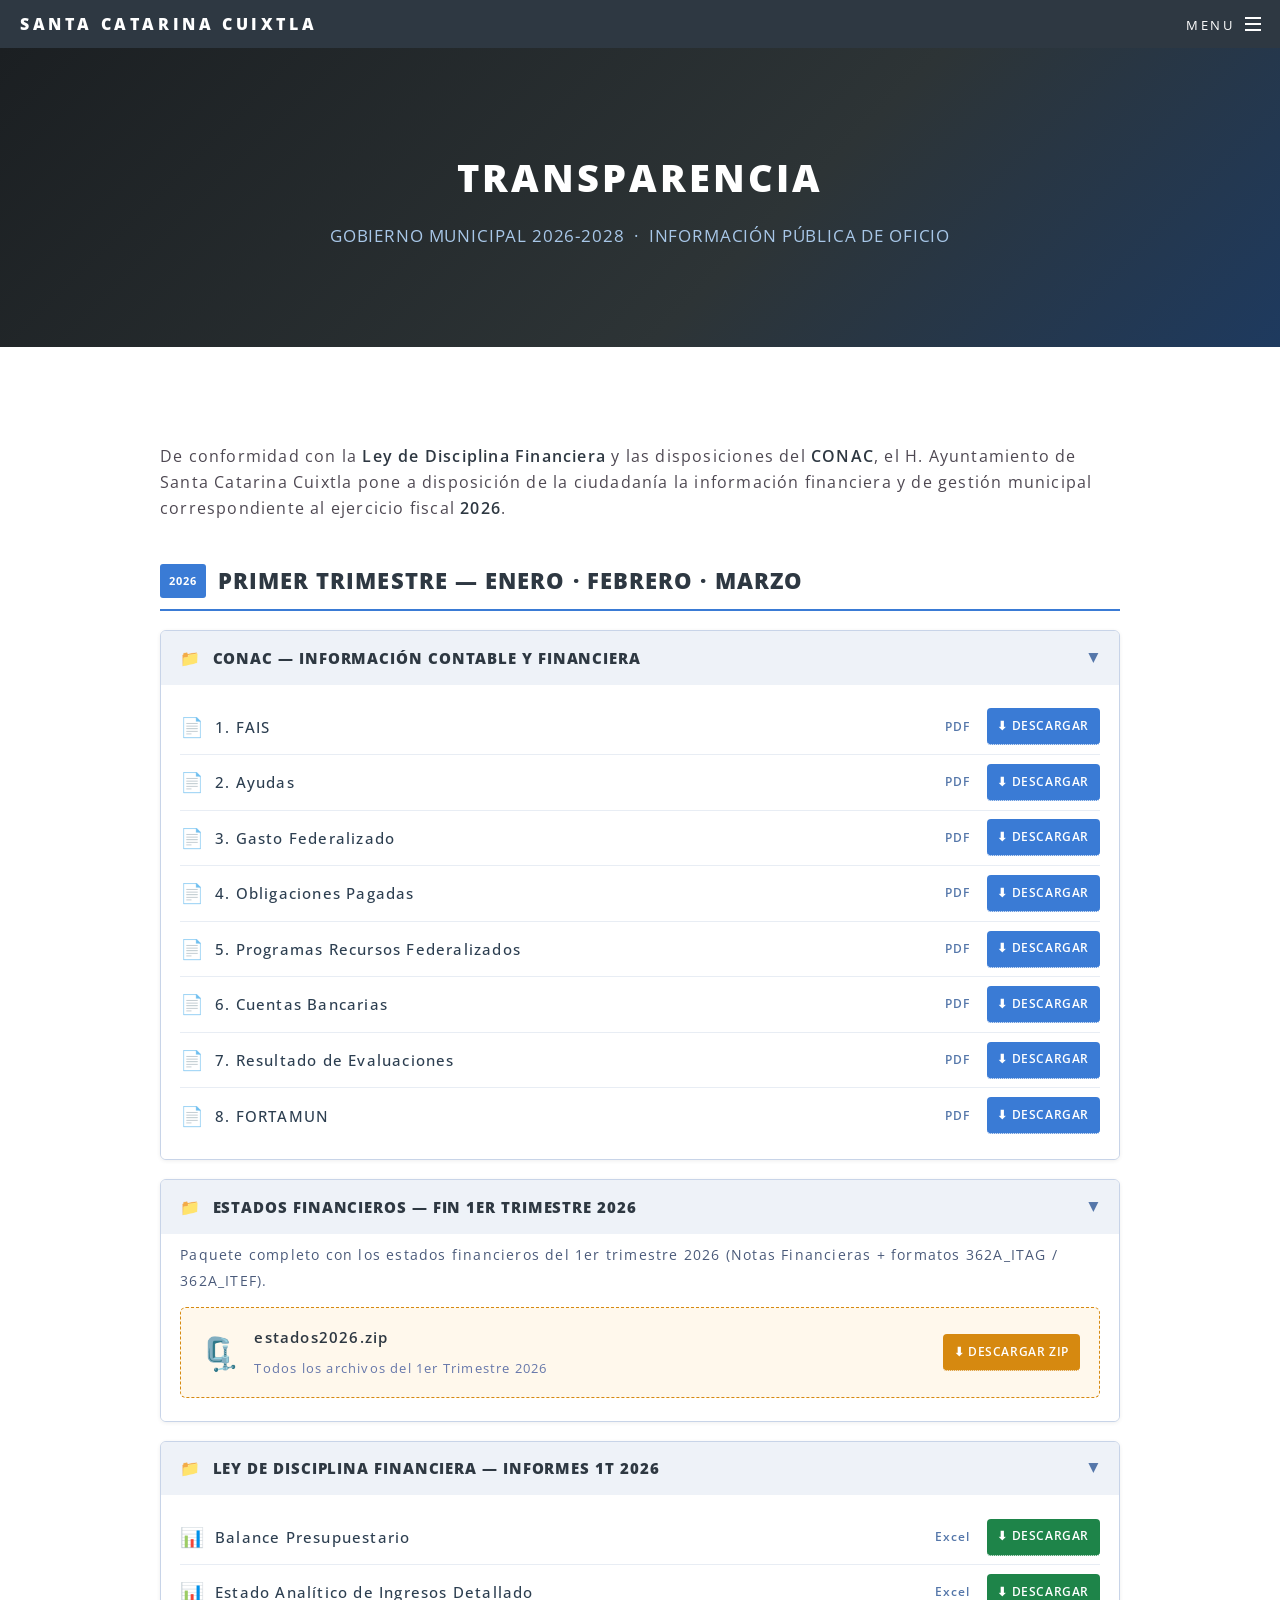
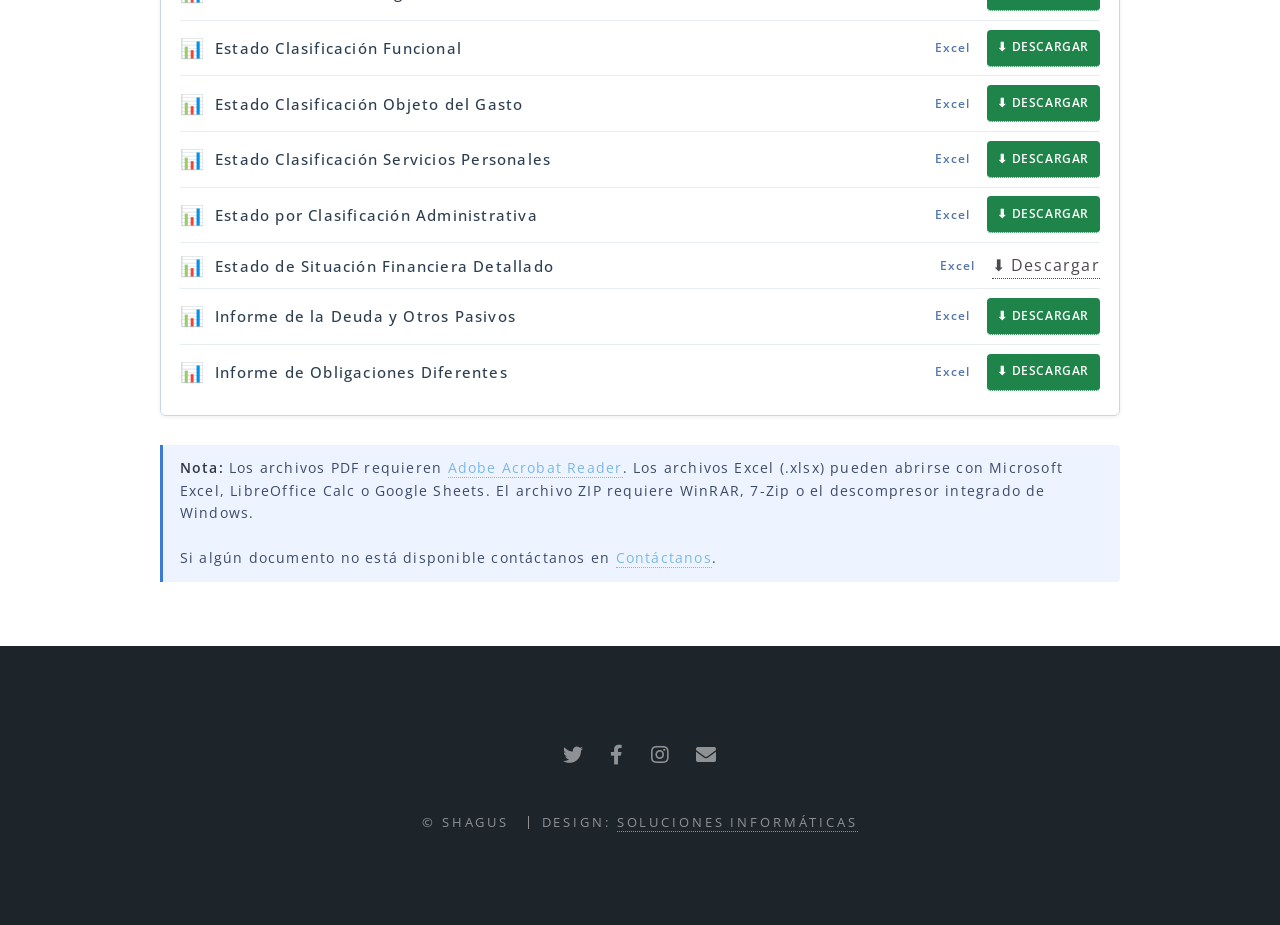
==== transparencia.html @ 86d37bcf "transparencia" ====
<!DOCTYPE HTML>
<html>
	<head>
		<title>Transparencia 2026 - Santa Catarina Cuixtla</title>
		<meta charset="utf-8" />
		<meta name="viewport" content="width=device-width, initial-scale=1, user-scalable=no" />
		<link rel="stylesheet" href="assets/css/main.css" />
		<noscript><link rel="stylesheet" href="assets/css/noscript.css" /></noscript>
		<style>
			#main > header {
				background: linear-gradient(135deg, #1b1f22 0%, #2d3436 60%, #1e3a5f 100%);
				padding: 6em 2em 4em;
				text-align: center;
			}
			#main > header h2 {
				font-size: 2.4em;
				letter-spacing: 0.08em;
				text-transform: uppercase;
				color: #ffffff;
				margin-bottom: 0.3em;
			}
			#main > header p {
				color: #a8c7e8;
				font-size: 1.05em;
				letter-spacing: 0.05em;
			}
			.wrapper.style5 .inner {
				max-width: 960px;
				margin: 0 auto;
			}
			.trimestre-titulo {
				display: flex;
				align-items: center;
				gap: 0.7em;
				margin: 2.5em 0 1.2em;
				padding-bottom: 0.6em;
				border-bottom: 2px solid #3a7bd5;
			}
			.trimestre-titulo .badge {
				background: #3a7bd5;
				color: #fff;
				font-size: 0.7em;
				font-weight: 700;
				letter-spacing: 0.1em;
				text-transform: uppercase;
				padding: 0.35em 0.8em;
				border-radius: 3px;
				white-space: nowrap;
			}
			.trimestre-titulo h3 {
				margin: 0;
				font-size: 1.35em;
				color: #1a2a3a;
				text-transform: uppercase;
				letter-spacing: 0.05em;
			}
			.carpeta {
				background: #ffffff;
				border: 1px solid #c8d4e8;
				border-radius: 6px;
				margin-bottom: 1.2em;
				overflow: hidden;
				box-shadow: 0 1px 4px rgba(0,0,0,0.07);
			}
			.carpeta-header {
				display: flex;
				align-items: center;
				gap: 0.7em;
				padding: 0.85em 1.2em;
				background: #eef2f8;
				cursor: pointer;
				user-select: none;
				transition: background 0.2s;
			}
			.carpeta-header:hover { background: #dce6f5; }
			.carpeta-header h4 {
				margin: 0;
				font-size: 0.95em;
				text-transform: uppercase;
				letter-spacing: 0.06em;
				color: #1a2a3a;
				flex: 1;
			}
			.carpeta-header .toggle-arrow {
				color: #5577aa;
				font-size: 0.8em;
				transition: transform 0.25s;
			}
			.carpeta-header.open .toggle-arrow { transform: rotate(90deg); }
			.carpeta-body { display: none; padding: 0.5em 1.2em 1em; background: #fff; }
			.carpeta-body.visible { display: block; }
			.doc-list { list-style: none; margin: 0.4em 0 0; padding: 0; }
			.doc-list li {
				display: flex;
				align-items: center;
				justify-content: space-between;
				gap: 1em;
				padding: 0.55em 0;
				border-bottom: 1px solid #e8edf4;
			}
			.doc-list li:last-child { border-bottom: none; }
			.doc-info { display: flex; align-items: center; gap: 0.6em; flex: 1; min-width: 0; }
			.doc-info .doc-icon { font-size: 1.2em; flex-shrink: 0; }
			.doc-icon.pdf  { color: #c0392b; }
			.doc-icon.xlsx { color: #1e8449; }
			.doc-name { font-size: 0.92em; color: #2c3e50; font-weight: 500; white-space: nowrap; overflow: hidden; text-overflow: ellipsis; }
			.doc-size  { font-size: 0.75em; color: #5577aa; flex-shrink: 0; font-weight: 600; }
			.btn-download {
				display: inline-flex;
				align-items: center;
				gap: 0.4em;
				background: #3a7bd5;
				color: #fff !important;
				font-size: 0.75em;
				font-weight: 600;
				letter-spacing: 0.05em;
				text-transform: uppercase;
				padding: 0.4em 0.9em;
				border-radius: 4px;
				text-decoration: none;
				white-space: nowrap;
				transition: background 0.2s, transform 0.1s;
				flex-shrink: 0;
			}
			.btn-download:hover { background: #2563b8; transform: translateY(-1px); }
			.btn-download.zip   { background: #d68910; }
			.btn-download.zip:hover { background: #b7770d; }
			.btn-download.excel { background: #1e8449; }
			.btn-download.excel:hover { background: #196f3d; }
			.zip-destacado {
				display: flex;
				align-items: center;
				justify-content: space-between;
				gap: 1em;
				background: #fff8ec;
				border: 1px dashed #d68910;
				border-radius: 6px;
				padding: 1em 1.2em;
				margin: 0.8em 0 0.4em;
			}
			.zip-info { display: flex; align-items: center; gap: 0.8em; }
			.zip-icon { font-size: 2em; }
			.zip-desc strong { display: block; color: #a05000; font-size: 0.95em; margin-bottom: 0.2em; }
			.zip-desc span { font-size: 0.8em; color: #6677aa; }
			.nota-info {
				background: #eef4ff;
				border-left: 3px solid #3a7bd5;
				border-radius: 0 4px 4px 0;
				padding: 0.9em 1.2em;
				margin: 2em 0 0;
				font-size: 0.88em;
				color: #3a4a6a;
				line-height: 1.6;
			}
			.nota-info strong { color: #1a2a4a; }
			@media screen and (max-width: 600px) {
				.doc-list li { flex-wrap: wrap; }
				.doc-size { display: none; }
				.btn-download { font-size: 0.7em; }
				#main > header h2 { font-size: 1.6em; }
				.zip-destacado { flex-direction: column; align-items: flex-start; }
			}
		</style>
	</head>
	<body class="is-preload">
		<div id="page-wrapper">

			<header id="header">
				<h1><a href="index.html">Santa Catarina Cuixtla</a></h1>
				<nav id="nav">
					<ul>
						<li class="special">
							<a href="#menu" class="menuToggle"><span>Menu</span></a>
							<div id="menu">
								<ul>
									<li><a href="index.html">INICIO</a></li>
									<li><a href="transparencia.html">TRANSPARENCIA 2026</a></li>
								</ul>
							</div>
						</li>
					</ul>
				</nav>
			</header>

			<article id="main">
				<header>
					<h2>TRANSPARENCIA</h2>
					<p>Gobierno Municipal 2026-2028 &nbsp;·&nbsp; Información pública de oficio</p>
				</header>

				<section class="wrapper style5">
					<div class="inner">

						<p>De conformidad con la <strong>Ley de Disciplina Financiera</strong> y las disposiciones del
						<strong>CONAC</strong>, el H. Ayuntamiento de Santa Catarina Cuixtla pone a disposición
						de la ciudadanía la información financiera y de gestión municipal correspondiente
						al ejercicio fiscal <strong>2026</strong>.</p>

						<div class="trimestre-titulo">
							<span class="badge">2026</span>
							<h3>Primer Trimestre — Enero · Febrero · Marzo</h3>
						</div>

						<!-- CONAC -->
						<div class="carpeta">
							<div class="carpeta-header open" onclick="toggleCarpeta(this)">
								<span>📁</span>
								<h4>CONAC — Información Contable y Financiera</h4>
								<span class="toggle-arrow">▶</span>
							</div>
							<div class="carpeta-body visible">
								<ul class="doc-list">
									<li>
										<div class="doc-info"><span class="doc-icon pdf">📄</span><span class="doc-name">1. FAIS</span></div>
										<span class="doc-size">PDF</span>
										<a href="archivos/conac/1. fais.pdf" download class="btn-download">⬇ Descargar</a>
									</li>
									<li>
										<div class="doc-info"><span class="doc-icon pdf">📄</span><span class="doc-name">2. Ayudas</span></div>
										<span class="doc-size">PDF</span>
										<a href="archivos/conac/2. ayudas.pdf" download class="btn-download">⬇ Descargar</a>
									</li>
									<li>
										<div class="doc-info"><span class="doc-icon pdf">📄</span><span class="doc-name">3. Gasto Federalizado</span></div>
										<span class="doc-size">PDF</span>
										<a href="archivos/conac/3. gasto federalizado.pdf" download class="btn-download">⬇ Descargar</a>
									</li>
									<li>
										<div class="doc-info"><span class="doc-icon pdf">📄</span><span class="doc-name">4. Obligaciones Pagadas</span></div>
										<span class="doc-size">PDF</span>
										<a href="archivos/conac/4. obligaciones pagadas.pdf" download class="btn-download">⬇ Descargar</a>
									</li>
									<li>
										<div class="doc-info"><span class="doc-icon pdf">📄</span><span class="doc-name">5. Programas Recursos Federalizados</span></div>
										<span class="doc-size">PDF</span>
										<a href="archivos/conac/5. programas recursos fed.pdf" download class="btn-download">⬇ Descargar</a>
									</li>
									<li>
										<div class="doc-info"><span class="doc-icon pdf">📄</span><span class="doc-name">6. Cuentas Bancarias</span></div>
										<span class="doc-size">PDF</span>
										<a href="archivos/conac/6. cuentas bancarias.pdf" download class="btn-download">⬇ Descargar</a>
									</li>
									<li>
										<div class="doc-info"><span class="doc-icon pdf">📄</span><span class="doc-name">7. Resultado de Evaluaciones</span></div>
										<span class="doc-size">PDF</span>
										<a href="archivos/conac/7. Resultado de evaluaciones.pdf" download class="btn-download">⬇ Descargar</a>
									</li>
									<li>
										<div class="doc-info"><span class="doc-icon pdf">📄</span><span class="doc-name">8. FORTAMUN</span></div>
										<span class="doc-size">PDF</span>
										<a href="archivos/conac/8. fortamun.pdf" download class="btn-download">⬇ Descargar</a>
									</li>
								</ul>
							</div>
						</div>

						<!-- ESTADOS FINANCIEROS ZIP -->
						<div class="carpeta">
							<div class="carpeta-header open" onclick="toggleCarpeta(this)">
								<span>📁</span>
								<h4>Estados Financieros — Fin 1er Trimestre 2026</h4>
								<span class="toggle-arrow">▶</span>
							</div>
							<div class="carpeta-body visible">
								<p style="font-size:0.87em; color:#4a5a7a; margin-bottom:0.8em;">
									Paquete completo con los estados financieros del 1er trimestre 2026
									(Notas Financieras + formatos 362A_ITAG / 362A_ITEF).
								</p>
								<div class="zip-destacado">
									<div class="zip-info">
										<span class="zip-icon">🗜️</span>
										<div class="zip-desc">
											<strong>estados2026.zip</strong>
											<span>Todos los archivos del 1er Trimestre 2026</span>
										</div>
									</div>
									<a href="archivos/estados-fin-1-2026/estados2026.zip" download class="btn-download zip">⬇ Descargar ZIP</a>
								</div>
							</div>
						</div>

						<!-- LEY DISCIPLINA FINANCIERA -->
						<div class="carpeta">
							<div class="carpeta-header open" onclick="toggleCarpeta(this)">
								<span>📁</span>
								<h4>Ley de Disciplina Financiera — Informes 1T 2026</h4>
								<span class="toggle-arrow">▶</span>
							</div>
							<div class="carpeta-body visible">
								<ul class="doc-list">
									<li>
										<div class="doc-info"><span class="doc-icon xlsx">📊</span><span class="doc-name">Balance Presupuestario</span></div>
										<span class="doc-size">Excel</span>
										<a href="archivos/ley/balance presupuestario-LDF.xls" download class="btn-download excel">⬇ Descargar</a>
									</li>
									<li>
										<div class="doc-info"><span class="doc-icon xlsx">📊</span><span class="doc-name">Estado Analítico de Ingresos Detallado</span></div>
										<span class="doc-size">Excel</span>
										<a href="archivos/ley/edo analitico ing detallado-LDF.xls" download class="btn-download excel">⬇ Descargar</a>
									</li>
									<li>
										<div class="doc-info"><span class="doc-icon xlsx">📊</span><span class="doc-name">Estado Clasificación Funcional</span></div>
										<span class="doc-size">Excel</span>
										<a href="archivos/ley/edo clasificacion funcional-LDF.xls" download class="btn-download excel">⬇ Descargar</a>
									</li>
									<li>
										<div class="doc-info"><span class="doc-icon xlsx">📊</span><span class="doc-name">Estado Clasificación Objeto del Gasto</span></div>
										<span class="doc-size">Excel</span>
										<a href="archivos/ley/edo clasificacion objeto del gasto-LDF.xls" download class="btn-download excel">⬇ Descargar</a>
									</li>
									<li>
										<div class="doc-info"><span class="doc-icon xlsx">📊</span><span class="doc-name">Estado Clasificación Servicios Personales</span></div>
										<span class="doc-size">Excel</span>
										<a href="archivos/ley/edo clasificacion servicios personales-LDF.xls" download class="btn-download excel">⬇ Descargar</a>
									</li>
									<li>
										<div class="doc-info"><span class="doc-icon xlsx">📊</span><span class="doc-name">Estado por Clasificación Administrativa</span></div>
										<span class="doc-size">Excel</span>
										<a href="archivos/ley/edo por clasfificacion administrativa-LDF.xls" download class="btn-download excel">⬇ Descargar</a>
									</li>
									<li>
										<div class="doc-info"><span class="doc-icon xlsx">📊</span><span class="doc-name">Estado de Situación Financiera Detallado</span></div>
										<span class="doc-size">Excel</span>
										<a href="archivos/ley/edo sit fin detallado-LDF.xls download class="btn-download excel">⬇ Descargar</a>
									</li>
									<li>
										<div class="doc-info"><span class="doc-icon xlsx">📊</span><span class="doc-name">Informe de la Deuda y Otros Pasivos</span></div>
										<span class="doc-size">Excel</span>
										<a href="archivos/ley/inf de la deuda y otros pasivos-LDF.xls" download class="btn-download excel">⬇ Descargar</a>
									</li>
									<li>
										<div class="doc-info"><span class="doc-icon xlsx">📊</span><span class="doc-name">Informe de Obligaciones Diferentes</span></div>
										<span class="doc-size">Excel</span>
										<a href="archivos/ley/inf obligaciones diferentes-LDF.xls" download class="btn-download excel">⬇ Descargar</a>
									</li>
								</ul>
							</div>
						</div>

						<div class="nota-info">
							<strong>Nota:</strong> Los archivos PDF requieren
							<a href="https://get.adobe.com/es/reader/" target="_blank" style="color:#7ab8e8;">Adobe Acrobat Reader</a>.
							Los archivos Excel (.xlsx) pueden abrirse con Microsoft Excel, LibreOffice Calc o Google Sheets.
							El archivo ZIP requiere WinRAR, 7-Zip o el descompresor integrado de Windows.<br><br>
							Si algún documento no está disponible contáctanos en
							<a href="index.html#cta" style="color:#7ab8e8;">Contáctanos</a>.
						</div>

					</div>
				</section>
			</article>

			<footer id="footer">
				<ul class="icons">
					<li><a href="#" class="icon brands fa-twitter"><span class="label">Twitter</span></a></li>
					<li><a href="#" class="icon brands fa-facebook-f"><span class="label">Facebook</span></a></li>
					<li><a href="#" class="icon brands fa-instagram"><span class="label">Instagram</span></a></li>
					<li><a href="#" class="icon solid fa-envelope"><span class="label">Email</span></a></li>
				</ul>
				<ul class="copyright">
					<li>&copy; SHAGUS</li>
					<li>Design: <a href="">Soluciones Informáticas</a></li>
				</ul>
			</footer>

		</div>

		<script src="assets/js/jquery.min.js"></script>
		<script src="assets/js/jquery.scrollex.min.js"></script>
		<script src="assets/js/jquery.scrolly.min.js"></script>
		<script src="assets/js/browser.min.js"></script>
		<script src="assets/js/breakpoints.min.js"></script>
		<script src="assets/js/util.js"></script>
		<script src="assets/js/main.js"></script>
		<script>
			function toggleCarpeta(header) {
				header.classList.toggle('open');
				header.nextElementSibling.classList.toggle('visible');
			}
		</script>
	</body>
</html>
---- assets/css/main.css ----
@import url(fontawesome-all.min.css);
@import url("https://fonts.googleapis.com/css?family=Open+Sans:400,400italic,600,600italic,800,800italic");

/*
	Spectral by HTML5 UP
	html5up.net | @ajlkn
	Free for personal and commercial use under the CCA 3.0 license (html5up.net/license)
*/

html, body, div, span, applet, object,
iframe, h1, h2, h3, h4, h5, h6, p, blockquote,
pre, a, abbr, acronym, address, big, cite,
code, del, dfn, em, img, ins, kbd, q, s, samp,
small, strike, strong, sub, sup, tt, var, b,
u, i, center, dl, dt, dd, ol, ul, li, fieldset,
form, label, legend, table, caption, tbody,
tfoot, thead, tr, th, td, article, aside,
canvas, details, embed, figure, figcaption,
footer, header, hgroup, menu, nav, output, ruby,
section, summary, time, mark, audio, video {
	margin: 0;
	padding: 0;
	border: 0;
	font-size: 100%;
	font: inherit;
	vertical-align: baseline;}

article, aside, details, figcaption, figure,
footer, header, hgroup, menu, nav, section {
	display: block;}

body {
	line-height: 1;
}

ol, ul {
	list-style: none;
}

blockquote, q {
	quotes: none;
}

	blockquote:before, blockquote:after, q:before, q:after {
		content: '';
		content: none;
	}

table {
	border-collapse: collapse;
	border-spacing: 0;
}

body {
	-webkit-text-size-adjust: none;
}

mark {
	background-color: transparent;
	color: inherit;
}

input::-moz-focus-inner {
	border: 0;
	padding: 0;
}

input, select, textarea {
	-moz-appearance: none;
	-webkit-appearance: none;
	-ms-appearance: none;
	appearance: none;
}

/* Basic */

	@-ms-viewport {
		width: device-width;
	}

	html {
		box-sizing: border-box;
	}

	*, *:before, *:after {
		box-sizing: inherit;
	}

	body {
		background: #2e3842;
	}

		body.is-preload *, body.is-preload *:before, body.is-preload *:after {
			-moz-animation: none !important;
			-webkit-animation: none !important;
			-ms-animation: none !important;
			animation: none !important;
			-moz-transition: none !important;
			-webkit-transition: none !important;
			-ms-transition: none !important;
			transition: none !important;
		}

	body, input, select, textarea {
		color: #fff;
		font-family: "Open Sans", Helvetica, sans-serif;
		font-size: 15pt;
		font-weight: 400;
		letter-spacing: 0.075em;
		line-height: 1.65em;
	}

		@media screen and (max-width: 1680px) {

			body, input, select, textarea {
				font-size: 13pt;
			}

		}

		@media screen and (max-width: 1280px) {

			body, input, select, textarea {
				font-size: 12pt;
			}

		}

		@media screen and (max-width: 736px) {

			body, input, select, textarea {
				font-size: 11pt;
				letter-spacing: 0.0375em;
			}

		}

	a {
		-moz-transition: color 0.2s ease, border-bottom-color 0.2s ease;
		-webkit-transition: color 0.2s ease, border-bottom-color 0.2s ease;
		-ms-transition: color 0.2s ease, border-bottom-color 0.2s ease;
		transition: color 0.2s ease, border-bottom-color 0.2s ease;
		border-bottom: dotted 1px;
		color: inherit;
		text-decoration: none;
	}

		a:hover {
			border-bottom-color: transparent;
		}

	strong, b {
		color: #fff;
		font-weight: 600;
	}

	em, i {
		font-style: italic;
	}

	p {
		margin: 0 0 2em 0;
	}

	h1, h2, h3, h4, h5, h6 {
		color: #fff;
		font-weight: 800;
		letter-spacing: 0.225em;
		line-height: 1em;
		margin: 0 0 1em 0;
		text-transform: uppercase;
	}

		h1 a, h2 a, h3 a, h4 a, h5 a, h6 a {
			color: inherit;
			text-decoration: none;
		}

	h2 {
		font-size: 1.35em;
		line-height: 1.75em;
	}

		@media screen and (max-width: 736px) {

			h2 {
				font-size: 1.1em;
				line-height: 1.65em;
			}

		}

	h3 {
		font-size: 1.15em;
		line-height: 1.75em;
	}

		@media screen and (max-width: 736px) {

			h3 {
				font-size: 1em;
				line-height: 1.65em;
			}

		}

	h4 {
		font-size: 1em;
		line-height: 1.5em;
	}

	h5 {
		font-size: 0.8em;
		line-height: 1.5em;
	}

	h6 {
		font-size: 0.7em;
		line-height: 1.5em;
	}

	sub {
		font-size: 0.8em;
		position: relative;
		top: 0.5em;
	}

	sup {
		font-size: 0.8em;
		position: relative;
		top: -0.5em;
	}

	hr {
		border: 0;
		border-bottom: solid 2px #fff;
		margin: 3em 0;
	}

		hr.major {
			margin: 4.5em 0;
		}

	blockquote {
		border-left: solid 4px #fff;
		font-style: italic;
		margin: 0 0 2em 0;
		padding: 0.5em 0 0.5em 2em;
	}

	code {
		background: rgba(144, 144, 144, 0.25);
		border-radius: 3px;
		font-family: "Courier New", monospace;
		font-size: 0.9em;
		letter-spacing: 0;
		margin: 0 0.25em;
		padding: 0.25em 0.65em;
	}

	pre {
		-webkit-overflow-scrolling: touch;
		font-family: "Courier New", monospace;
		font-size: 0.9em;
		margin: 0 0 2em 0;
	}

		pre code {
			display: block;
			line-height: 1.75em;
			padding: 1em 1.5em;
			overflow-x: auto;
		}

	.align-left {
		text-align: left;
	}

	.align-center {
		text-align: center;
	}

	.align-right {
		text-align: right;
	}

/* Row */

	.row {
		display: flex;
		flex-wrap: wrap;
		box-sizing: border-box;
		align-items: stretch;
	}

		.row > * {
			box-sizing: border-box;
		}

		.row.gtr-uniform > * > :last-child {
			margin-bottom: 0;
		}

		.row.aln-left {
			justify-content: flex-start;
		}

		.row.aln-center {
			justify-content: center;
		}

		.row.aln-right {
			justify-content: flex-end;
		}

		.row.aln-top {
			align-items: flex-start;
		}

		.row.aln-middle {
			align-items: center;
		}

		.row.aln-bottom {
			align-items: flex-end;
		}

		.row > .imp {
			order: -1;
		}

		.row > .col-1 {
			width: 8.33333%;
		}

		.row > .off-1 {
			margin-left: 8.33333%;
		}

		.row > .col-2 {
			width: 16.66667%;
		}

		.row > .off-2 {
			margin-left: 16.66667%;
		}

		.row > .col-3 {
			width: 25%;
		}

		.row > .off-3 {
			margin-left: 25%;
		}

		.row > .col-4 {
			width: 33.33333%;
		}

		.row > .off-4 {
			margin-left: 33.33333%;
		}

		.row > .col-5 {
			width: 41.66667%;
		}

		.row > .off-5 {
			margin-left: 41.66667%;
		}

		.row > .col-6 {
			width: 50%;
		}

		.row > .off-6 {
			margin-left: 50%;
		}

		.row > .col-7 {
			width: 58.33333%;
		}

		.row > .off-7 {
			margin-left: 58.33333%;
		}

		.row > .col-8 {
			width: 66.66667%;
		}

		.row > .off-8 {
			margin-left: 66.66667%;
		}

		.row > .col-9 {
			width: 75%;
		}

		.row > .off-9 {
			margin-left: 75%;
		}

		.row > .col-10 {
			width: 83.33333%;
		}

		.row > .off-10 {
			margin-left: 83.33333%;
		}

		.row > .col-11 {
			width: 91.66667%;
		}

		.row > .off-11 {
			margin-left: 91.66667%;
		}

		.row > .col-12 {
			width: 100%;
		}

		.row > .off-12 {
			margin-left: 100%;
		}

		.row.gtr-0 {
			margin-top: 0;
			margin-left: 0em;
		}

			.row.gtr-0 > * {
				padding: 0 0 0 0em;
			}

			.row.gtr-0.gtr-uniform {
				margin-top: 0em;
			}

				.row.gtr-0.gtr-uniform > * {
					padding-top: 0em;
				}

		.row.gtr-25 {
			margin-top: 0;
			margin-left: -0.375em;
		}

			.row.gtr-25 > * {
				padding: 0 0 0 0.375em;
			}

			.row.gtr-25.gtr-uniform {
				margin-top: -0.375em;
			}

				.row.gtr-25.gtr-uniform > * {
					padding-top: 0.375em;
				}

		.row.gtr-50 {
			margin-top: 0;
			margin-left: -0.75em;
		}

			.row.gtr-50 > * {
				padding: 0 0 0 0.75em;
			}

			.row.gtr-50.gtr-uniform {
				margin-top: -0.75em;
			}

				.row.gtr-50.gtr-uniform > * {
					padding-top: 0.75em;
				}

		.row {
			margin-top: 0;
			margin-left: -1.5em;
		}

			.row > * {
				padding: 0 0 0 1.5em;
			}

			.row.gtr-uniform {
				margin-top: -1.5em;
			}

				.row.gtr-uniform > * {
					padding-top: 1.5em;
				}

		.row.gtr-150 {
			margin-top: 0;
			margin-left: -2.25em;
		}

			.row.gtr-150 > * {
				padding: 0 0 0 2.25em;
			}

			.row.gtr-150.gtr-uniform {
				margin-top: -2.25em;
			}

				.row.gtr-150.gtr-uniform > * {
					padding-top: 2.25em;
				}

		.row.gtr-200 {
			margin-top: 0;
			margin-left: -3em;
		}

			.row.gtr-200 > * {
				padding: 0 0 0 3em;
			}

			.row.gtr-200.gtr-uniform {
				margin-top: -3em;
			}

				.row.gtr-200.gtr-uniform > * {
					padding-top: 3em;
				}

		@media screen and (max-width: 1680px) {

			.row {
				display: flex;
				flex-wrap: wrap;
				box-sizing: border-box;
				align-items: stretch;
			}

				.row > * {
					box-sizing: border-box;
				}

				.row.gtr-uniform > * > :last-child {
					margin-bottom: 0;
				}

				.row.aln-left {
					justify-content: flex-start;
				}

				.row.aln-center {
					justify-content: center;
				}

				.row.aln-right {
					justify-content: flex-end;
				}

				.row.aln-top {
					align-items: flex-start;
				}

				.row.aln-middle {
					align-items: center;
				}

				.row.aln-bottom {
					align-items: flex-end;
				}

				.row > .imp-xlarge {
					order: -1;
				}

				.row > .col-1-xlarge {
					width: 8.33333%;
				}

				.row > .off-1-xlarge {
					margin-left: 8.33333%;
				}

				.row > .col-2-xlarge {
					width: 16.66667%;
				}

				.row > .off-2-xlarge {
					margin-left: 16.66667%;
				}

				.row > .col-3-xlarge {
					width: 25%;
				}

				.row > .off-3-xlarge {
					margin-left: 25%;
				}

				.row > .col-4-xlarge {
					width: 33.33333%;
				}

				.row > .off-4-xlarge {
					margin-left: 33.33333%;
				}

				.row > .col-5-xlarge {
					width: 41.66667%;
				}

				.row > .off-5-xlarge {
					margin-left: 41.66667%;
				}

				.row > .col-6-xlarge {
					width: 50%;
				}

				.row > .off-6-xlarge {
					margin-left: 50%;
				}

				.row > .col-7-xlarge {
					width: 58.33333%;
				}

				.row > .off-7-xlarge {
					margin-left: 58.33333%;
				}

				.row > .col-8-xlarge {
					width: 66.66667%;
				}

				.row > .off-8-xlarge {
					margin-left: 66.66667%;
				}

				.row > .col-9-xlarge {
					width: 75%;
				}

				.row > .off-9-xlarge {
					margin-left: 75%;
				}

				.row > .col-10-xlarge {
					width: 83.33333%;
				}

				.row > .off-10-xlarge {
					margin-left: 83.33333%;
				}

				.row > .col-11-xlarge {
					width: 91.66667%;
				}

				.row > .off-11-xlarge {
					margin-left: 91.66667%;
				}

				.row > .col-12-xlarge {
					width: 100%;
				}

				.row > .off-12-xlarge {
					margin-left: 100%;
				}

				.row.gtr-0 {
					margin-top: 0;
					margin-left: 0em;
				}

					.row.gtr-0 > * {
						padding: 0 0 0 0em;
					}

					.row.gtr-0.gtr-uniform {
						margin-top: 0em;
					}

						.row.gtr-0.gtr-uniform > * {
							padding-top: 0em;
						}

				.row.gtr-25 {
					margin-top: 0;
					margin-left: -0.375em;
				}

					.row.gtr-25 > * {
						padding: 0 0 0 0.375em;
					}

					.row.gtr-25.gtr-uniform {
						margin-top: -0.375em;
					}

						.row.gtr-25.gtr-uniform > * {
							padding-top: 0.375em;
						}

				.row.gtr-50 {
					margin-top: 0;
					margin-left: -0.75em;
				}

					.row.gtr-50 > * {
						padding: 0 0 0 0.75em;
					}

					.row.gtr-50.gtr-uniform {
						margin-top: -0.75em;
					}

						.row.gtr-50.gtr-uniform > * {
							padding-top: 0.75em;
						}

				.row {
					margin-top: 0;
					margin-left: -1.5em;
				}

					.row > * {
						padding: 0 0 0 1.5em;
					}

					.row.gtr-uniform {
						margin-top: -1.5em;
					}

						.row.gtr-uniform > * {
							padding-top: 1.5em;
						}

				.row.gtr-150 {
					margin-top: 0;
					margin-left: -2.25em;
				}

					.row.gtr-150 > * {
						padding: 0 0 0 2.25em;
					}

					.row.gtr-150.gtr-uniform {
						margin-top: -2.25em;
					}

						.row.gtr-150.gtr-uniform > * {
							padding-top: 2.25em;
						}

				.row.gtr-200 {
					margin-top: 0;
					margin-left: -3em;
				}

					.row.gtr-200 > * {
						padding: 0 0 0 3em;
					}

					.row.gtr-200.gtr-uniform {
						margin-top: -3em;
					}

						.row.gtr-200.gtr-uniform > * {
							padding-top: 3em;
						}

		}

		@media screen and (max-width: 1280px) {

			.row {
				display: flex;
				flex-wrap: wrap;
				box-sizing: border-box;
				align-items: stretch;
			}

				.row > * {
					box-sizing: border-box;
				}

				.row.gtr-uniform > * > :last-child {
					margin-bottom: 0;
				}

				.row.aln-left {
					justify-content: flex-start;
				}

				.row.aln-center {
					justify-content: center;
				}

				.row.aln-right {
					justify-content: flex-end;
				}

				.row.aln-top {
					align-items: flex-start;
				}

				.row.aln-middle {
					align-items: center;
				}

				.row.aln-bottom {
					align-items: flex-end;
				}

				.row > .imp-large {
					order: -1;
				}

				.row > .col-1-large {
					width: 8.33333%;
				}

				.row > .off-1-large {
					margin-left: 8.33333%;
				}

				.row > .col-2-large {
					width: 16.66667%;
				}

				.row > .off-2-large {
					margin-left: 16.66667%;
				}

				.row > .col-3-large {
					width: 25%;
				}

				.row > .off-3-large {
					margin-left: 25%;
				}

				.row > .col-4-large {
					width: 33.33333%;
				}

				.row > .off-4-large {
					margin-left: 33.33333%;
				}

				.row > .col-5-large {
					width: 41.66667%;
				}

				.row > .off-5-large {
					margin-left: 41.66667%;
				}

				.row > .col-6-large {
					width: 50%;
				}

				.row > .off-6-large {
					margin-left: 50%;
				}

				.row > .col-7-large {
					width: 58.33333%;
				}

				.row > .off-7-large {
					margin-left: 58.33333%;
				}

				.row > .col-8-large {
					width: 66.66667%;
				}

				.row > .off-8-large {
					margin-left: 66.66667%;
				}

				.row > .col-9-large {
					width: 75%;
				}

				.row > .off-9-large {
					margin-left: 75%;
				}

				.row > .col-10-large {
					width: 83.33333%;
				}

				.row > .off-10-large {
					margin-left: 83.33333%;
				}

				.row > .col-11-large {
					width: 91.66667%;
				}

				.row > .off-11-large {
					margin-left: 91.66667%;
				}

				.row > .col-12-large {
					width: 100%;
				}

				.row > .off-12-large {
					margin-left: 100%;
				}

				.row.gtr-0 {
					margin-top: 0;
					margin-left: 0em;
				}

					.row.gtr-0 > * {
						padding: 0 0 0 0em;
					}

					.row.gtr-0.gtr-uniform {
						margin-top: 0em;
					}

						.row.gtr-0.gtr-uniform > * {
							padding-top: 0em;
						}

				.row.gtr-25 {
					margin-top: 0;
					margin-left: -0.375em;
				}

					.row.gtr-25 > * {
						padding: 0 0 0 0.375em;
					}

					.row.gtr-25.gtr-uniform {
						margin-top: -0.375em;
					}

						.row.gtr-25.gtr-uniform > * {
							padding-top: 0.375em;
						}

				.row.gtr-50 {
					margin-top: 0;
					margin-left: -0.75em;
				}

					.row.gtr-50 > * {
						padding: 0 0 0 0.75em;
					}

					.row.gtr-50.gtr-uniform {
						margin-top: -0.75em;
					}

						.row.gtr-50.gtr-uniform > * {
							padding-top: 0.75em;
						}

				.row {
					margin-top: 0;
					margin-left: -1.5em;
				}

					.row > * {
						padding: 0 0 0 1.5em;
					}

					.row.gtr-uniform {
						margin-top: -1.5em;
					}

						.row.gtr-uniform > * {
							padding-top: 1.5em;
						}

				.row.gtr-150 {
					margin-top: 0;
					margin-left: -2.25em;
				}

					.row.gtr-150 > * {
						padding: 0 0 0 2.25em;
					}

					.row.gtr-150.gtr-uniform {
						margin-top: -2.25em;
					}

						.row.gtr-150.gtr-uniform > * {
							padding-top: 2.25em;
						}

				.row.gtr-200 {
					margin-top: 0;
					margin-left: -3em;
				}

					.row.gtr-200 > * {
						padding: 0 0 0 3em;
					}

					.row.gtr-200.gtr-uniform {
						margin-top: -3em;
					}

						.row.gtr-200.gtr-uniform > * {
							padding-top: 3em;
						}

		}

		@media screen and (max-width: 980px) {

			.row {
				display: flex;
				flex-wrap: wrap;
				box-sizing: border-box;
				align-items: stretch;
			}

				.row > * {
					box-sizing: border-box;
				}

				.row.gtr-uniform > * > :last-child {
					margin-bottom: 0;
				}

				.row.aln-left {
					justify-content: flex-start;
				}

				.row.aln-center {
					justify-content: center;
				}

				.row.aln-right {
					justify-content: flex-end;
				}

				.row.aln-top {
					align-items: flex-start;
				}

				.row.aln-middle {
					align-items: center;
				}

				.row.aln-bottom {
					align-items: flex-end;
				}

				.row > .imp-medium {
					order: -1;
				}

				.row > .col-1-medium {
					width: 8.33333%;
				}

				.row > .off-1-medium {
					margin-left: 8.33333%;
				}

				.row > .col-2-medium {
					width: 16.66667%;
				}

				.row > .off-2-medium {
					margin-left: 16.66667%;
				}

				.row > .col-3-medium {
					width: 25%;
				}

				.row > .off-3-medium {
					margin-left: 25%;
				}

				.row > .col-4-medium {
					width: 33.33333%;
				}

				.row > .off-4-medium {
					margin-left: 33.33333%;
				}

				.row > .col-5-medium {
					width: 41.66667%;
				}

				.row > .off-5-medium {
					margin-left: 41.66667%;
				}

				.row > .col-6-medium {
					width: 50%;
				}

				.row > .off-6-medium {
					margin-left: 50%;
				}

				.row > .col-7-medium {
					width: 58.33333%;
				}

				.row > .off-7-medium {
					margin-left: 58.33333%;
				}

				.row > .col-8-medium {
					width: 66.66667%;
				}

				.row > .off-8-medium {
					margin-left: 66.66667%;
				}

				.row > .col-9-medium {
					width: 75%;
				}

				.row > .off-9-medium {
					margin-left: 75%;
				}

				.row > .col-10-medium {
					width: 83.33333%;
				}

				.row > .off-10-medium {
					margin-left: 83.33333%;
				}

				.row > .col-11-medium {
					width: 91.66667%;
				}

				.row > .off-11-medium {
					margin-left: 91.66667%;
				}

				.row > .col-12-medium {
					width: 100%;
				}

				.row > .off-12-medium {
					margin-left: 100%;
				}

				.row.gtr-0 {
					margin-top: 0;
					margin-left: 0em;
				}

					.row.gtr-0 > * {
						padding: 0 0 0 0em;
					}

					.row.gtr-0.gtr-uniform {
						margin-top: 0em;
					}

						.row.gtr-0.gtr-uniform > * {
							padding-top: 0em;
						}

				.row.gtr-25 {
					margin-top: 0;
					margin-left: -0.375em;
				}

					.row.gtr-25 > * {
						padding: 0 0 0 0.375em;
					}

					.row.gtr-25.gtr-uniform {
						margin-top: -0.375em;
					}

						.row.gtr-25.gtr-uniform > * {
							padding-top: 0.375em;
						}

				.row.gtr-50 {
					margin-top: 0;
					margin-left: -0.75em;
				}

					.row.gtr-50 > * {
						padding: 0 0 0 0.75em;
					}

					.row.gtr-50.gtr-uniform {
						margin-top: -0.75em;
					}

						.row.gtr-50.gtr-uniform > * {
							padding-top: 0.75em;
						}

				.row {
					margin-top: 0;
					margin-left: -1.5em;
				}

					.row > * {
						padding: 0 0 0 1.5em;
					}

					.row.gtr-uniform {
						margin-top: -1.5em;
					}

						.row.gtr-uniform > * {
							padding-top: 1.5em;
						}

				.row.gtr-150 {
					margin-top: 0;
					margin-left: -2.25em;
				}

					.row.gtr-150 > * {
						padding: 0 0 0 2.25em;
					}

					.row.gtr-150.gtr-uniform {
						margin-top: -2.25em;
					}

						.row.gtr-150.gtr-uniform > * {
							padding-top: 2.25em;
						}

				.row.gtr-200 {
					margin-top: 0;
					margin-left: -3em;
				}

					.row.gtr-200 > * {
						padding: 0 0 0 3em;
					}

					.row.gtr-200.gtr-uniform {
						margin-top: -3em;
					}

						.row.gtr-200.gtr-uniform > * {
							padding-top: 3em;
						}

		}

		@media screen and (max-width: 736px) {

			.row {
				display: flex;
				flex-wrap: wrap;
				box-sizing: border-box;
				align-items: stretch;
			}

				.row > * {
					box-sizing: border-box;
				}

				.row.gtr-uniform > * > :last-child {
					margin-bottom: 0;
				}

				.row.aln-left {
					justify-content: flex-start;
				}

				.row.aln-center {
					justify-content: center;
				}

				.row.aln-right {
					justify-content: flex-end;
				}

				.row.aln-top {
					align-items: flex-start;
				}

				.row.aln-middle {
					align-items: center;
				}

				.row.aln-bottom {
					align-items: flex-end;
				}

				.row > .imp-small {
					order: -1;
				}

				.row > .col-1-small {
					width: 8.33333%;
				}

				.row > .off-1-small {
					margin-left: 8.33333%;
				}

				.row > .col-2-small {
					width: 16.66667%;
				}

				.row > .off-2-small {
					margin-left: 16.66667%;
				}

				.row > .col-3-small {
					width: 25%;
				}

				.row > .off-3-small {
					margin-left: 25%;
				}

				.row > .col-4-small {
					width: 33.33333%;
				}

				.row > .off-4-small {
					margin-left: 33.33333%;
				}

				.row > .col-5-small {
					width: 41.66667%;
				}

				.row > .off-5-small {
					margin-left: 41.66667%;
				}

				.row > .col-6-small {
					width: 50%;
				}

				.row > .off-6-small {
					margin-left: 50%;
				}

				.row > .col-7-small {
					width: 58.33333%;
				}

				.row > .off-7-small {
					margin-left: 58.33333%;
				}

				.row > .col-8-small {
					width: 66.66667%;
				}

				.row > .off-8-small {
					margin-left: 66.66667%;
				}

				.row > .col-9-small {
					width: 75%;
				}

				.row > .off-9-small {
					margin-left: 75%;
				}

				.row > .col-10-small {
					width: 83.33333%;
				}

				.row > .off-10-small {
					margin-left: 83.33333%;
				}

				.row > .col-11-small {
					width: 91.66667%;
				}

				.row > .off-11-small {
					margin-left: 91.66667%;
				}

				.row > .col-12-small {
					width: 100%;
				}

				.row > .off-12-small {
					margin-left: 100%;
				}

				.row.gtr-0 {
					margin-top: 0;
					margin-left: 0em;
				}

					.row.gtr-0 > * {
						padding: 0 0 0 0em;
					}

					.row.gtr-0.gtr-uniform {
						margin-top: 0em;
					}

						.row.gtr-0.gtr-uniform > * {
							padding-top: 0em;
						}

				.row.gtr-25 {
					margin-top: 0;
					margin-left: -0.375em;
				}

					.row.gtr-25 > * {
						padding: 0 0 0 0.375em;
					}

					.row.gtr-25.gtr-uniform {
						margin-top: -0.375em;
					}

						.row.gtr-25.gtr-uniform > * {
							padding-top: 0.375em;
						}

				.row.gtr-50 {
					margin-top: 0;
					margin-left: -0.75em;
				}

					.row.gtr-50 > * {
						padding: 0 0 0 0.75em;
					}

					.row.gtr-50.gtr-uniform {
						margin-top: -0.75em;
					}

						.row.gtr-50.gtr-uniform > * {
							padding-top: 0.75em;
						}

				.row {
					margin-top: 0;
					margin-left: -1.5em;
				}

					.row > * {
						padding: 0 0 0 1.5em;
					}

					.row.gtr-uniform {
						margin-top: -1.5em;
					}

						.row.gtr-uniform > * {
							padding-top: 1.5em;
						}

				.row.gtr-150 {
					margin-top: 0;
					margin-left: -2.25em;
				}

					.row.gtr-150 > * {
						padding: 0 0 0 2.25em;
					}

					.row.gtr-150.gtr-uniform {
						margin-top: -2.25em;
					}

						.row.gtr-150.gtr-uniform > * {
							padding-top: 2.25em;
						}

				.row.gtr-200 {
					margin-top: 0;
					margin-left: -3em;
				}

					.row.gtr-200 > * {
						padding: 0 0 0 3em;
					}

					.row.gtr-200.gtr-uniform {
						margin-top: -3em;
					}

						.row.gtr-200.gtr-uniform > * {
							padding-top: 3em;
						}

		}

		@media screen and (max-width: 480px) {

			.row {
				display: flex;
				flex-wrap: wrap;
				box-sizing: border-box;
				align-items: stretch;
			}

				.row > * {
					box-sizing: border-box;
				}

				.row.gtr-uniform > * > :last-child {
					margin-bottom: 0;
				}

				.row.aln-left {
					justify-content: flex-start;
				}

				.row.aln-center {
					justify-content: center;
				}

				.row.aln-right {
					justify-content: flex-end;
				}

				.row.aln-top {
					align-items: flex-start;
				}

				.row.aln-middle {
					align-items: center;
				}

				.row.aln-bottom {
					align-items: flex-end;
				}

				.row > .imp-xsmall {
					order: -1;
				}

				.row > .col-1-xsmall {
					width: 8.33333%;
				}

				.row > .off-1-xsmall {
					margin-left: 8.33333%;
				}

				.row > .col-2-xsmall {
					width: 16.66667%;
				}

				.row > .off-2-xsmall {
					margin-left: 16.66667%;
				}

				.row > .col-3-xsmall {
					width: 25%;
				}

				.row > .off-3-xsmall {
					margin-left: 25%;
				}

				.row > .col-4-xsmall {
					width: 33.33333%;
				}

				.row > .off-4-xsmall {
					margin-left: 33.33333%;
				}

				.row > .col-5-xsmall {
					width: 41.66667%;
				}

				.row > .off-5-xsmall {
					margin-left: 41.66667%;
				}

				.row > .col-6-xsmall {
					width: 50%;
				}

				.row > .off-6-xsmall {
					margin-left: 50%;
				}

				.row > .col-7-xsmall {
					width: 58.33333%;
				}

				.row > .off-7-xsmall {
					margin-left: 58.33333%;
				}

				.row > .col-8-xsmall {
					width: 66.66667%;
				}

				.row > .off-8-xsmall {
					margin-left: 66.66667%;
				}

				.row > .col-9-xsmall {
					width: 75%;
				}

				.row > .off-9-xsmall {
					margin-left: 75%;
				}

				.row > .col-10-xsmall {
					width: 83.33333%;
				}

				.row > .off-10-xsmall {
					margin-left: 83.33333%;
				}

				.row > .col-11-xsmall {
					width: 91.66667%;
				}

				.row > .off-11-xsmall {
					margin-left: 91.66667%;
				}

				.row > .col-12-xsmall {
					width: 100%;
				}

				.row > .off-12-xsmall {
					margin-left: 100%;
				}

				.row.gtr-0 {
					margin-top: 0;
					margin-left: 0em;
				}

					.row.gtr-0 > * {
						padding: 0 0 0 0em;
					}

					.row.gtr-0.gtr-uniform {
						margin-top: 0em;
					}

						.row.gtr-0.gtr-uniform > * {
							padding-top: 0em;
						}

				.row.gtr-25 {
					margin-top: 0;
					margin-left: -0.375em;
				}

					.row.gtr-25 > * {
						padding: 0 0 0 0.375em;
					}

					.row.gtr-25.gtr-uniform {
						margin-top: -0.375em;
					}

						.row.gtr-25.gtr-uniform > * {
							padding-top: 0.375em;
						}

				.row.gtr-50 {
					margin-top: 0;
					margin-left: -0.75em;
				}

					.row.gtr-50 > * {
						padding: 0 0 0 0.75em;
					}

					.row.gtr-50.gtr-uniform {
						margin-top: -0.75em;
					}

						.row.gtr-50.gtr-uniform > * {
							padding-top: 0.75em;
						}

				.row {
					margin-top: 0;
					margin-left: -1.5em;
				}

					.row > * {
						padding: 0 0 0 1.5em;
					}

					.row.gtr-uniform {
						margin-top: -1.5em;
					}

						.row.gtr-uniform > * {
							padding-top: 1.5em;
						}

				.row.gtr-150 {
					margin-top: 0;
					margin-left: -2.25em;
				}

					.row.gtr-150 > * {
						padding: 0 0 0 2.25em;
					}

					.row.gtr-150.gtr-uniform {
						margin-top: -2.25em;
					}

						.row.gtr-150.gtr-uniform > * {
							padding-top: 2.25em;
						}

				.row.gtr-200 {
					margin-top: 0;
					margin-left: -3em;
				}

					.row.gtr-200 > * {
						padding: 0 0 0 3em;
					}

					.row.gtr-200.gtr-uniform {
						margin-top: -3em;
					}

						.row.gtr-200.gtr-uniform > * {
							padding-top: 3em;
						}

		}

/* Section/Article */

	section.special, article.special {
		text-align: center;
	}

	header p {
		color: rgba(255, 255, 255, 0.5);
		position: relative;
		top: -0.25em;
	}

	header h3 + p {
		font-size: 1.1em;
	}

	header h4 + p,
	header h5 + p,
	header h6 + p {
		font-size: 0.9em;
	}

	header.major {
		margin: 0 0 3.5em 0;
	}

		header.major h2, header.major h3, header.major h4, header.major h5, header.major h6 {
			border-bottom: solid 2px #fff;
			display: inline-block;
			padding-bottom: 1em;
			position: relative;
		}

			header.major h2:after, header.major h3:after, header.major h4:after, header.major h5:after, header.major h6:after {
				content: '';
				display: block;
				height: 1px;
			}

		header.major p {
			color: #fff;
			top: 0;
		}

		@media screen and (max-width: 736px) {

			header.major {
				margin: 0 0 2em 0;
			}

		}

	@media screen and (max-width: 980px) {

		header br {
			display: none;
		}

	}

/* Form */

	form {
		margin: 0 0 2em 0;
	}

	label {
		color: #fff;
		display: block;
		font-size: 0.9em;
		font-weight: 600;
		margin: 0 0 1em 0;
	}

	input[type="text"],
	input[type="password"],
	input[type="email"],
	select,
	textarea {
		-moz-appearance: none;
		-webkit-appearance: none;
		-ms-appearance: none;
		appearance: none;
		background-color: rgba(144, 144, 144, 0.25);
		border-radius: 3px;
		border: none;
		color: inherit;
		display: block;
		outline: 0;
		padding: 0 1em;
		text-decoration: none;
		width: 100%;
	}

		input[type="text"]:invalid,
		input[type="password"]:invalid,
		input[type="email"]:invalid,
		select:invalid,
		textarea:invalid {
			box-shadow: none;
		}

		input[type="text"]:focus,
		input[type="password"]:focus,
		input[type="email"]:focus,
		select:focus,
		textarea:focus {
			box-shadow: 0 0 0 2px #21b2a6;
		}

	select {
		background-size: 1.25em;
		background-repeat: no-repeat;
		background-position: calc(100% - 1em) center;
		height: 2.75em;
		padding-right: 2.75em;
		text-overflow: ellipsis;
	}

		select:focus::-ms-value {
			background-color: transparent;
		}

		select::-ms-expand {
			display: none;
		}

	input[type="text"],
	input[type="password"],
	input[type="email"],
	select {
		height: 2.75em;
	}

	textarea {
		padding: 0.75em 1em;
	}

	input[type="checkbox"],
	input[type="radio"] {
		-moz-appearance: none;
		-webkit-appearance: none;
		-ms-appearance: none;
		appearance: none;
		display: block;
		float: left;
		margin-right: -2em;
		opacity: 0;
		width: 1em;
		z-index: -1;
	}

		input[type="checkbox"] + label,
		input[type="radio"] + label {
			text-decoration: none;
			color: #fff;
			cursor: pointer;
			display: inline-block;
			font-size: 1em;
			font-weight: 400;
			padding-left: 2.4em;
			padding-right: 0.75em;
			position: relative;
		}

			input[type="checkbox"] + label:before,
			input[type="radio"] + label:before {
				-moz-osx-font-smoothing: grayscale;
				-webkit-font-smoothing: antialiased;
				display: inline-block;
				font-style: normal;
				font-variant: normal;
				text-rendering: auto;
				line-height: 1;
				text-transform: none !important;
				font-family: 'Font Awesome 5 Free';
				font-weight: 900;
			}

			input[type="checkbox"] + label:before,
			input[type="radio"] + label:before {
				background: rgba(144, 144, 144, 0.25);
				border-radius: 3px;
				content: '';
				display: inline-block;
				font-size: 0.8em;
				height: 2.0625em;
				left: 0;
				line-height: 2.0625em;
				position: absolute;
				text-align: center;
				top: 0;
				width: 2.0625em;
			}

		input[type="checkbox"]:checked + label:before,
		input[type="radio"]:checked + label:before {
			background: #2e3842;
			color: #fff;
			content: '\f00c';
		}

		input[type="checkbox"]:focus + label:before,
		input[type="radio"]:focus + label:before {
			box-shadow: 0 0 0 2px #21b2a6;
		}

	input[type="checkbox"] + label:before {
		border-radius: 3px;
	}

	input[type="radio"] + label:before {
		border-radius: 100%;
	}

	::-webkit-input-placeholder {
		color: rgba(255, 255, 255, 0.5) !important;
		opacity: 1.0;
	}

	:-moz-placeholder {
		color: rgba(255, 255, 255, 0.5) !important;
		opacity: 1.0;
	}

	::-moz-placeholder {
		color: rgba(255, 255, 255, 0.5) !important;
		opacity: 1.0;
	}

	:-ms-input-placeholder {
		color: rgba(255, 255, 255, 0.5) !important;
		opacity: 1.0;
	}

/* Box */

	.box {
		border-radius: 3px;
		border: solid 2px #fff;
		margin-bottom: 2em;
		padding: 1.5em;
	}

		.box > :last-child,
		.box > :last-child > :last-child,
		.box > :last-child > :last-child > :last-child {
			margin-bottom: 0;
		}

		.box.alt {
			border: 0;
			border-radius: 0;
			padding: 0;
		}

/* Icon */

	.icon {
		text-decoration: none;
		border-bottom: none;
		position: relative;
	}

		.icon:before {
			-moz-osx-font-smoothing: grayscale;
			-webkit-font-smoothing: antialiased;
			display: inline-block;
			font-style: normal;
			font-variant: normal;
			text-rendering: auto;
			line-height: 1;
			text-transform: none !important;
			font-family: 'Font Awesome 5 Free';
			font-weight: 400;
		}

		.icon > .label {
			display: none;
		}

		.icon:before {
			line-height: inherit;
		}

		.icon.solid:before {
			font-weight: 900;
		}

		.icon.brands:before {
			font-family: 'Font Awesome 5 Brands';
		}

		.icon.major {
			-moz-transform: rotate(-45deg);
			-webkit-transform: rotate(-45deg);
			-ms-transform: rotate(-45deg);
			transform: rotate(-45deg);
			border-radius: 3px;
			border: solid 2px #fff;
			display: inline-block;
			font-size: 1.35em;
			height: calc(3em + 2px);
			line-height: 3em;
			text-align: center;
			width: calc(3em + 2px);
		}

			.icon.major:before {
				-moz-transform: rotate(45deg);
				-webkit-transform: rotate(45deg);
				-ms-transform: rotate(45deg);
				transform: rotate(45deg);
				display: inline-block;
				font-size: 1.5em;
			}

			@media screen and (max-width: 736px) {

				.icon.major {
					font-size: 1em;
				}

			}

		.icon.style1 {
			color: #00ffcc;
		}

		.icon.style2 {
			color: #00f0ff;
		}

		.icon.style3 {
			color: #76ddff;
		}

/* Image */

	.image {
		border-radius: 3px;
		border: 0;
		display: inline-block;
		position: relative;
	}

		.image img {
			border-radius: 3px;
			display: block;
		}

		.image.left {
			float: left;
			margin: 0 2em 2em 0;
			top: 0.25em;
		}

		.image.right {
			float: right;
			margin: 0 0 2em 2em;
			top: 0.25em;
		}

		.image.left, .image.right {
			max-width: 40%;
		}

			.image.left img, .image.right img {
				width: 100%;
			}

		.image.fit {
			display: block;
			margin: 0 0 2em 0;
			width: 100%;
		}

			.image.fit img {
				width: 100%;
			}

/* List */

	ol {
		list-style: decimal;
		margin: 0 0 2em 0;
		padding-left: 1.25em;
	}

		ol li {
			padding-left: 0.25em;
		}

	ul {
		list-style: disc;
		margin: 0 0 2em 0;
		padding-left: 1em;
	}

		ul li {
			padding-left: 0.5em;
		}

		ul.alt {
			list-style: none;
			padding-left: 0;
		}

			ul.alt li {
				border-top: solid 1px #fff;
				padding: 0.5em 0;
			}

				ul.alt li:first-child {
					border-top: 0;
					padding-top: 0;
				}

	dl {
		margin: 0 0 2em 0;
	}

/* Actions */

	ul.actions {
		display: -moz-flex;
		display: -webkit-flex;
		display: -ms-flex;
		display: flex;
		cursor: default;
		list-style: none;
		margin-left: -1em;
		padding-left: 0;
	}

		ul.actions li {
			padding: 0 0 0 1em;
			vertical-align: middle;
		}

		ul.actions.special {
			-moz-justify-content: center;
			-webkit-justify-content: center;
			-ms-justify-content: center;
			justify-content: center;
			width: 100%;
			margin-left: 0;
		}

			ul.actions.special li:first-child {
				padding-left: 0;
			}

		ul.actions.stacked {
			-moz-flex-direction: column;
			-webkit-flex-direction: column;
			-ms-flex-direction: column;
			flex-direction: column;
			margin-left: 0;
		}

			ul.actions.stacked li {
				padding: 1em 0 0 0;
			}

				ul.actions.stacked li:first-child {
					padding-top: 0;
				}

		ul.actions.fit {
			width: calc(100% + 1em);
		}

			ul.actions.fit li {
				-moz-flex-grow: 1;
				-webkit-flex-grow: 1;
				-ms-flex-grow: 1;
				flex-grow: 1;
				-moz-flex-shrink: 1;
				-webkit-flex-shrink: 1;
				-ms-flex-shrink: 1;
				flex-shrink: 1;
				width: 100%;
			}

				ul.actions.fit li > * {
					width: 100%;
				}

			ul.actions.fit.stacked {
				width: 100%;
			}

		@media screen and (max-width: 480px) {

			ul.actions:not(.fixed) {
				-moz-flex-direction: column;
				-webkit-flex-direction: column;
				-ms-flex-direction: column;
				flex-direction: column;
				margin-left: 0;
				width: 100% !important;
			}

				ul.actions:not(.fixed) li {
					-moz-flex-grow: 1;
					-webkit-flex-grow: 1;
					-ms-flex-grow: 1;
					flex-grow: 1;
					-moz-flex-shrink: 1;
					-webkit-flex-shrink: 1;
					-ms-flex-shrink: 1;
					flex-shrink: 1;
					padding: 1em 0 0 0;
					text-align: center;
					width: 100%;
				}

					ul.actions:not(.fixed) li > * {
						width: 100%;
					}

					ul.actions:not(.fixed) li:first-child {
						padding-top: 0;
					}

					ul.actions:not(.fixed) li input[type="submit"],
					ul.actions:not(.fixed) li input[type="reset"],
					ul.actions:not(.fixed) li input[type="button"],
					ul.actions:not(.fixed) li button,
					ul.actions:not(.fixed) li .button {
						width: 100%;
					}

						ul.actions:not(.fixed) li input[type="submit"].icon:before,
						ul.actions:not(.fixed) li input[type="reset"].icon:before,
						ul.actions:not(.fixed) li input[type="button"].icon:before,
						ul.actions:not(.fixed) li button.icon:before,
						ul.actions:not(.fixed) li .button.icon:before {
							margin-left: -0.5em;
						}

		}

/* Icons */

	ul.icons {
		cursor: default;
		list-style: none;
		padding-left: 0;
	}

		ul.icons li {
			display: inline-block;
			padding: 0 1em 0 0;
		}

			ul.icons li:last-child {
				padding-right: 0 !important;
			}

		ul.icons.major {
			padding: 1em 0;
		}

			ul.icons.major li {
				padding-right: 3.5em;
			}

				@media screen and (max-width: 736px) {

					ul.icons.major li {
						padding: 0 1em !important;
					}

				}

/* Table */

	.table-wrapper {
		-webkit-overflow-scrolling: touch;
		overflow-x: auto;
	}

	table {
		margin: 0 0 2em 0;
		width: 100%;
	}

		table tbody tr {
			border: solid 1px #fff;
			border-left: 0;
			border-right: 0;
		}

			table tbody tr:nth-child(2n + 1) {
				background-color: rgba(144, 144, 144, 0.25);
			}

		table td {
			padding: 0.75em 0.75em;
		}

		table th {
			color: #fff;
			font-size: 0.9em;
			font-weight: 600;
			padding: 0 0.75em 0.75em 0.75em;
			text-align: left;
		}

		table thead {
			border-bottom: solid 2px #fff;
		}

		table tfoot {
			border-top: solid 2px #fff;
		}

		table.alt {
			border-collapse: separate;
		}

			table.alt tbody tr td {
				border: solid 1px #fff;
				border-left-width: 0;
				border-top-width: 0;
			}

				table.alt tbody tr td:first-child {
					border-left-width: 1px;
				}

			table.alt tbody tr:first-child td {
				border-top-width: 1px;
			}

			table.alt thead {
				border-bottom: 0;
			}

			table.alt tfoot {
				border-top: 0;
			}

/* Button */

	input[type="submit"],
	input[type="reset"],
	input[type="button"],
	button,
	.button {
		-moz-appearance: none;
		-webkit-appearance: none;
		-ms-appearance: none;
		appearance: none;
		-moz-transition: background-color 0.2s ease-in-out, color 0.2s ease-in-out;
		-webkit-transition: background-color 0.2s ease-in-out, color 0.2s ease-in-out;
		-ms-transition: background-color 0.2s ease-in-out, color 0.2s ease-in-out;
		transition: background-color 0.2s ease-in-out, color 0.2s ease-in-out;
		background-color: transparent;
		border-radius: 3px;
		border: 0;
		box-shadow: inset 0 0 0 2px #fff;
		color: #fff;
		cursor: pointer;
		display: inline-block;
		font-size: 0.8em;
		font-weight: 600;
		height: 3.125em;
		letter-spacing: 0.225em;
		line-height: 3.125em;
		max-width: 30em;
		padding: 0 2.75em;
		text-align: center;
		text-decoration: none;
		text-transform: uppercase;
		white-space: nowrap;
		overflow: hidden;
		text-overflow: ellipsis;
	}

		input[type="submit"]:hover,
		input[type="reset"]:hover,
		input[type="button"]:hover,
		button:hover,
		.button:hover {
			background-color: rgba(144, 144, 144, 0.25);
		}

		input[type="submit"]:active,
		input[type="reset"]:active,
		input[type="button"]:active,
		button:active,
		.button:active {
			background-color: rgba(144, 144, 144, 0.5);
		}

		input[type="submit"].icon:before,
		input[type="reset"].icon:before,
		input[type="button"].icon:before,
		button.icon:before,
		.button.icon:before {
			margin-right: 0.5em;
		}

		input[type="submit"].fit,
		input[type="reset"].fit,
		input[type="button"].fit,
		button.fit,
		.button.fit {
			width: 100%;
		}

		input[type="submit"].small,
		input[type="reset"].small,
		input[type="button"].small,
		button.small,
		.button.small {
			font-size: 0.8em;
		}

		input[type="submit"].large,
		input[type="reset"].large,
		input[type="button"].large,
		button.large,
		.button.large {
			font-size: 1.35em;
		}

		input[type="submit"].primary,
		input[type="reset"].primary,
		input[type="button"].primary,
		button.primary,
		.button.primary {
			background-color: #ed4933;
			box-shadow: none !important;
			color: #ffffff !important;
		}

			input[type="submit"].primary:hover,
			input[type="reset"].primary:hover,
			input[type="button"].primary:hover,
			button.primary:hover,
			.button.primary:hover {
				background-color: #ef5e4a !important;
			}

			input[type="submit"].primary:active,
			input[type="reset"].primary:active,
			input[type="button"].primary:active,
			button.primary:active,
			.button.primary:active {
				background-color: #eb341c !important;
			}

		input[type="submit"].disabled, input[type="submit"]:disabled,
		input[type="reset"].disabled,
		input[type="reset"]:disabled,
		input[type="button"].disabled,
		input[type="button"]:disabled,
		button.disabled,
		button:disabled,
		.button.disabled,
		.button:disabled {
			pointer-events: none;
			opacity: 0.25;
		}

		@media screen and (max-width: 736px) {

			input[type="submit"],
			input[type="reset"],
			input[type="button"],
			button,
			.button {
				height: 3.75em;
				line-height: 3.75em;
			}

		}

/* Features */

	.features {
		display: -moz-flex;
		display: -webkit-flex;
		display: -ms-flex;
		display: flex;
		-moz-flex-wrap: wrap;
		-webkit-flex-wrap: wrap;
		-ms-flex-wrap: wrap;
		flex-wrap: wrap;
		-moz-justify-content: center;
		-webkit-justify-content: center;
		-ms-justify-content: center;
		justify-content: center;
		list-style: none;
		padding: 0;
		width: 100%;
	}

		.features li {
			padding: 4em 4em 2em 6em ;
			display: block;
			position: relative;
			text-align: left;
			width: 50%;
		}

			.features li:nth-child(1) {
				background-color: rgba(0, 0, 0, 0.035);
			}

			.features li:nth-child(2) {
				background-color: rgba(0, 0, 0, 0.07);
			}

			.features li:nth-child(3) {
				background-color: rgba(0, 0, 0, 0.105);
			}

			.features li:nth-child(4) {
				background-color: rgba(0, 0, 0, 0.14);
			}

			.features li:nth-child(5) {
				background-color: rgba(0, 0, 0, 0.175);
			}

			.features li:nth-child(6) {
				background-color: rgba(0, 0, 0, 0.21);
			}

			.features li:nth-child(7) {
				background-color: rgba(0, 0, 0, 0.245);
			}

			.features li:nth-child(8) {
				background-color: rgba(0, 0, 0, 0.28);
			}

			.features li:nth-child(9) {
				background-color: rgba(0, 0, 0, 0.315);
			}

			.features li:nth-child(10) {
				background-color: rgba(0, 0, 0, 0.35);
			}

			.features li:before {
				display: block;
				color: #00ffcc;
				position: absolute;
				left: 1.75em;
				top: 2.75em;
				font-size: 1.5em;
			}

			.features li:nth-child(1) {
				border-top-left-radius: 3px;
			}

			.features li:nth-child(2) {
				border-top-right-radius: 3px;
			}

			.features li:nth-last-child(1) {
				border-bottom-right-radius: 3px;
			}

			.features li:nth-last-child(2) {
				border-bottom-left-radius: 3px;
			}

			@media screen and (max-width: 980px) {

				.features li {
					padding: 3em 2em 1em 2em ;
					text-align: center;
				}

					.features li:before {
						left: 0;
						margin: 0 0 1em 0;
						position: relative;
						top: 0;
					}

			}

			@media screen and (max-width: 736px) {

				.features li {
					padding: 3em 0 1em 0 ;
					background-color: transparent !important;
					border-top: solid 2px #fff;
					width: 100%;
				}

					.features li:first-child {
						border-top: 0;
					}

			}

/* Spotlight */

	.spotlight {
		-moz-align-items: center;
		-webkit-align-items: center;
		-ms-align-items: center;
		align-items: center;
		display: -moz-flex;
		display: -webkit-flex;
		display: -ms-flex;
		display: flex;
	}

		.spotlight .image {
			-moz-order: 1;
			-webkit-order: 1;
			-ms-order: 1;
			order: 1;
			border-radius: 0;
			width: 40%;
		}

			.spotlight .image img {
				border-radius: 0;
				width: 100%;
			}

		.spotlight .content {
			padding: 2em 4em 0.1em 4em ;
			-moz-order: 2;
			-webkit-order: 2;
			-ms-order: 2;
			order: 2;
			max-width: 48em;
			width: 60%;
		}

		.spotlight:nth-child(2n) {
			-moz-flex-direction: row-reverse;
			-webkit-flex-direction: row-reverse;
			-ms-flex-direction: row-reverse;
			flex-direction: row-reverse;
		}

		.spotlight:nth-child(1) {
			background-color: rgba(0, 0, 0, 0.075);
		}

		.spotlight:nth-child(2) {
			background-color: rgba(0, 0, 0, 0.15);
		}

		.spotlight:nth-child(3) {
			background-color: rgba(0, 0, 0, 0.225);
		}

		.spotlight:nth-child(4) {
			background-color: rgba(0, 0, 0, 0.3);
		}

		.spotlight:nth-child(5) {
			background-color: rgba(0, 0, 0, 0.375);
		}

		.spotlight:nth-child(6) {
			background-color: rgba(0, 0, 0, 0.45);
		}

		.spotlight:nth-child(7) {
			background-color: rgba(0, 0, 0, 0.525);
		}

		.spotlight:nth-child(8) {
			background-color: rgba(0, 0, 0, 0.6);
		}

		.spotlight:nth-child(9) {
			background-color: rgba(0, 0, 0, 0.675);
		}

		.spotlight:nth-child(10) {
			background-color: rgba(0, 0, 0, 0.75);
		}

		@media screen and (max-width: 1280px) {

			.spotlight .image {
				width: 45%;
			}

			.spotlight .content {
				width: 55%;
			}

		}

		@media screen and (max-width: 980px) {

			.spotlight {
				display: block;
			}

				.spotlight br {
					display: none;
				}

				.spotlight .image {
					width: 100%;
				}

				.spotlight .content {
					padding: 4em 3em 2em 3em ;
					max-width: none;
					text-align: center;
					width: 100%;
				}

		}

		@media screen and (max-width: 736px) {

			.spotlight .content {
				padding: 3em 2em 1em 2em ;
			}

		}

/* Wrapper */

	.wrapper {
		padding: 6em 0 4em 0 ;
	}

		.wrapper > .inner {
			width: 60em;
			margin: 0 auto;
		}

			@media screen and (max-width: 1280px) {

				.wrapper > .inner {
					width: 90%;
				}

			}

			@media screen and (max-width: 980px) {

				.wrapper > .inner {
					width: 100%;
				}

			}

		.wrapper.alt {
			padding: 0;
		}

		.wrapper.style1 {
			background-color: #21b2a6;
			color: #c8ece9;
		}

			.wrapper.style1 strong, .wrapper.style1 b {
				color: #ffffff;
			}

			.wrapper.style1 h2, .wrapper.style1 h3, .wrapper.style1 h4, .wrapper.style1 h5, .wrapper.style1 h6 {
				color: #ffffff;
			}

			.wrapper.style1 hr {
				border-color: rgba(0, 0, 0, 0.125);
			}

			.wrapper.style1 blockquote {
				border-color: rgba(0, 0, 0, 0.125);
			}

			.wrapper.style1 code {
				background: rgba(255, 255, 255, 0.075);
			}

			.wrapper.style1 header p {
				color: #a6e0db;
			}

			.wrapper.style1 header.major h2, .wrapper.style1 header.major h3, .wrapper.style1 header.major h4, .wrapper.style1 header.major h5, .wrapper.style1 header.major h6 {
				border-color: rgba(0, 0, 0, 0.125);
			}

			.wrapper.style1 header.major p {
				color: #c8ece9;
			}

			.wrapper.style1 label {
				color: #ffffff;
			}

			.wrapper.style1 input[type="text"],
			.wrapper.style1 input[type="password"],
			.wrapper.style1 input[type="email"],
			.wrapper.style1 select,
			.wrapper.style1 textarea {
				background-color: rgba(255, 255, 255, 0.075);
			}

			.wrapper.style1 select {
				background-image: url("data:image/svg+xml;charset=utf8,%3Csvg xmlns='http://www.w3.org/2000/svg' width='40' height='40' preserveAspectRatio='none' viewBox='0 0 40 40'%3E%3Cpath d='M9.4,12.3l10.4,10.4l10.4-10.4c0.2-0.2,0.5-0.4,0.9-0.4c0.3,0,0.6,0.1,0.9,0.4l3.3,3.3c0.2,0.2,0.4,0.5,0.4,0.9 c0,0.4-0.1,0.6-0.4,0.9L20.7,31.9c-0.2,0.2-0.5,0.4-0.9,0.4c-0.3,0-0.6-0.1-0.9-0.4L4.3,17.3c-0.2-0.2-0.4-0.5-0.4-0.9 c0-0.4,0.1-0.6,0.4-0.9l3.3-3.3c0.2-0.2,0.5-0.4,0.9-0.4S9.1,12.1,9.4,12.3z' fill='rgba(0, 0, 0, 0.125)' /%3E%3C/svg%3E");
			}

				.wrapper.style1 select option {
					color: #ffffff;
					background: #21b2a6;
				}

			.wrapper.style1 input[type="checkbox"] + label,
			.wrapper.style1 input[type="radio"] + label {
				color: #c8ece9;
			}

				.wrapper.style1 input[type="checkbox"] + label:before,
				.wrapper.style1 input[type="radio"] + label:before {
					background: rgba(255, 255, 255, 0.075);
				}

			.wrapper.style1 input[type="checkbox"]:checked + label:before,
			.wrapper.style1 input[type="radio"]:checked + label:before {
				background: #ffffff;
				color: #21b2a6;
			}

			.wrapper.style1 ::-webkit-input-placeholder {
				color: #a6e0db !important;
			}

			.wrapper.style1 :-moz-placeholder {
				color: #a6e0db !important;
			}

			.wrapper.style1 ::-moz-placeholder {
				color: #a6e0db !important;
			}

			.wrapper.style1 :-ms-input-placeholder {
				color: #a6e0db !important;
			}

			.wrapper.style1 .formerize-placeholder {
				color: #a6e0db !important;
			}

			.wrapper.style1 .icon.major {
				border-color: rgba(0, 0, 0, 0.125);
			}

			.wrapper.style1 ul.alt li {
				border-color: rgba(0, 0, 0, 0.125);
			}

			.wrapper.style1 table tbody tr {
				border-color: rgba(0, 0, 0, 0.125);
			}

				.wrapper.style1 table tbody tr:nth-child(2n + 1) {
					background-color: rgba(255, 255, 255, 0.075);
				}

			.wrapper.style1 table th {
				color: #ffffff;
			}

			.wrapper.style1 table thead {
				border-color: rgba(0, 0, 0, 0.125);
			}

			.wrapper.style1 table tfoot {
				border-color: rgba(0, 0, 0, 0.125);
			}

			.wrapper.style1 table.alt tbody tr td {
				border-color: rgba(0, 0, 0, 0.125);
			}

			.wrapper.style1 input[type="submit"],
			.wrapper.style1 input[type="reset"],
			.wrapper.style1 input[type="button"],
			.wrapper.style1 button,
			.wrapper.style1 .button {
				box-shadow: inset 0 0 0 2px rgba(0, 0, 0, 0.125);
				color: #ffffff;
			}

				.wrapper.style1 input[type="submit"]:hover,
				.wrapper.style1 input[type="reset"]:hover,
				.wrapper.style1 input[type="button"]:hover,
				.wrapper.style1 button:hover,
				.wrapper.style1 .button:hover {
					background-color: rgba(255, 255, 255, 0.075);
				}

				.wrapper.style1 input[type="submit"]:active,
				.wrapper.style1 input[type="reset"]:active,
				.wrapper.style1 input[type="button"]:active,
				.wrapper.style1 button:active,
				.wrapper.style1 .button:active {
					background-color: rgba(255, 255, 255, 0.2);
				}

			@media screen and (max-width: 736px) {

				.wrapper.style1 .features li {
					border-top-color: rgba(0, 0, 0, 0.125);
				}

			}

		.wrapper.style2 {
			background-color: #2e3842;
		}

		.wrapper.style3 {
			background-color: rgb(181, 183, 188);
			color: #000000;
		}

			.wrapper.style3 strong, .wrapper.style3 b {
				color: #ffffff;
			}

			.wrapper.style3 h2, .wrapper.style3 h3, .wrapper.style3 h4, .wrapper.style3 h5, .wrapper.style3 h6 {
				color: #ffffff;
			}

			.wrapper.style3 hr {
				border-color: rgba(0, 0, 0, 0.125);
			}

			.wrapper.style3 blockquote {
				border-color: rgba(0, 0, 0, 0.125);
			}

			.wrapper.style3 code {
				background: rgba(255, 255, 255, 0.075);
			}

			.wrapper.style3 header p {
				color: #b9bad4;
			}

			.wrapper.style3 header.major h2, .wrapper.style3 header.major h3, .wrapper.style3 header.major h4, .wrapper.style3 header.major h5, .wrapper.style3 header.major h6 {
				border-color: rgba(0, 0, 0, 0.125);
			}

			.wrapper.style3 header.major p {
				color: #d3d4e4;
			}

			.wrapper.style3 label {
				color: #ffffff;
			}

			.wrapper.style3 input[type="text"],
			.wrapper.style3 input[type="password"],
			.wrapper.style3 input[type="email"],
			.wrapper.style3 select,
			.wrapper.style3 textarea {
				background-color: rgba(255, 255, 255, 0.075);
			}

			.wrapper.style3 select {
				background-image: url("data:image/svg+xml;charset=utf8,%3Csvg xmlns='http://www.w3.org/2000/svg' width='40' height='40' preserveAspectRatio='none' viewBox='0 0 40 40'%3E%3Cpath d='M9.4,12.3l10.4,10.4l10.4-10.4c0.2-0.2,0.5-0.4,0.9-0.4c0.3,0,0.6,0.1,0.9,0.4l3.3,3.3c0.2,0.2,0.4,0.5,0.4,0.9 c0,0.4-0.1,0.6-0.4,0.9L20.7,31.9c-0.2,0.2-0.5,0.4-0.9,0.4c-0.3,0-0.6-0.1-0.9-0.4L4.3,17.3c-0.2-0.2-0.4-0.5-0.4-0.9 c0-0.4,0.1-0.6,0.4-0.9l3.3-3.3c0.2-0.2,0.5-0.4,0.9-0.4S9.1,12.1,9.4,12.3z' fill='rgba(0, 0, 0, 0.125)' /%3E%3C/svg%3E");
			}

				.wrapper.style3 select option {
					color: #ffffff;
					background: #505393;
				}

			.wrapper.style3 input[type="checkbox"] + label,
			.wrapper.style3 input[type="radio"] + label {
				color: #d3d4e4;
			}

				.wrapper.style3 input[type="checkbox"] + label:before,
				.wrapper.style3 input[type="radio"] + label:before {
					background: rgba(255, 255, 255, 0.075);
				}

			.wrapper.style3 input[type="checkbox"]:checked + label:before,
			.wrapper.style3 input[type="radio"]:checked + label:before {
				background: #ffffff;
				color: #505393;
			}

			.wrapper.style3 ::-webkit-input-placeholder {
				color: #b9bad4 !important;
			}

			.wrapper.style3 :-moz-placeholder {
				color: #b9bad4 !important;
			}

			.wrapper.style3 ::-moz-placeholder {
				color: #b9bad4 !important;
			}

			.wrapper.style3 :-ms-input-placeholder {
				color: #b9bad4 !important;
			}

			.wrapper.style3 .formerize-placeholder {
				color: #b9bad4 !important;
			}

			.wrapper.style3 .icon.major {
				border-color: rgba(0, 0, 0, 0.125);
			}

			.wrapper.style3 ul.alt li {
				border-color: rgba(0, 0, 0, 0.125);
			}

			.wrapper.style3 table tbody tr {
				border-color: rgba(0, 0, 0, 0.125);
			}

				.wrapper.style3 table tbody tr:nth-child(2n + 1) {
					background-color: rgba(255, 255, 255, 0.075);
				}

			.wrapper.style3 table th {
				color: #ffffff;
			}

			.wrapper.style3 table thead {
				border-color: rgba(0, 0, 0, 0.125);
			}

			.wrapper.style3 table tfoot {
				border-color: rgba(0, 0, 0, 0.125);
			}

			.wrapper.style3 table.alt tbody tr td {
				border-color: rgba(0, 0, 0, 0.125);
			}

			.wrapper.style3 input[type="submit"],
			.wrapper.style3 input[type="reset"],
			.wrapper.style3 input[type="button"],
			.wrapper.style3 button,
			.wrapper.style3 .button {
				box-shadow: inset 0 0 0 2px rgba(0, 0, 0, 0.125);
				color: #ffffff;
			}

				.wrapper.style3 input[type="submit"]:hover,
				.wrapper.style3 input[type="reset"]:hover,
				.wrapper.style3 input[type="button"]:hover,
				.wrapper.style3 button:hover,
				.wrapper.style3 .button:hover {
					background-color: rgba(255, 255, 255, 0.075);
				}

				.wrapper.style3 input[type="submit"]:active,
				.wrapper.style3 input[type="reset"]:active,
				.wrapper.style3 input[type="button"]:active,
				.wrapper.style3 button:active,
				.wrapper.style3 .button:active {
					background-color: rgba(255, 255, 255, 0.2);
				}

			@media screen and (max-width: 736px) {

				.wrapper.style3 .features li {
					border-top-color: rgba(0, 0, 0, 0.125);
				}

			}

		.wrapper.style4 {
			background-color: transparent;
		}

		.wrapper.style5 {
			background-color: #ffffff;
			color: #4E4852;
		}

			.wrapper.style5 strong, .wrapper.style5 b {
				color: #2E3842;
			}

			.wrapper.style5 h2, .wrapper.style5 h3, .wrapper.style5 h4, .wrapper.style5 h5, .wrapper.style5 h6 {
				color: #2E3842;
			}

			.wrapper.style5 hr {
				border-color: #dfdfdf;
			}

			.wrapper.style5 blockquote {
				border-color: #dfdfdf;
			}

			.wrapper.style5 code {
				background: rgba(0, 0, 0, 0.0375);
			}

			.wrapper.style5 header p {
				color: #8E8892;
			}

			.wrapper.style5 header.major h2, .wrapper.style5 header.major h3, .wrapper.style5 header.major h4, .wrapper.style5 header.major h5, .wrapper.style5 header.major h6 {
				border-color: #dfdfdf;
			}

			.wrapper.style5 header.major p {
				color: #4E4852;
			}

			.wrapper.style5 label {
				color: #2E3842;
			}

			.wrapper.style5 input[type="text"],
			.wrapper.style5 input[type="password"],
			.wrapper.style5 input[type="email"],
			.wrapper.style5 select,
			.wrapper.style5 textarea {
				background-color: rgba(0, 0, 0, 0.0375);
			}

			.wrapper.style5 select {
				background-image: url("data:image/svg+xml;charset=utf8,%3Csvg xmlns='http://www.w3.org/2000/svg' width='40' height='40' preserveAspectRatio='none' viewBox='0 0 40 40'%3E%3Cpath d='M9.4,12.3l10.4,10.4l10.4-10.4c0.2-0.2,0.5-0.4,0.9-0.4c0.3,0,0.6,0.1,0.9,0.4l3.3,3.3c0.2,0.2,0.4,0.5,0.4,0.9 c0,0.4-0.1,0.6-0.4,0.9L20.7,31.9c-0.2,0.2-0.5,0.4-0.9,0.4c-0.3,0-0.6-0.1-0.9-0.4L4.3,17.3c-0.2-0.2-0.4-0.5-0.4-0.9 c0-0.4,0.1-0.6,0.4-0.9l3.3-3.3c0.2-0.2,0.5-0.4,0.9-0.4S9.1,12.1,9.4,12.3z' fill='%23dfdfdf' /%3E%3C/svg%3E");
			}

				.wrapper.style5 select option {
					color: #2E3842;
					background: #ffffff;
				}

			.wrapper.style5 input[type="checkbox"] + label,
			.wrapper.style5 input[type="radio"] + label {
				color: #4E4852;
			}

				.wrapper.style5 input[type="checkbox"] + label:before,
				.wrapper.style5 input[type="radio"] + label:before {
					background: rgba(0, 0, 0, 0.0375);
				}

			.wrapper.style5 input[type="checkbox"]:checked + label:before,
			.wrapper.style5 input[type="radio"]:checked + label:before {
				background: #2E3842;
				color: #ffffff;
			}

			.wrapper.style5 ::-webkit-input-placeholder {
				color: #8E8892 !important;
			}

			.wrapper.style5 :-moz-placeholder {
				color: #8E8892 !important;
			}

			.wrapper.style5 ::-moz-placeholder {
				color: #8E8892 !important;
			}

			.wrapper.style5 :-ms-input-placeholder {
				color: #8E8892 !important;
			}

			.wrapper.style5 .formerize-placeholder {
				color: #8E8892 !important;
			}

			.wrapper.style5 .icon.major {
				border-color: #dfdfdf;
			}

			.wrapper.style5 ul.alt li {
				border-color: #dfdfdf;
			}

			.wrapper.style5 table tbody tr {
				border-color: #dfdfdf;
			}

				.wrapper.style5 table tbody tr:nth-child(2n + 1) {
					background-color: rgba(0, 0, 0, 0.0375);
				}

			.wrapper.style5 table th {
				color: #2E3842;
			}

			.wrapper.style5 table thead {
				border-color: #dfdfdf;
			}

			.wrapper.style5 table tfoot {
				border-color: #dfdfdf;
			}

			.wrapper.style5 table.alt tbody tr td {
				border-color: #dfdfdf;
			}

			.wrapper.style5 input[type="submit"],
			.wrapper.style5 input[type="reset"],
			.wrapper.style5 input[type="button"],
			.wrapper.style5 button,
			.wrapper.style5 .button {
				box-shadow: inset 0 0 0 2px #dfdfdf;
				color: #2E3842;
			}

				.wrapper.style5 input[type="submit"]:hover,
				.wrapper.style5 input[type="reset"]:hover,
				.wrapper.style5 input[type="button"]:hover,
				.wrapper.style5 button:hover,
				.wrapper.style5 .button:hover {
					background-color: rgba(0, 0, 0, 0.0375);
				}

				.wrapper.style5 input[type="submit"]:active,
				.wrapper.style5 input[type="reset"]:active,
				.wrapper.style5 input[type="button"]:active,
				.wrapper.style5 button:active,
				.wrapper.style5 .button:active {
					background-color: rgba(0, 0, 0, 0.1);
				}

			@media screen and (max-width: 736px) {

				.wrapper.style5 .features li {
					border-top-color: #dfdfdf;
				}

			}

		@media screen and (max-width: 980px) {

			.wrapper {
				padding: 4em 3em 2em 3em ;
			}

		}

		@media screen and (max-width: 736px) {

			.wrapper {
				padding: 3em 2em 1em 2em ;
			}

		}

/* Page Wrapper + Menu */

	#page-wrapper {
		-moz-transition: opacity 0.5s ease;
		-webkit-transition: opacity 0.5s ease;
		-ms-transition: opacity 0.5s ease;
		transition: opacity 0.5s ease;
		opacity: 1;
		padding-top: 3em;
	}

		#page-wrapper:before {
			background: rgba(0, 0, 0, 0);
			content: '';
			display: block;
			display: none;
			height: 100%;
			left: 0;
			position: fixed;
			top: 0;
			width: 100%;
			z-index: 10001;
		}

	#menu {
		-moz-transform: translateX(20em);
		-webkit-transform: translateX(20em);
		-ms-transform: translateX(20em);
		transform: translateX(20em);
		-moz-transition: -moz-transform 0.5s ease;
		-webkit-transition: -webkit-transform 0.5s ease;
		-ms-transition: -ms-transform 0.5s ease;
		transition: transform 0.5s ease;
		-webkit-overflow-scrolling: touch;
		background: #21b2a6;
		color: #ffffff;
		height: 100%;
		max-width: 80%;
		overflow-y: auto;
		padding: 3em 2em;
		position: fixed;
		right: 0;
		top: 0;
		width: 20em;
		z-index: 10002;
	}

		#menu ul {
			list-style: none;
			padding: 0;
		}

			#menu ul > li {
				border-top: solid 1px rgba(0, 0, 0, 0.125);
				margin: 0.5em 0 0 0;
				padding: 0.5em 0 0 0;
			}

				#menu ul > li:first-child {
					border-top: 0 !important;
					margin-top: 0 !important;
					padding-top: 0 !important;
				}

				#menu ul > li > a {
					border: 0;
					color: inherit;
					display: block;
					font-size: 0.8em;
					letter-spacing: 0.225em;
					outline: 0;
					text-decoration: none;
					text-transform: uppercase;
				}

					@media screen and (max-width: 736px) {

						#menu ul > li > a {
							line-height: 3em;
						}

					}

		#menu .close {
			background-image: url("images/close.svg");
			background-position: 4.85em 1em;
			background-repeat: no-repeat;
			border: 0;
			cursor: pointer;
			display: block;
			height: 3em;
			position: absolute;
			right: 0;
			top: 0;
			vertical-align: middle;
			width: 7em;
		}

		@media screen and (max-width: 736px) {

			#menu {
				padding: 3em 1.5em;
			}

		}

	body.is-menu-visible #page-wrapper {
		opacity: 0.35;
	}

		body.is-menu-visible #page-wrapper:before {
			display: block;
		}

	body.is-menu-visible #menu {
		-moz-transform: translateX(0);
		-webkit-transform: translateX(0);
		-ms-transform: translateX(0);
		transform: translateX(0);
	}

/* Header */

	#header {
		-moz-transition: background-color 0.2s ease;
		-webkit-transition: background-color 0.2s ease;
		-ms-transition: background-color 0.2s ease;
		transition: background-color 0.2s ease;
		background: #2e3842;
		height: 3em;
		left: 0;
		line-height: 3em;
		position: fixed;
		top: 0;
		width: 100%;
		z-index: 10000;
	}

		#header h1 {
			-moz-transition: opacity 0.2s ease;
			-webkit-transition: opacity 0.2s ease;
			-ms-transition: opacity 0.2s ease;
			transition: opacity 0.2s ease;
			height: inherit;
			left: 1.25em;
			line-height: inherit;
			position: absolute;
			top: 0;
		}

			#header h1 a {
				border: 0;
				display: block;
				height: inherit;
				line-height: inherit;
			}

				@media screen and (max-width: 736px) {

					#header h1 a {
						font-size: 0.8em;
					}

				}

		#header nav {
			height: inherit;
			line-height: inherit;
			position: absolute;
			right: 0;
			top: 0;
		}

			#header nav > ul {
				list-style: none;
				margin: 0;
				padding: 0;
				white-space: nowrap;
			}

				#header nav > ul > li {
					display: inline-block;
					padding: 0;
				}

					#header nav > ul > li > a {
						border: 0;
						color: #fff;
						display: block;
						font-size: 0.8em;
						letter-spacing: 0.225em;
						padding: 0 1.5em;
						text-transform: uppercase;
					}

						#header nav > ul > li > a.menuToggle {
							outline: 0;
							position: relative;
						}

							#header nav > ul > li > a.menuToggle:after {
								background-image: url("images/bars.svg");
								background-position: right center;
								background-repeat: no-repeat;
								content: '';
								display: inline-block;
								height: 3.75em;
								vertical-align: top;
								width: 2em;
							}

							@media screen and (max-width: 736px) {

								#header nav > ul > li > a.menuToggle {
									padding: 0 1.5em;
								}

									#header nav > ul > li > a.menuToggle span {
										display: none;
									}

							}

						@media screen and (max-width: 736px) {

							#header nav > ul > li > a {
								padding: 0 0 0 1.5em;
							}

						}

					#header nav > ul > li:first-child {
						margin-left: 0;
					}

		#header.alt {
			background: transparent;
		}

			#header.alt h1 {
				pointer-events: none;
				opacity: 0;
			}

/* Banner */

	#banner {
		display: -moz-flex;
		display: -webkit-flex;
		display: -ms-flex;
		display: flex;
		-moz-flex-direction: column;
		-webkit-flex-direction: column;
		-ms-flex-direction: column;
		flex-direction: column;
		-moz-justify-content: center;
		-webkit-justify-content: center;
		-ms-justify-content: center;
		justify-content: center;
		cursor: default;
		height: 100vh;
		min-height: 35em;
		overflow: hidden;
		position: relative;
		text-align: center;
	}

		#banner h2 {
			-moz-transform: scale(1);
			-webkit-transform: scale(1);
			-ms-transform: scale(1);
			transform: scale(1);
			-moz-transition: -moz-transform 0.5s ease, opacity 0.5s ease;
			-webkit-transition: -webkit-transform 0.5s ease, opacity 0.5s ease;
			-ms-transition: -ms-transform 0.5s ease, opacity 0.5s ease;
			transition: transform 0.5s ease, opacity 0.5s ease;
			display: inline-block;
			font-size: 1.75em;
			opacity: 1;
			padding: 0.35em 1em;
			position: relative;
			z-index: 1;
		}

			#banner h2:before, #banner h2:after {
				-moz-transition: width 0.85s ease;
				-webkit-transition: width 0.85s ease;
				-ms-transition: width 0.85s ease;
				transition: width 0.85s ease;
				-moz-transition-delay: 0.25s;
				-webkit-transition-delay: 0.25s;
				-ms-transition-delay: 0.25s;
				transition-delay: 0.25s;
				background: #fff;
				content: '';
				display: block;
				height: 2px;
				position: absolute;
				width: 100%;
			}

			#banner h2:before {
				top: 0;
				left: 0;
			}

			#banner h2:after {
				bottom: 0;
				right: 0;
			}

		#banner p {
			letter-spacing: 0.225em;
			text-transform: uppercase;
		}

			#banner p a {
				color: inherit;
			}

		#banner .more {
			-moz-transition: -moz-transform 0.75s ease, opacity 0.75s ease;
			-webkit-transition: -webkit-transform 0.75s ease, opacity 0.75s ease;
			-ms-transition: -ms-transform 0.75s ease, opacity 0.75s ease;
			transition: transform 0.75s ease, opacity 0.75s ease;
			-moz-transition-delay: 3.5s;
			-webkit-transition-delay: 3.5s;
			-ms-transition-delay: 3.5s;
			transition-delay: 3.5s;
			-moz-transform: translateY(0);
			-webkit-transform: translateY(0);
			-ms-transform: translateY(0);
			transform: translateY(0);
			border: none;
			bottom: 0;
			color: inherit;
			font-size: 0.8em;
			height: 8.5em;
			left: 50%;
			letter-spacing: 0.225em;
			margin-left: -8.5em;
			opacity: 1;
			outline: 0;
			padding-left: 0.225em;
			position: absolute;
			text-align: center;
			text-transform: uppercase;
			width: 16em;
			z-index: 1;
		}

			#banner .more:after {
				background-image: url("images/arrow.svg");
				background-position: center;
				background-repeat: no-repeat;
				background-size: contain;
				bottom: 4em;
				content: '';
				display: block;
				height: 1.5em;
				left: 50%;
				margin: 0 0 0 -0.75em;
				position: absolute;
				width: 1.5em;
			}

		#banner:after {
			pointer-events: none;
			-moz-transition: opacity 3s ease-in-out;
			-webkit-transition: opacity 3s ease-in-out;
			-ms-transition: opacity 3s ease-in-out;
			transition: opacity 3s ease-in-out;
			-moz-transition-delay: 1.25s;
			-webkit-transition-delay: 1.25s;
			-ms-transition-delay: 1.25s;
			transition-delay: 1.25s;
			content: '';
			background: #2e3842;
			display: block;
			width: 100%;
			height: 100%;
			position: absolute;
			left: 0;
			top: 0;
			opacity: 0;
		}

		@media screen and (max-width: 736px) {

			#banner {
				padding: 7em 3em 5em 3em ;
				height: auto;
				min-height: 0;
			}

				#banner h2 {
					font-size: 1.25em;
				}

				#banner br {
					display: none;
				}

				#banner .more {
					display: none;
				}

		}

	body.is-preload #banner h2 {
		-moz-transform: scale(0.95);
		-webkit-transform: scale(0.95);
		-ms-transform: scale(0.95);
		transform: scale(0.95);
		opacity: 0;
	}

		body.is-preload #banner h2:before, body.is-preload #banner h2:after {
			width: 0;
		}

	body.is-preload #banner .more {
		-moz-transform: translateY(8.5em);
		-webkit-transform: translateY(8.5em);
		-ms-transform: translateY(8.5em);
		transform: translateY(8.5em);
		opacity: 0;
	}

	body.is-preload #banner:after {
		opacity: 1;
	}

/* CTA */

	#cta .inner {
		display: -moz-flex;
		display: -webkit-flex;
		display: -ms-flex;
		display: flex;
		max-width: 45em;
	}

		#cta .inner header {
			-moz-order: 1;
			-webkit-order: 1;
			-ms-order: 1;
			order: 1;
			padding-right: 3em;
			width: 70%;
		}

			#cta .inner header p {
				color: inherit;
			}

		#cta .inner .actions {
			-moz-order: 2;
			-webkit-order: 2;
			-ms-order: 2;
			order: 2;
			width: 30%;
		}

		@media screen and (max-width: 980px) {

			#cta .inner {
				display: block;
				text-align: center;
			}

				#cta .inner header {
					padding-right: 0;
					width: 100%;
				}

				#cta .inner .actions {
					margin-left: auto;
					margin-right: auto;
					max-width: 20em;
					width: 100%;
				}

		}

		@media screen and (max-width: 736px) {

			#cta .inner .actions {
				max-width: none;
			}

		}

/* Main */

	#main > header {
		padding: 12em 0 10em 0 ;
		background-image: -moz-linear-gradient(top, rgba(0,0,0,0.5), rgba(0,0,0,0.5)), url("../../images/banner.jpg");
		background-image: -webkit-linear-gradient(top, rgba(0,0,0,0.5), rgba(0,0,0,0.5)), url("../../images/banner.jpg");
		background-image: -ms-linear-gradient(top, rgba(0,0,0,0.5), rgba(0,0,0,0.5)), url("../../images/banner.jpg");
		background-image: linear-gradient(top, rgba(0,0,0,0.5), rgba(0,0,0,0.5)), url("../../images/banner.jpg");
		background-attachment: fixed;
		background-position: center center;
		background-repeat: no-repeat;
		background-size: cover;
		text-align: center;
	}

		#main > header h2 {
			font-size: 1.75em;
			margin: 0 0 0.5em 0;
		}

		#main > header p {
			color: inherit;
			letter-spacing: 0.225em;
			text-transform: uppercase;
			top: 0;
		}

			#main > header p a {
				color: inherit;
			}

		@media screen and (max-width: 1680px) {

			#main > header {
				padding: 10em 0 8em 0 ;
			}

		}

		@media screen and (max-width: 1280px) {

			#main > header {
				padding: 8em 3em 6em 3em ;
			}

		}

		@media screen and (max-width: 980px) {

			#main > header {
				padding: 10em 3em 8em 3em ;
			}

		}

		@media screen and (max-width: 736px) {

			#main > header {
				padding: 5em 3em 3em 3em ;
			}

				#main > header h2 {
					font-size: 1.25em;
					margin: 0 0 1em 0;
				}

		}

	body.is-mobile #main > header {
		background-attachment: scroll;
	}

/* Footer */

	#footer {
		padding: 6em 0 4em 0 ;
		background-color: #1d242a;
		text-align: center;
	}

		#footer .icons {
			font-size: 1.25em;
		}

			#footer .icons a {
				color: rgba(255, 255, 255, 0.5);
			}

				#footer .icons a:hover {
					color: #fff;
				}

		#footer .copyright {
			color: rgba(255, 255, 255, 0.5);
			font-size: 0.8em;
			letter-spacing: 0.225em;
			list-style: none;
			padding: 0;
			text-transform: uppercase;
		}

			#footer .copyright li {
				border-left: solid 1px rgba(255, 255, 255, 0.5);
				display: inline-block;
				line-height: 1em;
				margin-left: 1em;
				padding-left: 1em;
			}

				#footer .copyright li:first-child {
					border-left: 0;
					margin-left: 0;
					padding-left: 0;
				}

				#footer .copyright li a {
					color: inherit;
				}

					#footer .copyright li a:hover {
						color: #fff;
					}

				@media screen and (max-width: 480px) {

					#footer .copyright li {
						border: 0;
						display: block;
						line-height: 1.65em;
						margin: 0;
						padding: 0.5em 0;
					}

				}

		@media screen and (max-width: 980px) {

			#footer {
				padding: 4em 3em 2em 3em ;
			}

		}

		@media screen and (max-width: 736px) {

			#footer {
				padding: 3em 2em 1em 2em ;
			}

		}

/* Landing */

	body.landing #page-wrapper {
		background-image: -moz-linear-gradient(top, rgba(0,0,0,0.5), rgba(0,0,0,0.5)), url("../../images/banner.jpg");
		background-image: -webkit-linear-gradient(top, rgba(0,0,0,0.5), rgba(0,0,0,0.5)), url("../../images/banner.jpg");
		background-image: -ms-linear-gradient(top, rgba(0,0,0,0.5), rgba(0,0,0,0.5)), url("../../images/banner.jpg");
		background-image: linear-gradient(top, rgba(0,0,0,0.5), rgba(0,0,0,0.5)), url("../../images/banner.jpg");
		background-attachment: fixed;
		background-position: center center;
		background-repeat: no-repeat;
		background-size: cover;
		padding-top: 0;
	}

	body.landing #footer {
		background-color: rgba(29, 36, 42, 0.9);
	}

	body.is-mobile.landing #page-wrapper {
		background: none;
	}

	body.is-mobile.landing #banner,
	body.is-mobile.landing .wrapper.style4 {
		background-image: -moz-linear-gradient(top, rgba(0,0,0,0.5), rgba(0,0,0,0.5)), url("../../images/banner.jpg");
		background-image: -webkit-linear-gradient(top, rgba(0,0,0,0.5), rgba(0,0,0,0.5)), url("../../images/banner.jpg");
		background-image: -ms-linear-gradient(top, rgba(0,0,0,0.5), rgba(0,0,0,0.5)), url("../../images/banner.jpg");
		background-image: linear-gradient(top, rgba(0,0,0,0.5), rgba(0,0,0,0.5)), url("../../images/banner.jpg");
		background-position: center center;
		background-repeat: no-repeat;
		background-size: cover;
	}

	body.is-mobile.landing #footer {
		background-color: #1d242a;
	}
	/* --- VIDEO HERO FIX (Spectral) --- */
#banner {
  position: relative;
  overflow: hidden;

  /* Spectral trae un background-image: quítalo para que no tape al video */
  background-image: none !important;
}

/* El video siempre al fondo */
#banner #banner-video {
  position: absolute;
  top: 50%;
  left: 50%;
  width: 100%;
  height: 100%;
  transform: translate(-50%, -50%);
  object-fit: cover;

  /* IMPORTANT: no uses z-index negativo aquí */
  z-index: 0;
}

/* Los overlays del template deben quedar encima del video */
#banner:before,
#banner:after {
  z-index: 1;
}

/* Contenido encima de todo */
#banner .inner,
#banner .more {
  position: relative;
  z-index: 2;
}

/* =========================================================
   PALETA SANTA CATARINA CUIXTLA (Rojo + Azul + Gris)
   
========================================================= */

:root{
  --cuixtla-red:  #D63A2F;  /* rojo principal */
  --cuixtla-blue: #01173f;  /* azul principal */
  --cuixtla-gray: #2E3842;  /* gris base del template */
  --cuixtla-gray-2:#1D242A; /* gris oscuro footer */
  --cuixtla-white:#FFFFFF;
}

/* Fondo general (opcional, deja el del template si quieres) */
body {
  background: var(--cuixtla-gray);
}

/* ---------- ACCENT GLOBAL (enfocados / inputs) ---------- */
input[type="text"]:focus,
input[type="password"]:focus,
input[type="email"]:focus,
select:focus,
textarea:focus,
input[type="checkbox"]:focus + label:before,
input[type="radio"]:focus + label:before {
  box-shadow: 0 0 0 2px var(--cuixtla-blue);
}

/* ---------- MENÚ lateral (antes era verde #21b2a6) ---------- */
#menu {
  background: var(--cuixtla-blue);
  color: var(--cuixtla-white);
}
#menu ul > li {
  border-top-color: rgba(255,255,255,0.18);
}
#menu ul > li > a:hover {
  color: rgba(255,255,255,0.9);
}

/* ---------- WRAPPER style1 (antes era verde) ---------- */
.wrapper.style1 {
  background-color: var(--cuixtla-blue);
  color: rgba(255,255,255,0.85);
}
.wrapper.style1 header p,
.wrapper.style1 header.major p {
  color: rgba(255,255,255,0.85);
}

/* Dropdowns en style1 */
.wrapper.style1 select option{
  background: var(--cuixtla-blue);
  color: var(--cuixtla-white);
}

/* checkboxes/radios en style1 */
.wrapper.style1 input[type="checkbox"]:checked + label:before,
.wrapper.style1 input[type="radio"]:checked + label:before {
  background: var(--cuixtla-white);
  color: var(--cuixtla-blue);
}

/* ---------- BOTONES (rojo oficial) ---------- */
.button.primary,
input[type="submit"].primary,
input[type="reset"].primary,
input[type="button"].primary,
button.primary {
  background-color: var(--cuixtla-red) !important;
  color: var(--cuixtla-white) !important;
}

.button.primary:hover,
input[type="submit"].primary:hover,
input[type="reset"].primary:hover,
input[type="button"].primary:hover,
button.primary:hover {
  filter: brightness(1.08);
}

/* ---------- ICONOS del bloque “One” (antes turquesa) ---------- */
.icon.style1 { color: var(--cuixtla-red); }
.icon.style2 { color: var(--cuixtla-blue); }
.icon.style3 { color: rgba(255,255,255,0.85); }

/* Icons de features (el pseudo-elemento :before usa el mismo verde) */
.features li:before {
  color: var(--cuixtla-red);
}

/* ---------- HEADER fijo / alt ---------- */
#header {
  background: var(--cuixtla-gray);
}

/* ---------- FOOTER ---------- */
#footer {
  background-color: var(--cuixtla-gray-2);
}

/* ---------- BANNER overlay con toque azul/rojo ---------- */
/* Spectral usa #banner:after para el fade-in, lo ajustamos a un tono más “institucional” */
#banner:after {
  background: rgba(20, 32, 48, 1); /* azul/gris profundo */
}

/* Extra overlay (opcional) para mejorar contraste del texto sobre video */
#banner::before{
  content:'';
  position:absolute;
  top:0; left:0;
  width:100%; height:100%;
  background: linear-gradient(135deg,
    rgba(214,58,47,0.18),
    rgba(30,78,168,0.22)
  );
  z-index: 1;
  pointer-events:none;
}

/* Asegura que el video quede debajo del overlay */
#banner #banner-video { z-index: 0; }
#banner .inner, #banner .more { z-index: 2; }

.hero-overlay {
  position: absolute;
  inset: 0;
  background: rgba(0, 0, 0, 0.45); /* ajusta intensidad */
  z-index: 1;
}

.inner {
  position: relative;
  z-index: 2;
}
---- assets/css/noscript.css ----
/*
	Spectral by HTML5 UP
	html5up.net | @ajlkn
	Free for personal and commercial use under the CCA 3.0 license (html5up.net/license)
*/

/* Banner */

	body.is-preload #banner h2 {
		-moz-transform: none;
		-webkit-transform: none;
		-ms-transform: none;
		transform: none;
		opacity: 1;
	}

		body.is-preload #banner h2:before, body.is-preload #banner h2:after {
			width: 100%;
		}

	body.is-preload #banner .more {
		-moz-transform: none;
		-webkit-transform: none;
		-ms-transform: none;
		transform: none;
		opacity: 1;
	}

	body.is-preload #banner:after {
		opacity: 0;
	}
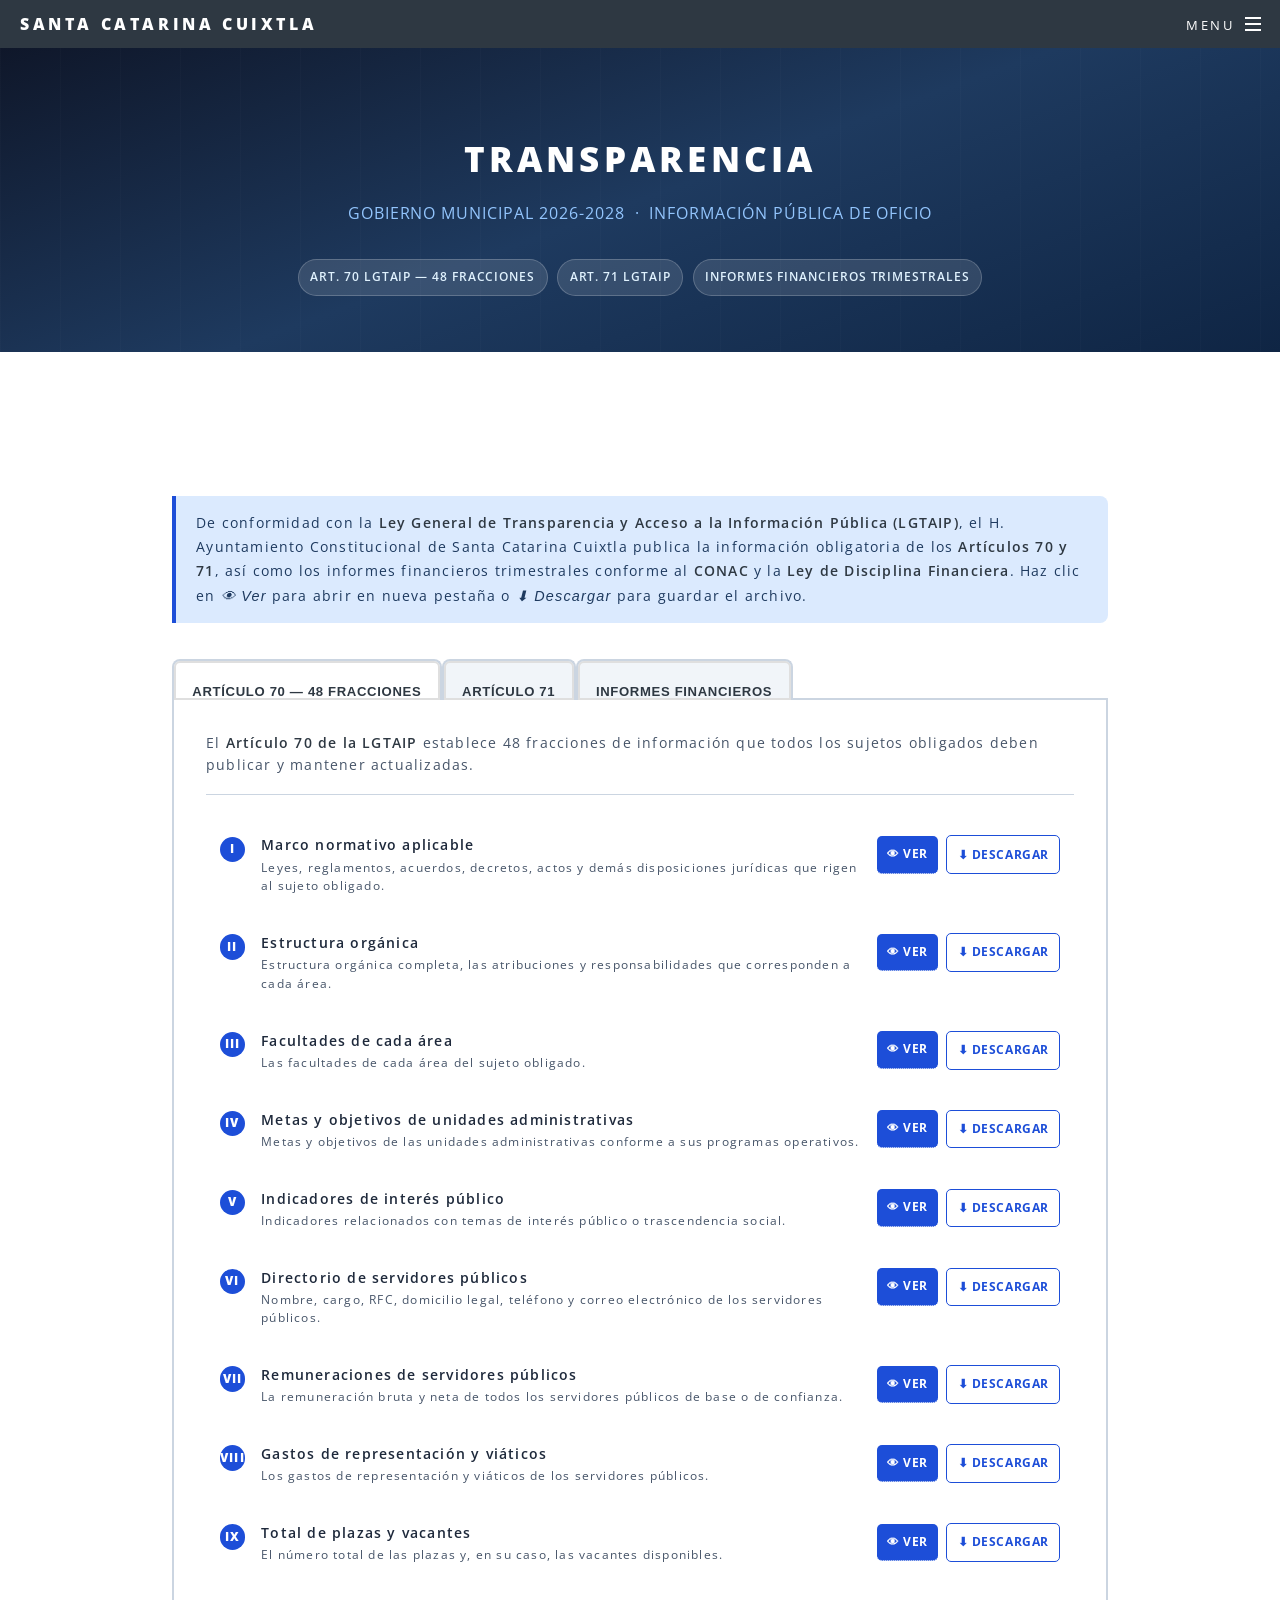
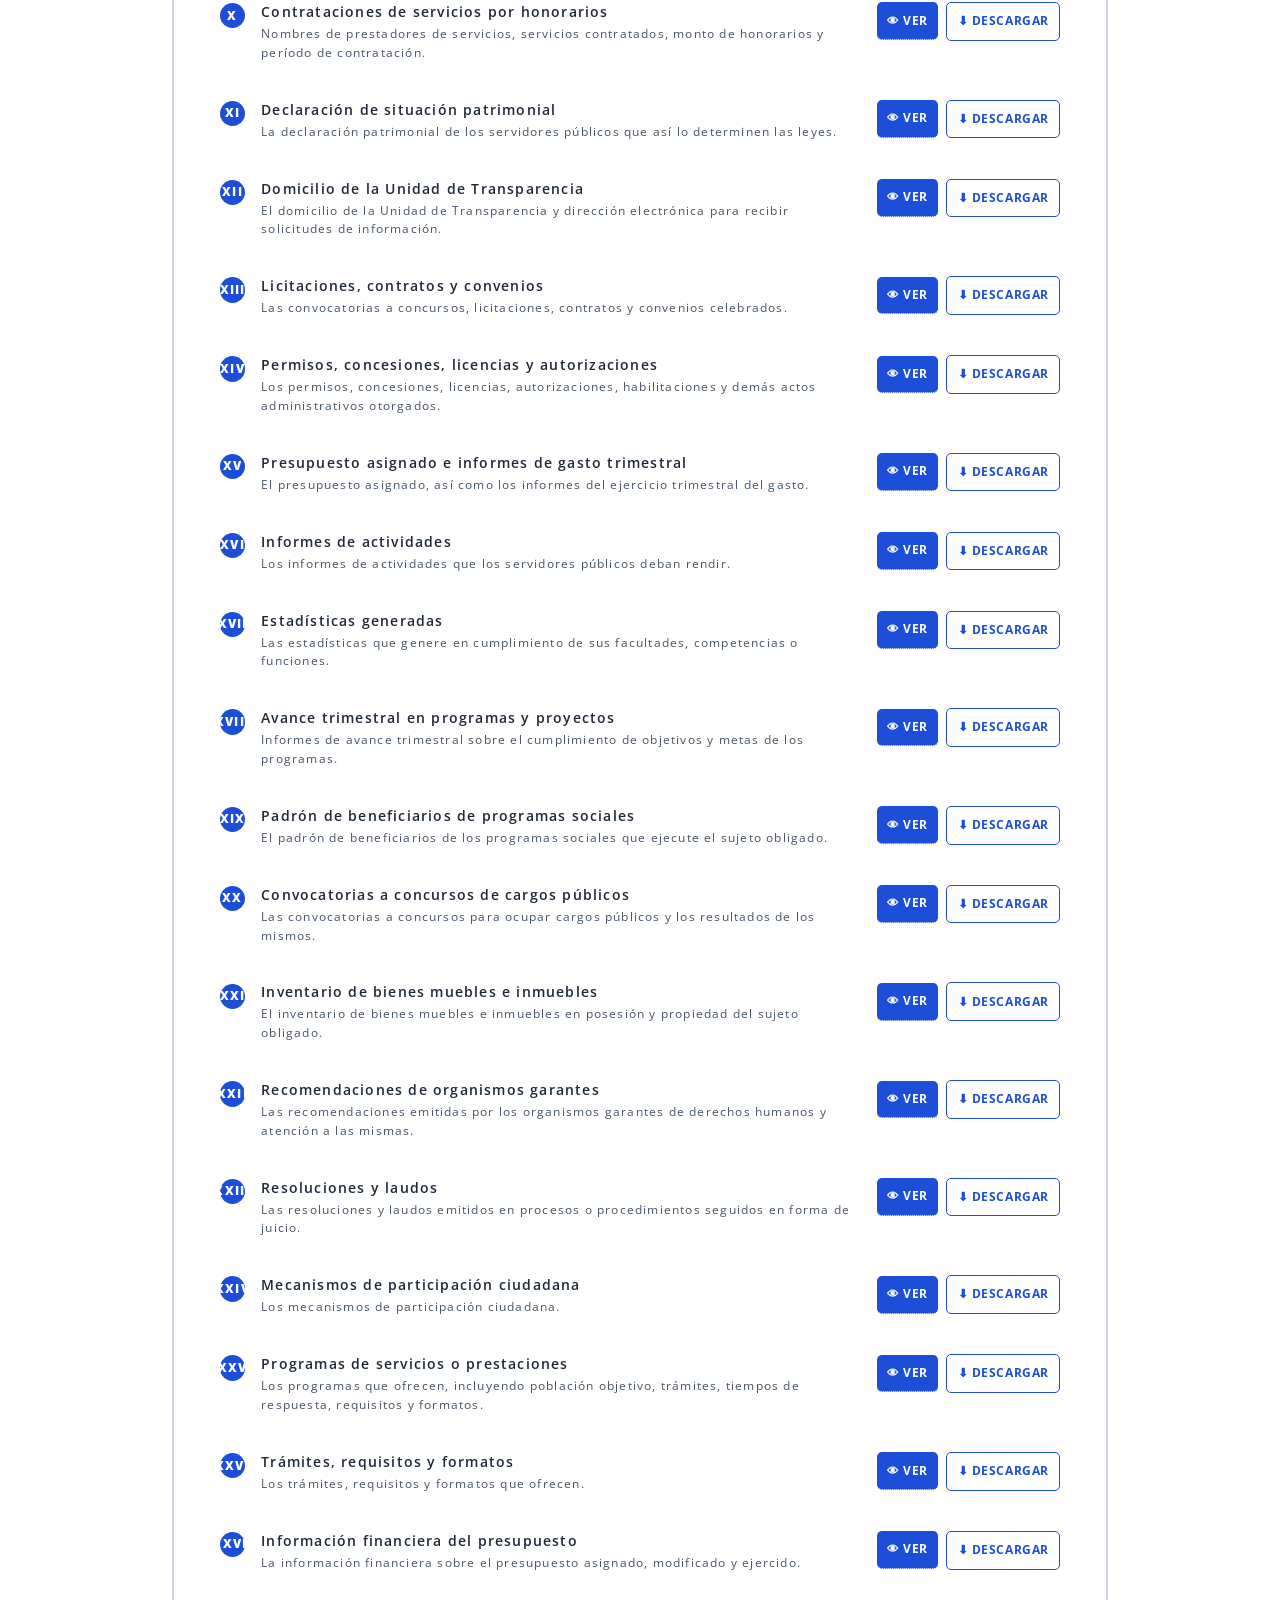
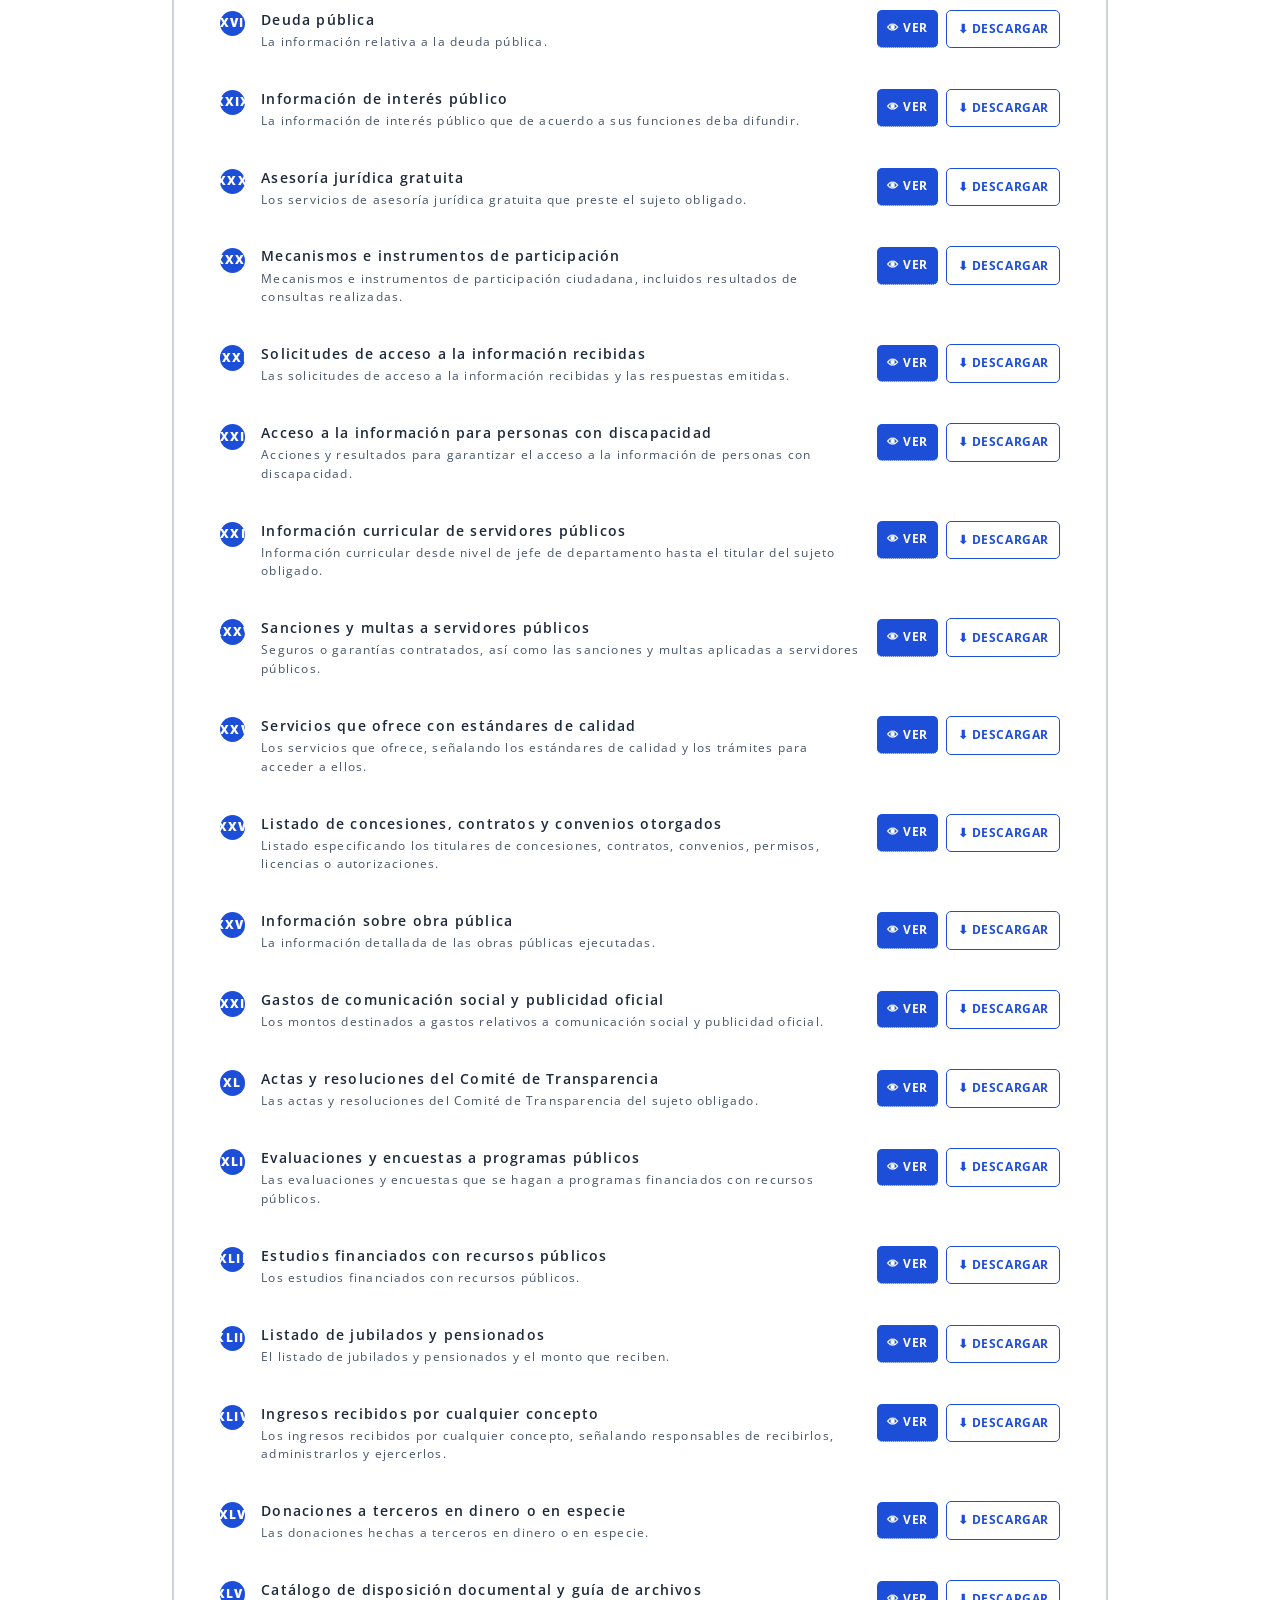
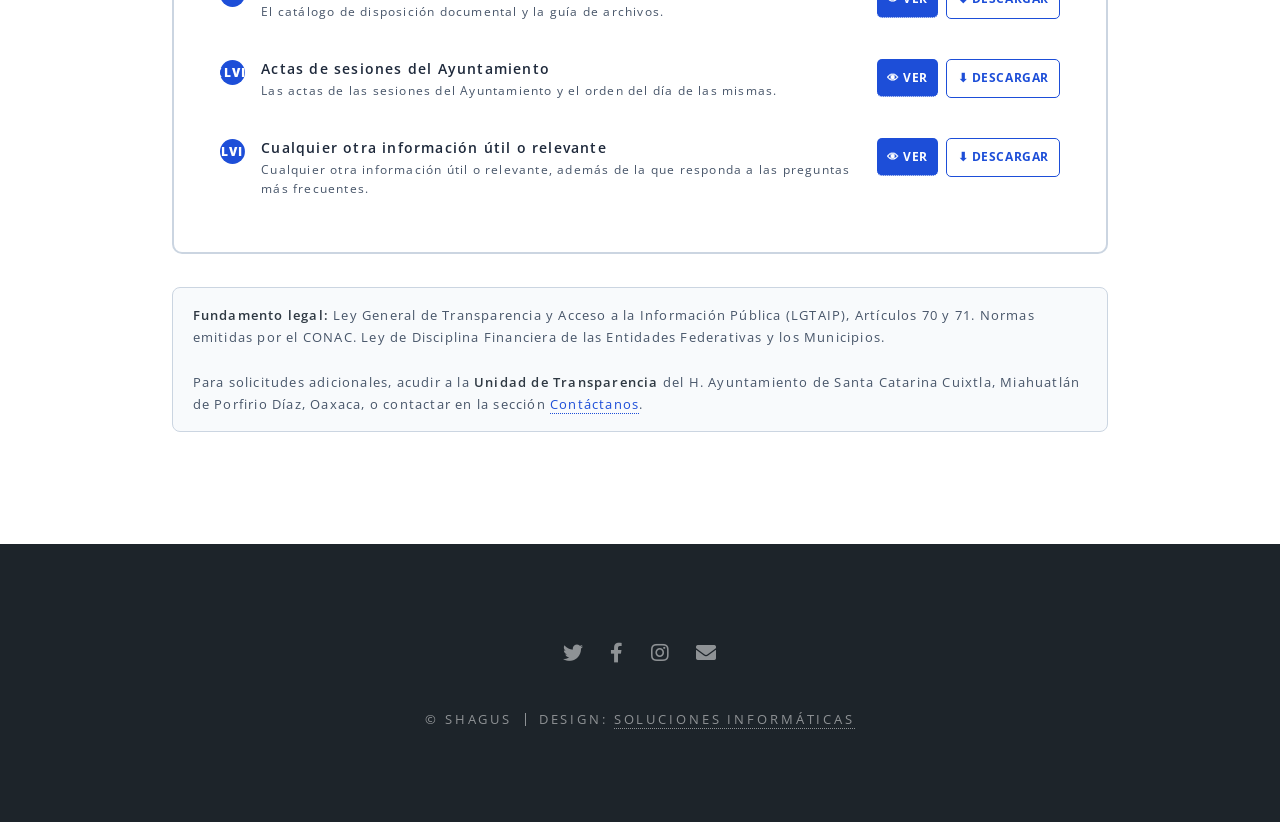
==== commit 97185124: "update" ====
--- a/transparencia.html
+++ b/transparencia.html
@@ -1,382 +1,895 @@
 <!DOCTYPE HTML>
-<html>
-	<head>
-		<title>Transparencia 2026 - Santa Catarina Cuixtla</title>
-		<meta charset="utf-8" />
-		<meta name="viewport" content="width=device-width, initial-scale=1, user-scalable=no" />
-		<link rel="stylesheet" href="assets/css/main.css" />
-		<noscript><link rel="stylesheet" href="assets/css/noscript.css" /></noscript>
-		<style>
-			#main > header {
-				background: linear-gradient(135deg, #1b1f22 0%, #2d3436 60%, #1e3a5f 100%);
-				padding: 6em 2em 4em;
-				text-align: center;
-			}
-			#main > header h2 {
-				font-size: 2.4em;
-				letter-spacing: 0.08em;
-				text-transform: uppercase;
-				color: #ffffff;
-				margin-bottom: 0.3em;
-			}
-			#main > header p {
-				color: #a8c7e8;
-				font-size: 1.05em;
-				letter-spacing: 0.05em;
-			}
-			.wrapper.style5 .inner {
-				max-width: 960px;
-				margin: 0 auto;
-			}
-			.trimestre-titulo {
-				display: flex;
-				align-items: center;
-				gap: 0.7em;
-				margin: 2.5em 0 1.2em;
-				padding-bottom: 0.6em;
-				border-bottom: 2px solid #3a7bd5;
-			}
-			.trimestre-titulo .badge {
-				background: #3a7bd5;
-				color: #fff;
-				font-size: 0.7em;
-				font-weight: 700;
-				letter-spacing: 0.1em;
-				text-transform: uppercase;
-				padding: 0.35em 0.8em;
-				border-radius: 3px;
-				white-space: nowrap;
-			}
-			.trimestre-titulo h3 {
-				margin: 0;
-				font-size: 1.35em;
-				color: #1a2a3a;
-				text-transform: uppercase;
-				letter-spacing: 0.05em;
-			}
-			.carpeta {
-				background: #ffffff;
-				border: 1px solid #c8d4e8;
-				border-radius: 6px;
-				margin-bottom: 1.2em;
-				overflow: hidden;
-				box-shadow: 0 1px 4px rgba(0,0,0,0.07);
-			}
-			.carpeta-header {
-				display: flex;
-				align-items: center;
-				gap: 0.7em;
-				padding: 0.85em 1.2em;
-				background: #eef2f8;
-				cursor: pointer;
-				user-select: none;
-				transition: background 0.2s;
-			}
-			.carpeta-header:hover { background: #dce6f5; }
-			.carpeta-header h4 {
-				margin: 0;
-				font-size: 0.95em;
-				text-transform: uppercase;
-				letter-spacing: 0.06em;
-				color: #1a2a3a;
-				flex: 1;
-			}
-			.carpeta-header .toggle-arrow {
-				color: #5577aa;
-				font-size: 0.8em;
-				transition: transform 0.25s;
-			}
-			.carpeta-header.open .toggle-arrow { transform: rotate(90deg); }
-			.carpeta-body { display: none; padding: 0.5em 1.2em 1em; background: #fff; }
-			.carpeta-body.visible { display: block; }
-			.doc-list { list-style: none; margin: 0.4em 0 0; padding: 0; }
-			.doc-list li {
-				display: flex;
-				align-items: center;
-				justify-content: space-between;
-				gap: 1em;
-				padding: 0.55em 0;
-				border-bottom: 1px solid #e8edf4;
-			}
-			.doc-list li:last-child { border-bottom: none; }
-			.doc-info { display: flex; align-items: center; gap: 0.6em; flex: 1; min-width: 0; }
-			.doc-info .doc-icon { font-size: 1.2em; flex-shrink: 0; }
-			.doc-icon.pdf  { color: #c0392b; }
-			.doc-icon.xlsx { color: #1e8449; }
-			.doc-name { font-size: 0.92em; color: #2c3e50; font-weight: 500; white-space: nowrap; overflow: hidden; text-overflow: ellipsis; }
-			.doc-size  { font-size: 0.75em; color: #5577aa; flex-shrink: 0; font-weight: 600; }
-			.btn-download {
-				display: inline-flex;
-				align-items: center;
-				gap: 0.4em;
-				background: #3a7bd5;
-				color: #fff !important;
-				font-size: 0.75em;
-				font-weight: 600;
-				letter-spacing: 0.05em;
-				text-transform: uppercase;
-				padding: 0.4em 0.9em;
-				border-radius: 4px;
-				text-decoration: none;
-				white-space: nowrap;
-				transition: background 0.2s, transform 0.1s;
-				flex-shrink: 0;
-			}
-			.btn-download:hover { background: #2563b8; transform: translateY(-1px); }
-			.btn-download.zip   { background: #d68910; }
-			.btn-download.zip:hover { background: #b7770d; }
-			.btn-download.excel { background: #1e8449; }
-			.btn-download.excel:hover { background: #196f3d; }
-			.zip-destacado {
-				display: flex;
-				align-items: center;
-				justify-content: space-between;
-				gap: 1em;
-				background: #fff8ec;
-				border: 1px dashed #d68910;
-				border-radius: 6px;
-				padding: 1em 1.2em;
-				margin: 0.8em 0 0.4em;
-			}
-			.zip-info { display: flex; align-items: center; gap: 0.8em; }
-			.zip-icon { font-size: 2em; }
-			.zip-desc strong { display: block; color: #a05000; font-size: 0.95em; margin-bottom: 0.2em; }
-			.zip-desc span { font-size: 0.8em; color: #6677aa; }
-			.nota-info {
-				background: #eef4ff;
-				border-left: 3px solid #3a7bd5;
-				border-radius: 0 4px 4px 0;
-				padding: 0.9em 1.2em;
-				margin: 2em 0 0;
-				font-size: 0.88em;
-				color: #3a4a6a;
-				line-height: 1.6;
-			}
-			.nota-info strong { color: #1a2a4a; }
-			@media screen and (max-width: 600px) {
-				.doc-list li { flex-wrap: wrap; }
-				.doc-size { display: none; }
-				.btn-download { font-size: 0.7em; }
-				#main > header h2 { font-size: 1.6em; }
-				.zip-destacado { flex-direction: column; align-items: flex-start; }
-			}
-		</style>
-	</head>
-	<body class="is-preload">
-		<div id="page-wrapper">
-
-			<header id="header">
-				<h1><a href="index.html">Santa Catarina Cuixtla</a></h1>
-				<nav id="nav">
-					<ul>
-						<li class="special">
-							<a href="#menu" class="menuToggle"><span>Menu</span></a>
-							<div id="menu">
-								<ul>
-									<li><a href="index.html">INICIO</a></li>
-									<li><a href="transparencia.html">TRANSPARENCIA 2026</a></li>
-								</ul>
-							</div>
-						</li>
-					</ul>
-				</nav>
-			</header>
-
-			<article id="main">
-				<header>
-					<h2>TRANSPARENCIA</h2>
-					<p>Gobierno Municipal 2026-2028 &nbsp;·&nbsp; Información pública de oficio</p>
-				</header>
-
-				<section class="wrapper style5">
-					<div class="inner">
-
-						<p>De conformidad con la <strong>Ley de Disciplina Financiera</strong> y las disposiciones del
-						<strong>CONAC</strong>, el H. Ayuntamiento de Santa Catarina Cuixtla pone a disposición
-						de la ciudadanía la información financiera y de gestión municipal correspondiente
-						al ejercicio fiscal <strong>2026</strong>.</p>
-
-						<div class="trimestre-titulo">
-							<span class="badge">2026</span>
-							<h3>Primer Trimestre — Enero · Febrero · Marzo</h3>
-						</div>
-
-						<!-- CONAC -->
-						<div class="carpeta">
-							<div class="carpeta-header open" onclick="toggleCarpeta(this)">
-								<span>📁</span>
-								<h4>CONAC — Información Contable y Financiera</h4>
-								<span class="toggle-arrow">▶</span>
-							</div>
-							<div class="carpeta-body visible">
-								<ul class="doc-list">
-									<li>
-										<div class="doc-info"><span class="doc-icon pdf">📄</span><span class="doc-name">1. FAIS</span></div>
-										<span class="doc-size">PDF</span>
-										<a href="archivos/conac/1. fais.pdf" download class="btn-download">⬇ Descargar</a>
-									</li>
-									<li>
-										<div class="doc-info"><span class="doc-icon pdf">📄</span><span class="doc-name">2. Ayudas</span></div>
-										<span class="doc-size">PDF</span>
-										<a href="archivos/conac/2. ayudas.pdf" download class="btn-download">⬇ Descargar</a>
-									</li>
-									<li>
-										<div class="doc-info"><span class="doc-icon pdf">📄</span><span class="doc-name">3. Gasto Federalizado</span></div>
-										<span class="doc-size">PDF</span>
-										<a href="archivos/conac/3. gasto federalizado.pdf" download class="btn-download">⬇ Descargar</a>
-									</li>
-									<li>
-										<div class="doc-info"><span class="doc-icon pdf">📄</span><span class="doc-name">4. Obligaciones Pagadas</span></div>
-										<span class="doc-size">PDF</span>
-										<a href="archivos/conac/4. obligaciones pagadas.pdf" download class="btn-download">⬇ Descargar</a>
-									</li>
-									<li>
-										<div class="doc-info"><span class="doc-icon pdf">📄</span><span class="doc-name">5. Programas Recursos Federalizados</span></div>
-										<span class="doc-size">PDF</span>
-										<a href="archivos/conac/5. programas recursos fed.pdf" download class="btn-download">⬇ Descargar</a>
-									</li>
-									<li>
-										<div class="doc-info"><span class="doc-icon pdf">📄</span><span class="doc-name">6. Cuentas Bancarias</span></div>
-										<span class="doc-size">PDF</span>
-										<a href="archivos/conac/6. cuentas bancarias.pdf" download class="btn-download">⬇ Descargar</a>
-									</li>
-									<li>
-										<div class="doc-info"><span class="doc-icon pdf">📄</span><span class="doc-name">7. Resultado de Evaluaciones</span></div>
-										<span class="doc-size">PDF</span>
-										<a href="archivos/conac/7. Resultado de evaluaciones.pdf" download class="btn-download">⬇ Descargar</a>
-									</li>
-									<li>
-										<div class="doc-info"><span class="doc-icon pdf">📄</span><span class="doc-name">8. FORTAMUN</span></div>
-										<span class="doc-size">PDF</span>
-										<a href="archivos/conac/8. fortamun.pdf" download class="btn-download">⬇ Descargar</a>
-									</li>
-								</ul>
-							</div>
-						</div>
-
-						<!-- ESTADOS FINANCIEROS ZIP -->
-						<div class="carpeta">
-							<div class="carpeta-header open" onclick="toggleCarpeta(this)">
-								<span>📁</span>
-								<h4>Estados Financieros — Fin 1er Trimestre 2026</h4>
-								<span class="toggle-arrow">▶</span>
-							</div>
-							<div class="carpeta-body visible">
-								<p style="font-size:0.87em; color:#4a5a7a; margin-bottom:0.8em;">
-									Paquete completo con los estados financieros del 1er trimestre 2026
-									(Notas Financieras + formatos 362A_ITAG / 362A_ITEF).
-								</p>
-								<div class="zip-destacado">
-									<div class="zip-info">
-										<span class="zip-icon">🗜️</span>
-										<div class="zip-desc">
-											<strong>estados2026.zip</strong>
-											<span>Todos los archivos del 1er Trimestre 2026</span>
-										</div>
-									</div>
-									<a href="archivos/estados-fin-1-2026/estados2026.zip" download class="btn-download zip">⬇ Descargar ZIP</a>
-								</div>
-							</div>
-						</div>
-
-						<!-- LEY DISCIPLINA FINANCIERA -->
-						<div class="carpeta">
-							<div class="carpeta-header open" onclick="toggleCarpeta(this)">
-								<span>📁</span>
-								<h4>Ley de Disciplina Financiera — Informes 1T 2026</h4>
-								<span class="toggle-arrow">▶</span>
-							</div>
-							<div class="carpeta-body visible">
-								<ul class="doc-list">
-									<li>
-										<div class="doc-info"><span class="doc-icon xlsx">📊</span><span class="doc-name">Balance Presupuestario</span></div>
-										<span class="doc-size">Excel</span>
-										<a href="archivos/ley/balance presupuestario-LDF.xls" download class="btn-download excel">⬇ Descargar</a>
-									</li>
-									<li>
-										<div class="doc-info"><span class="doc-icon xlsx">📊</span><span class="doc-name">Estado Analítico de Ingresos Detallado</span></div>
-										<span class="doc-size">Excel</span>
-										<a href="archivos/ley/edo analitico ing detallado-LDF.xls" download class="btn-download excel">⬇ Descargar</a>
-									</li>
-									<li>
-										<div class="doc-info"><span class="doc-icon xlsx">📊</span><span class="doc-name">Estado Clasificación Funcional</span></div>
-										<span class="doc-size">Excel</span>
-										<a href="archivos/ley/edo clasificacion funcional-LDF.xls" download class="btn-download excel">⬇ Descargar</a>
-									</li>
-									<li>
-										<div class="doc-info"><span class="doc-icon xlsx">📊</span><span class="doc-name">Estado Clasificación Objeto del Gasto</span></div>
-										<span class="doc-size">Excel</span>
-										<a href="archivos/ley/edo clasificacion objeto del gasto-LDF.xls" download class="btn-download excel">⬇ Descargar</a>
-									</li>
-									<li>
-										<div class="doc-info"><span class="doc-icon xlsx">📊</span><span class="doc-name">Estado Clasificación Servicios Personales</span></div>
-										<span class="doc-size">Excel</span>
-										<a href="archivos/ley/edo clasificacion servicios personales-LDF.xls" download class="btn-download excel">⬇ Descargar</a>
-									</li>
-									<li>
-										<div class="doc-info"><span class="doc-icon xlsx">📊</span><span class="doc-name">Estado por Clasificación Administrativa</span></div>
-										<span class="doc-size">Excel</span>
-										<a href="archivos/ley/edo por clasfificacion administrativa-LDF.xls" download class="btn-download excel">⬇ Descargar</a>
-									</li>
-									<li>
-										<div class="doc-info"><span class="doc-icon xlsx">📊</span><span class="doc-name">Estado de Situación Financiera Detallado</span></div>
-										<span class="doc-size">Excel</span>
-										<a href="archivos/ley/edo sit fin detallado-LDF.xls download class="btn-download excel">⬇ Descargar</a>
-									</li>
-									<li>
-										<div class="doc-info"><span class="doc-icon xlsx">📊</span><span class="doc-name">Informe de la Deuda y Otros Pasivos</span></div>
-										<span class="doc-size">Excel</span>
-										<a href="archivos/ley/inf de la deuda y otros pasivos-LDF.xls" download class="btn-download excel">⬇ Descargar</a>
-									</li>
-									<li>
-										<div class="doc-info"><span class="doc-icon xlsx">📊</span><span class="doc-name">Informe de Obligaciones Diferentes</span></div>
-										<span class="doc-size">Excel</span>
-										<a href="archivos/ley/inf obligaciones diferentes-LDF.xls" download class="btn-download excel">⬇ Descargar</a>
-									</li>
-								</ul>
-							</div>
-						</div>
-
-						<div class="nota-info">
-							<strong>Nota:</strong> Los archivos PDF requieren
-							<a href="https://get.adobe.com/es/reader/" target="_blank" style="color:#7ab8e8;">Adobe Acrobat Reader</a>.
-							Los archivos Excel (.xlsx) pueden abrirse con Microsoft Excel, LibreOffice Calc o Google Sheets.
-							El archivo ZIP requiere WinRAR, 7-Zip o el descompresor integrado de Windows.<br><br>
-							Si algún documento no está disponible contáctanos en
-							<a href="index.html#cta" style="color:#7ab8e8;">Contáctanos</a>.
-						</div>
-
+<html lang="es">
+<head>
+	<title>Transparencia — Santa Catarina Cuixtla 2026-2028</title>
+	<meta charset="utf-8" />
+	<meta name="viewport" content="width=device-width, initial-scale=1, user-scalable=no" />
+	<link rel="stylesheet" href="assets/css/main.css" />
+	<noscript><link rel="stylesheet" href="assets/css/noscript.css" /></noscript>
+	<style>
+		:root {
+			--azul: #1d4ed8; --azul-hover: #1e40af; --azul-light: #dbeafe;
+			--verde: #15803d; --gris-bg: #f1f5f9; --gris-borde: #cbd5e1;
+			--texto: #1e293b; --texto-sub: #475569; --blanco: #ffffff;
+		}
+		#main > header {
+			background: linear-gradient(160deg,#0f172a 0%,#1e3a5f 50%,#0f2544 100%);
+			padding: 5em 2em 3.5em; text-align: center; position: relative; overflow: hidden;
+		}
+		#main > header::before {
+			content:''; position:absolute; inset:0;
+			background: repeating-linear-gradient(90deg,rgba(255,255,255,0.015) 0px,rgba(255,255,255,0.015) 1px,transparent 1px,transparent 60px);
+		}
+		#main > header h2 { font-size:2.2em; letter-spacing:.12em; text-transform:uppercase; color:#fff; margin-bottom:.3em; position:relative; }
+		#main > header p  { color:#93c5fd; font-size:1em; letter-spacing:.06em; position:relative; }
+		.header-badges { display:flex; gap:.6em; justify-content:center; margin-top:1em; flex-wrap:wrap; position:relative; }
+		.header-badge  { background:rgba(255,255,255,.12); border:1px solid rgba(255,255,255,.2); color:#e0f2fe; font-size:.72em; font-weight:600; letter-spacing:.08em; text-transform:uppercase; padding:.4em 1em; border-radius:20px; }
+		.wrapper.style5 .inner { max-width:1000px; margin:0 auto; padding:3em 2em; }
+		.intro-text { background:var(--azul-light); border-left:4px solid var(--azul); border-radius:0 8px 8px 0; padding:1em 1.4em; margin-bottom:2.5em; font-size:.9em; color:#1e3a5f; line-height:1.7; }
+		.intro-text strong { color:#1d4ed8; }
+		.tabs-nav { display:flex; gap:0; margin-bottom:0; border-bottom:2px solid var(--gris-borde); flex-wrap:wrap; }
+		.tab-btn { padding:.8em 1.4em; font-size:.82em; font-weight:700; letter-spacing:.05em; text-transform:uppercase; cursor:pointer; border:2px solid var(--gris-borde); border-bottom:none; background:var(--gris-bg); color:var(--texto-sub); border-radius:8px 8px 0 0; margin-bottom:-2px; transition:all .2s; }
+		.tab-btn.active { background:var(--blanco); color:var(--azul); border-bottom-color:var(--blanco); }
+		.tab-btn:hover:not(.active) { background:var(--azul-light); color:var(--azul); }
+		.tab-panel { display:none; }
+		.tab-panel.active { display:block; }
+		.panel-box { background:var(--blanco); border:2px solid var(--gris-borde); border-top:none; border-radius:0 0 10px 10px; padding:2em; }
+		.panel-desc { font-size:.88em; color:var(--texto-sub); margin-bottom:1.8em; line-height:1.6; padding-bottom:1.2em; border-bottom:1px solid var(--gris-borde); }
+		.fraccion-item { display:flex; align-items:flex-start; gap:1em; padding:.9em .8em; border-radius:8px; border:1px solid transparent; margin-bottom:.4em; transition:background .15s,border-color .15s; }
+		.fraccion-item:hover { background:var(--gris-bg); border-color:var(--gris-borde); }
+		.fraccion-num { flex-shrink:0; width:2.2em; height:2.2em; background:var(--azul); color:#fff; font-size:.72em; font-weight:800; border-radius:50%; display:flex; align-items:center; justify-content:center; margin-top:.1em; }
+		.fraccion-info { flex:1; min-width:0; }
+		.fraccion-titulo { font-size:.9em; font-weight:600; color:var(--texto); margin-bottom:.2em; line-height:1.4; }
+		.fraccion-desc   { font-size:.78em; color:var(--texto-sub); line-height:1.5; }
+		.fraccion-acciones { display:flex; gap:.5em; flex-shrink:0; align-items:center; flex-wrap:wrap; }
+		.btn-ver { display:inline-flex; align-items:center; gap:.35em; background:var(--azul); color:#fff!important; font-size:.72em; font-weight:700; letter-spacing:.05em; text-transform:uppercase; padding:.45em .9em; border-radius:5px; text-decoration:none; white-space:nowrap; transition:background .2s,transform .1s; }
+		.btn-ver:hover { background:var(--azul-hover); transform:translateY(-1px); }
+		.btn-dl  { display:inline-flex; align-items:center; gap:.35em; background:transparent; color:var(--azul)!important; font-size:.72em; font-weight:700; letter-spacing:.05em; text-transform:uppercase; padding:.45em .9em; border-radius:5px; text-decoration:none; white-space:nowrap; border:1.5px solid var(--azul); transition:all .2s; }
+		.btn-dl:hover { background:var(--azul-light); transform:translateY(-1px); }
+		.fin-section-title { font-size:1em; font-weight:700; color:var(--texto); text-transform:uppercase; letter-spacing:.06em; margin:1.8em 0 .8em; padding-bottom:.5em; border-bottom:2px solid var(--azul); display:flex; align-items:center; gap:.5em; }
+		.fin-section-title .badge-año { background:var(--azul); color:#fff; font-size:.7em; padding:.2em .7em; border-radius:3px; }
+		.trimestre-carpeta { background:var(--blanco); border:1px solid var(--gris-borde); border-radius:8px; margin-bottom:.8em; overflow:hidden; }
+		.trimestre-header { display:flex; align-items:center; gap:.8em; padding:.9em 1.2em; background:var(--gris-bg); cursor:pointer; user-select:none; transition:background .2s; }
+		.trimestre-header:hover { background:var(--azul-light); }
+		.trimestre-header h4 { margin:0; font-size:.92em; font-weight:700; text-transform:uppercase; letter-spacing:.06em; color:var(--texto); flex:1; }
+		.tri-arrow { color:var(--azul); font-size:.75em; transition:transform .25s; }
+		.trimestre-header.open .tri-arrow { transform:rotate(90deg); }
+		.trimestre-body { display:none; padding:.6em 1.2em 1em; }
+		.trimestre-body.visible { display:block; }
+		.archivo-row { display:flex; align-items:center; gap:.7em; padding:.6em 0; border-bottom:1px solid #f1f5f9; flex-wrap:wrap; }
+		.archivo-row:last-child { border-bottom:none; }
+		.archivo-icono { font-size:1.1em; flex-shrink:0; }
+		.archivo-icono.pdf  { color:#b91c1c; }
+		.archivo-icono.xlsx { color:#15803d; }
+		.archivo-icono.zip  { color:#d97706; }
+		.archivo-nombre { flex:1; font-size:.87em; font-weight:500; color:var(--texto); min-width:120px; }
+		.archivo-tipo   { font-size:.72em; font-weight:700; color:var(--texto-sub); flex-shrink:0; }
+		.nota-legal { background:#f8fafc; border:1px solid var(--gris-borde); border-radius:8px; padding:1.2em 1.5em; margin-top:2.5em; font-size:.82em; color:var(--texto-sub); line-height:1.7; }
+		.nota-legal strong { color:var(--texto); }
+		@media screen and (max-width:680px) {
+			.fraccion-item { flex-wrap:wrap; }
+			.fraccion-acciones { width:100%; justify-content:flex-end; margin-top:.4em; }
+			.panel-box { padding:1em; }
+			.wrapper.style5 .inner { padding:2em 1em; }
+		}
+	</style>
+</head>
+<body class="is-preload">
+<div id="page-wrapper">
+
+<header id="header">
+	<h1><a href="index.html">Santa Catarina Cuixtla</a></h1>
+	<nav id="nav"><ul><li class="special">
+		<a href="#menu" class="menuToggle"><span>Menu</span></a>
+		<div id="menu"><ul>
+			<li><a href="index.html">INICIO</a></li>
+			<li><a href="transparencia.html">TRANSPARENCIA 2026</a></li>
+		</ul></div>
+	</li></ul></nav>
+</header>
+
+<article id="main">
+	<header>
+		<h2>TRANSPARENCIA</h2>
+		<p>Gobierno Municipal 2026-2028 &nbsp;·&nbsp; Información Pública de Oficio</p>
+		<div class="header-badges">
+			<span class="header-badge">Art. 70 LGTAIP — 48 Fracciones</span>
+			<span class="header-badge">Art. 71 LGTAIP</span>
+			<span class="header-badge">Informes Financieros Trimestrales</span>
+		</div>
+	</header>
+
+	<section class="wrapper style5"><div class="inner">
+
+		<div class="intro-text">
+			De conformidad con la <strong>Ley General de Transparencia y Acceso a la Información Pública (LGTAIP)</strong>,
+			el H. Ayuntamiento Constitucional de Santa Catarina Cuixtla publica la información obligatoria de los
+			<strong>Artículos 70 y 71</strong>, así como los informes financieros trimestrales conforme al <strong>CONAC</strong>
+			y la <strong>Ley de Disciplina Financiera</strong>. Haz clic en <em>👁 Ver</em> para abrir en nueva pestaña
+			o <em>⬇ Descargar</em> para guardar el archivo.
+		</div>
+
+		<!-- TABS -->
+		<div class="tabs-nav">
+			<button class="tab-btn active" onclick="switchTab('art70',this)">Artículo 70 — 48 Fracciones</button>
+			<button class="tab-btn" onclick="switchTab('art71',this)">Artículo 71</button>
+			<button class="tab-btn" onclick="switchTab('financiero',this)">Informes Financieros</button>
+		</div>
+
+		<!-- ═══ TAB ART. 70 ═══ -->
+		<div id="tab-art70" class="tab-panel active"><div class="panel-box">
+			<p class="panel-desc">El <strong>Artículo 70 de la LGTAIP</strong> establece 48 fracciones de información que todos los sujetos obligados deben publicar y mantener actualizadas.</p>
+
+			<!-- Macro para cada fracción: num | titulo | desc | ruta -->
+			<div class="fraccion-item">
+				<div class="fraccion-num">I</div>
+				<div class="fraccion-info">
+					<div class="fraccion-titulo">Marco normativo aplicable</div>
+					<div class="fraccion-desc">Leyes, reglamentos, acuerdos, decretos, actos y demás disposiciones jurídicas que rigen al sujeto obligado.</div>
+				</div>
+				<div class="fraccion-acciones">
+					<a href="archivos/art70/frac01-marco-normativo.pdf" target="_blank" class="btn-ver">👁 Ver</a>
+					<a href="archivos/art70/frac01-marco-normativo.pdf" download class="btn-dl">⬇ Descargar</a>
+				</div>
+			</div>
+
+			<div class="fraccion-item">
+				<div class="fraccion-num">II</div>
+				<div class="fraccion-info">
+					<div class="fraccion-titulo">Estructura orgánica</div>
+					<div class="fraccion-desc">Estructura orgánica completa, las atribuciones y responsabilidades que corresponden a cada área.</div>
+				</div>
+				<div class="fraccion-acciones">
+					<a href="archivos/art70/frac02-estructura-organica.pdf" target="_blank" class="btn-ver">👁 Ver</a>
+					<a href="archivos/art70/frac02-estructura-organica.pdf" download class="btn-dl">⬇ Descargar</a>
+				</div>
+			</div>
+
+			<div class="fraccion-item">
+				<div class="fraccion-num">III</div>
+				<div class="fraccion-info">
+					<div class="fraccion-titulo">Facultades de cada área</div>
+					<div class="fraccion-desc">Las facultades de cada área del sujeto obligado.</div>
+				</div>
+				<div class="fraccion-acciones">
+					<a href="archivos/art70/frac03-facultades-areas.pdf" target="_blank" class="btn-ver">👁 Ver</a>
+					<a href="archivos/art70/frac03-facultades-areas.pdf" download class="btn-dl">⬇ Descargar</a>
+				</div>
+			</div>
+
+			<div class="fraccion-item">
+				<div class="fraccion-num">IV</div>
+				<div class="fraccion-info">
+					<div class="fraccion-titulo">Metas y objetivos de unidades administrativas</div>
+					<div class="fraccion-desc">Metas y objetivos de las unidades administrativas conforme a sus programas operativos.</div>
+				</div>
+				<div class="fraccion-acciones">
+					<a href="archivos/art70/frac04-metas-objetivos.pdf" target="_blank" class="btn-ver">👁 Ver</a>
+					<a href="archivos/art70/frac04-metas-objetivos.pdf" download class="btn-dl">⬇ Descargar</a>
+				</div>
+			</div>
+
+			<div class="fraccion-item">
+				<div class="fraccion-num">V</div>
+				<div class="fraccion-info">
+					<div class="fraccion-titulo">Indicadores de interés público</div>
+					<div class="fraccion-desc">Indicadores relacionados con temas de interés público o trascendencia social.</div>
+				</div>
+				<div class="fraccion-acciones">
+					<a href="archivos/art70/frac05-indicadores.pdf" target="_blank" class="btn-ver">👁 Ver</a>
+					<a href="archivos/art70/frac05-indicadores.pdf" download class="btn-dl">⬇ Descargar</a>
+				</div>
+			</div>
+
+			<div class="fraccion-item">
+				<div class="fraccion-num">VI</div>
+				<div class="fraccion-info">
+					<div class="fraccion-titulo">Directorio de servidores públicos</div>
+					<div class="fraccion-desc">Nombre, cargo, RFC, domicilio legal, teléfono y correo electrónico de los servidores públicos.</div>
+				</div>
+				<div class="fraccion-acciones">
+					<a href="archivos/art70/frac06-directorio.pdf" target="_blank" class="btn-ver">👁 Ver</a>
+					<a href="archivos/art70/frac06-directorio.pdf" download class="btn-dl">⬇ Descargar</a>
+				</div>
+			</div>
+
+			<div class="fraccion-item">
+				<div class="fraccion-num">VII</div>
+				<div class="fraccion-info">
+					<div class="fraccion-titulo">Remuneraciones de servidores públicos</div>
+					<div class="fraccion-desc">La remuneración bruta y neta de todos los servidores públicos de base o de confianza.</div>
+				</div>
+				<div class="fraccion-acciones">
+					<a href="archivos/art70/frac07-remuneraciones.pdf" target="_blank" class="btn-ver">👁 Ver</a>
+					<a href="archivos/art70/frac07-remuneraciones.pdf" download class="btn-dl">⬇ Descargar</a>
+				</div>
+			</div>
+
+			<div class="fraccion-item">
+				<div class="fraccion-num">VIII</div>
+				<div class="fraccion-info">
+					<div class="fraccion-titulo">Gastos de representación y viáticos</div>
+					<div class="fraccion-desc">Los gastos de representación y viáticos de los servidores públicos.</div>
+				</div>
+				<div class="fraccion-acciones">
+					<a href="archivos/art70/frac08-viaticos.pdf" target="_blank" class="btn-ver">👁 Ver</a>
+					<a href="archivos/art70/frac08-viaticos.pdf" download class="btn-dl">⬇ Descargar</a>
+				</div>
+			</div>
+
+			<div class="fraccion-item">
+				<div class="fraccion-num">IX</div>
+				<div class="fraccion-info">
+					<div class="fraccion-titulo">Total de plazas y vacantes</div>
+					<div class="fraccion-desc">El número total de las plazas y, en su caso, las vacantes disponibles.</div>
+				</div>
+				<div class="fraccion-acciones">
+					<a href="archivos/art70/frac09-plazas.pdf" target="_blank" class="btn-ver">👁 Ver</a>
+					<a href="archivos/art70/frac09-plazas.pdf" download class="btn-dl">⬇ Descargar</a>
+				</div>
+			</div>
+
+			<div class="fraccion-item">
+				<div class="fraccion-num">X</div>
+				<div class="fraccion-info">
+					<div class="fraccion-titulo">Contrataciones de servicios por honorarios</div>
+					<div class="fraccion-desc">Nombres de prestadores de servicios, servicios contratados, monto de honorarios y período de contratación.</div>
+				</div>
+				<div class="fraccion-acciones">
+					<a href="archivos/art70/frac10-honorarios.pdf" target="_blank" class="btn-ver">👁 Ver</a>
+					<a href="archivos/art70/frac10-honorarios.pdf" download class="btn-dl">⬇ Descargar</a>
+				</div>
+			</div>
+
+			<div class="fraccion-item">
+				<div class="fraccion-num">XI</div>
+				<div class="fraccion-info">
+					<div class="fraccion-titulo">Declaración de situación patrimonial</div>
+					<div class="fraccion-desc">La declaración patrimonial de los servidores públicos que así lo determinen las leyes.</div>
+				</div>
+				<div class="fraccion-acciones">
+					<a href="archivos/art70/frac11-declaracion-patrimonial.pdf" target="_blank" class="btn-ver">👁 Ver</a>
+					<a href="archivos/art70/frac11-declaracion-patrimonial.pdf" download class="btn-dl">⬇ Descargar</a>
+				</div>
+			</div>
+
+			<div class="fraccion-item">
+				<div class="fraccion-num">XII</div>
+				<div class="fraccion-info">
+					<div class="fraccion-titulo">Domicilio de la Unidad de Transparencia</div>
+					<div class="fraccion-desc">El domicilio de la Unidad de Transparencia y dirección electrónica para recibir solicitudes de información.</div>
+				</div>
+				<div class="fraccion-acciones">
+					<a href="archivos/art70/frac12-unidad-transparencia.pdf" target="_blank" class="btn-ver">👁 Ver</a>
+					<a href="archivos/art70/frac12-unidad-transparencia.pdf" download class="btn-dl">⬇ Descargar</a>
+				</div>
+			</div>
+
+			<div class="fraccion-item">
+				<div class="fraccion-num">XIII</div>
+				<div class="fraccion-info">
+					<div class="fraccion-titulo">Licitaciones, contratos y convenios</div>
+					<div class="fraccion-desc">Las convocatorias a concursos, licitaciones, contratos y convenios celebrados.</div>
+				</div>
+				<div class="fraccion-acciones">
+					<a href="archivos/art70/frac13-contratos-licitaciones.pdf" target="_blank" class="btn-ver">👁 Ver</a>
+					<a href="archivos/art70/frac13-contratos-licitaciones.pdf" download class="btn-dl">⬇ Descargar</a>
+				</div>
+			</div>
+
+			<div class="fraccion-item">
+				<div class="fraccion-num">XIV</div>
+				<div class="fraccion-info">
+					<div class="fraccion-titulo">Permisos, concesiones, licencias y autorizaciones</div>
+					<div class="fraccion-desc">Los permisos, concesiones, licencias, autorizaciones, habilitaciones y demás actos administrativos otorgados.</div>
+				</div>
+				<div class="fraccion-acciones">
+					<a href="archivos/art70/frac14-permisos-concesiones.pdf" target="_blank" class="btn-ver">👁 Ver</a>
+					<a href="archivos/art70/frac14-permisos-concesiones.pdf" download class="btn-dl">⬇ Descargar</a>
+				</div>
+			</div>
+
+			<div class="fraccion-item">
+				<div class="fraccion-num">XV</div>
+				<div class="fraccion-info">
+					<div class="fraccion-titulo">Presupuesto asignado e informes de gasto trimestral</div>
+					<div class="fraccion-desc">El presupuesto asignado, así como los informes del ejercicio trimestral del gasto.</div>
+				</div>
+				<div class="fraccion-acciones">
+					<a href="archivos/art70/frac15-presupuesto.pdf" target="_blank" class="btn-ver">👁 Ver</a>
+					<a href="archivos/art70/frac15-presupuesto.pdf" download class="btn-dl">⬇ Descargar</a>
+				</div>
+			</div>
+
+			<div class="fraccion-item">
+				<div class="fraccion-num">XVI</div>
+				<div class="fraccion-info">
+					<div class="fraccion-titulo">Informes de actividades</div>
+					<div class="fraccion-desc">Los informes de actividades que los servidores públicos deban rendir.</div>
+				</div>
+				<div class="fraccion-acciones">
+					<a href="archivos/art70/frac16-informes-actividades.pdf" target="_blank" class="btn-ver">👁 Ver</a>
+					<a href="archivos/art70/frac16-informes-actividades.pdf" download class="btn-dl">⬇ Descargar</a>
+				</div>
+			</div>
+
+			<div class="fraccion-item">
+				<div class="fraccion-num">XVII</div>
+				<div class="fraccion-info">
+					<div class="fraccion-titulo">Estadísticas generadas</div>
+					<div class="fraccion-desc">Las estadísticas que genere en cumplimiento de sus facultades, competencias o funciones.</div>
+				</div>
+				<div class="fraccion-acciones">
+					<a href="archivos/art70/frac17-estadisticas.pdf" target="_blank" class="btn-ver">👁 Ver</a>
+					<a href="archivos/art70/frac17-estadisticas.pdf" download class="btn-dl">⬇ Descargar</a>
+				</div>
+			</div>
+
+			<div class="fraccion-item">
+				<div class="fraccion-num">XVIII</div>
+				<div class="fraccion-info">
+					<div class="fraccion-titulo">Avance trimestral en programas y proyectos</div>
+					<div class="fraccion-desc">Informes de avance trimestral sobre el cumplimiento de objetivos y metas de los programas.</div>
+				</div>
+				<div class="fraccion-acciones">
+					<a href="archivos/art70/frac18-avance-programas.pdf" target="_blank" class="btn-ver">👁 Ver</a>
+					<a href="archivos/art70/frac18-avance-programas.pdf" download class="btn-dl">⬇ Descargar</a>
+				</div>
+			</div>
+
+			<div class="fraccion-item">
+				<div class="fraccion-num">XIX</div>
+				<div class="fraccion-info">
+					<div class="fraccion-titulo">Padrón de beneficiarios de programas sociales</div>
+					<div class="fraccion-desc">El padrón de beneficiarios de los programas sociales que ejecute el sujeto obligado.</div>
+				</div>
+				<div class="fraccion-acciones">
+					<a href="archivos/art70/frac19-padron-beneficiarios.pdf" target="_blank" class="btn-ver">👁 Ver</a>
+					<a href="archivos/art70/frac19-padron-beneficiarios.pdf" download class="btn-dl">⬇ Descargar</a>
+				</div>
+			</div>
+
+			<div class="fraccion-item">
+				<div class="fraccion-num">XX</div>
+				<div class="fraccion-info">
+					<div class="fraccion-titulo">Convocatorias a concursos de cargos públicos</div>
+					<div class="fraccion-desc">Las convocatorias a concursos para ocupar cargos públicos y los resultados de los mismos.</div>
+				</div>
+				<div class="fraccion-acciones">
+					<a href="archivos/art70/frac20-convocatorias.pdf" target="_blank" class="btn-ver">👁 Ver</a>
+					<a href="archivos/art70/frac20-convocatorias.pdf" download class="btn-dl">⬇ Descargar</a>
+				</div>
+			</div>
+
+			<div class="fraccion-item">
+				<div class="fraccion-num">XXI</div>
+				<div class="fraccion-info">
+					<div class="fraccion-titulo">Inventario de bienes muebles e inmuebles</div>
+					<div class="fraccion-desc">El inventario de bienes muebles e inmuebles en posesión y propiedad del sujeto obligado.</div>
+				</div>
+				<div class="fraccion-acciones">
+					<a href="archivos/art70/frac21-inventario-bienes.pdf" target="_blank" class="btn-ver">👁 Ver</a>
+					<a href="archivos/art70/frac21-inventario-bienes.pdf" download class="btn-dl">⬇ Descargar</a>
+				</div>
+			</div>
+
+			<div class="fraccion-item">
+				<div class="fraccion-num">XXII</div>
+				<div class="fraccion-info">
+					<div class="fraccion-titulo">Recomendaciones de organismos garantes</div>
+					<div class="fraccion-desc">Las recomendaciones emitidas por los organismos garantes de derechos humanos y atención a las mismas.</div>
+				</div>
+				<div class="fraccion-acciones">
+					<a href="archivos/art70/frac22-recomendaciones.pdf" target="_blank" class="btn-ver">👁 Ver</a>
+					<a href="archivos/art70/frac22-recomendaciones.pdf" download class="btn-dl">⬇ Descargar</a>
+				</div>
+			</div>
+
+			<div class="fraccion-item">
+				<div class="fraccion-num">XXIII</div>
+				<div class="fraccion-info">
+					<div class="fraccion-titulo">Resoluciones y laudos</div>
+					<div class="fraccion-desc">Las resoluciones y laudos emitidos en procesos o procedimientos seguidos en forma de juicio.</div>
+				</div>
+				<div class="fraccion-acciones">
+					<a href="archivos/art70/frac23-resoluciones-laudos.pdf" target="_blank" class="btn-ver">👁 Ver</a>
+					<a href="archivos/art70/frac23-resoluciones-laudos.pdf" download class="btn-dl">⬇ Descargar</a>
+				</div>
+			</div>
+
+			<div class="fraccion-item">
+				<div class="fraccion-num">XXIV</div>
+				<div class="fraccion-info">
+					<div class="fraccion-titulo">Mecanismos de participación ciudadana</div>
+					<div class="fraccion-desc">Los mecanismos de participación ciudadana.</div>
+				</div>
+				<div class="fraccion-acciones">
+					<a href="archivos/art70/frac24-participacion-ciudadana.pdf" target="_blank" class="btn-ver">👁 Ver</a>
+					<a href="archivos/art70/frac24-participacion-ciudadana.pdf" download class="btn-dl">⬇ Descargar</a>
+				</div>
+			</div>
+
+			<div class="fraccion-item">
+				<div class="fraccion-num">XXV</div>
+				<div class="fraccion-info">
+					<div class="fraccion-titulo">Programas de servicios o prestaciones</div>
+					<div class="fraccion-desc">Los programas que ofrecen, incluyendo población objetivo, trámites, tiempos de respuesta, requisitos y formatos.</div>
+				</div>
+				<div class="fraccion-acciones">
+					<a href="archivos/art70/frac25-programas-servicios.pdf" target="_blank" class="btn-ver">👁 Ver</a>
+					<a href="archivos/art70/frac25-programas-servicios.pdf" download class="btn-dl">⬇ Descargar</a>
+				</div>
+			</div>
+
+			<div class="fraccion-item">
+				<div class="fraccion-num">XXVI</div>
+				<div class="fraccion-info">
+					<div class="fraccion-titulo">Trámites, requisitos y formatos</div>
+					<div class="fraccion-desc">Los trámites, requisitos y formatos que ofrecen.</div>
+				</div>
+				<div class="fraccion-acciones">
+					<a href="archivos/art70/frac26-tramites-formatos.pdf" target="_blank" class="btn-ver">👁 Ver</a>
+					<a href="archivos/art70/frac26-tramites-formatos.pdf" download class="btn-dl">⬇ Descargar</a>
+				</div>
+			</div>
+
+			<div class="fraccion-item">
+				<div class="fraccion-num">XXVII</div>
+				<div class="fraccion-info">
+					<div class="fraccion-titulo">Información financiera del presupuesto</div>
+					<div class="fraccion-desc">La información financiera sobre el presupuesto asignado, modificado y ejercido.</div>
+				</div>
+				<div class="fraccion-acciones">
+					<a href="archivos/art70/frac27-info-financiera.pdf" target="_blank" class="btn-ver">👁 Ver</a>
+					<a href="archivos/art70/frac27-info-financiera.pdf" download class="btn-dl">⬇ Descargar</a>
+				</div>
+			</div>
+
+			<div class="fraccion-item">
+				<div class="fraccion-num">XXVIII</div>
+				<div class="fraccion-info">
+					<div class="fraccion-titulo">Deuda pública</div>
+					<div class="fraccion-desc">La información relativa a la deuda pública.</div>
+				</div>
+				<div class="fraccion-acciones">
+					<a href="archivos/art70/frac28-deuda-publica.pdf" target="_blank" class="btn-ver">👁 Ver</a>
+					<a href="archivos/art70/frac28-deuda-publica.pdf" download class="btn-dl">⬇ Descargar</a>
+				</div>
+			</div>
+
+			<div class="fraccion-item">
+				<div class="fraccion-num">XXIX</div>
+				<div class="fraccion-info">
+					<div class="fraccion-titulo">Información de interés público</div>
+					<div class="fraccion-desc">La información de interés público que de acuerdo a sus funciones deba difundir.</div>
+				</div>
+				<div class="fraccion-acciones">
+					<a href="archivos/art70/frac29-interes-publico.pdf" target="_blank" class="btn-ver">👁 Ver</a>
+					<a href="archivos/art70/frac29-interes-publico.pdf" download class="btn-dl">⬇ Descargar</a>
+				</div>
+			</div>
+
+			<div class="fraccion-item">
+				<div class="fraccion-num">XXX</div>
+				<div class="fraccion-info">
+					<div class="fraccion-titulo">Asesoría jurídica gratuita</div>
+					<div class="fraccion-desc">Los servicios de asesoría jurídica gratuita que preste el sujeto obligado.</div>
+				</div>
+				<div class="fraccion-acciones">
+					<a href="archivos/art70/frac30-asesoria-juridica.pdf" target="_blank" class="btn-ver">👁 Ver</a>
+					<a href="archivos/art70/frac30-asesoria-juridica.pdf" download class="btn-dl">⬇ Descargar</a>
+				</div>
+			</div>
+
+			<div class="fraccion-item">
+				<div class="fraccion-num">XXXI</div>
+				<div class="fraccion-info">
+					<div class="fraccion-titulo">Mecanismos e instrumentos de participación</div>
+					<div class="fraccion-desc">Mecanismos e instrumentos de participación ciudadana, incluidos resultados de consultas realizadas.</div>
+				</div>
+				<div class="fraccion-acciones">
+					<a href="archivos/art70/frac31-mecanismos-participacion.pdf" target="_blank" class="btn-ver">👁 Ver</a>
+					<a href="archivos/art70/frac31-mecanismos-participacion.pdf" download class="btn-dl">⬇ Descargar</a>
+				</div>
+			</div>
+
+			<div class="fraccion-item">
+				<div class="fraccion-num">XXXII</div>
+				<div class="fraccion-info">
+					<div class="fraccion-titulo">Solicitudes de acceso a la información recibidas</div>
+					<div class="fraccion-desc">Las solicitudes de acceso a la información recibidas y las respuestas emitidas.</div>
+				</div>
+				<div class="fraccion-acciones">
+					<a href="archivos/art70/frac32-solicitudes-info.pdf" target="_blank" class="btn-ver">👁 Ver</a>
+					<a href="archivos/art70/frac32-solicitudes-info.pdf" download class="btn-dl">⬇ Descargar</a>
+				</div>
+			</div>
+
+			<div class="fraccion-item">
+				<div class="fraccion-num">XXXIII</div>
+				<div class="fraccion-info">
+					<div class="fraccion-titulo">Acceso a la información para personas con discapacidad</div>
+					<div class="fraccion-desc">Acciones y resultados para garantizar el acceso a la información de personas con discapacidad.</div>
+				</div>
+				<div class="fraccion-acciones">
+					<a href="archivos/art70/frac33-discapacidad.pdf" target="_blank" class="btn-ver">👁 Ver</a>
+					<a href="archivos/art70/frac33-discapacidad.pdf" download class="btn-dl">⬇ Descargar</a>
+				</div>
+			</div>
+
+			<div class="fraccion-item">
+				<div class="fraccion-num">XXXIV</div>
+				<div class="fraccion-info">
+					<div class="fraccion-titulo">Información curricular de servidores públicos</div>
+					<div class="fraccion-desc">Información curricular desde nivel de jefe de departamento hasta el titular del sujeto obligado.</div>
+				</div>
+				<div class="fraccion-acciones">
+					<a href="archivos/art70/frac34-curricula-servidores.pdf" target="_blank" class="btn-ver">👁 Ver</a>
+					<a href="archivos/art70/frac34-curricula-servidores.pdf" download class="btn-dl">⬇ Descargar</a>
+				</div>
+			</div>
+
+			<div class="fraccion-item">
+				<div class="fraccion-num">XXXV</div>
+				<div class="fraccion-info">
+					<div class="fraccion-titulo">Sanciones y multas a servidores públicos</div>
+					<div class="fraccion-desc">Seguros o garantías contratados, así como las sanciones y multas aplicadas a servidores públicos.</div>
+				</div>
+				<div class="fraccion-acciones">
+					<a href="archivos/art70/frac35-sanciones.pdf" target="_blank" class="btn-ver">👁 Ver</a>
+					<a href="archivos/art70/frac35-sanciones.pdf" download class="btn-dl">⬇ Descargar</a>
+				</div>
+			</div>
+
+			<div class="fraccion-item">
+				<div class="fraccion-num">XXXVI</div>
+				<div class="fraccion-info">
+					<div class="fraccion-titulo">Servicios que ofrece con estándares de calidad</div>
+					<div class="fraccion-desc">Los servicios que ofrece, señalando los estándares de calidad y los trámites para acceder a ellos.</div>
+				</div>
+				<div class="fraccion-acciones">
+					<a href="archivos/art70/frac36-servicios.pdf" target="_blank" class="btn-ver">👁 Ver</a>
+					<a href="archivos/art70/frac36-servicios.pdf" download class="btn-dl">⬇ Descargar</a>
+				</div>
+			</div>
+
+			<div class="fraccion-item">
+				<div class="fraccion-num">XXXVII</div>
+				<div class="fraccion-info">
+					<div class="fraccion-titulo">Listado de concesiones, contratos y convenios otorgados</div>
+					<div class="fraccion-desc">Listado especificando los titulares de concesiones, contratos, convenios, permisos, licencias o autorizaciones.</div>
+				</div>
+				<div class="fraccion-acciones">
+					<a href="archivos/art70/frac37-concesiones-listado.pdf" target="_blank" class="btn-ver">👁 Ver</a>
+					<a href="archivos/art70/frac37-concesiones-listado.pdf" download class="btn-dl">⬇ Descargar</a>
+				</div>
+			</div>
+
+			<div class="fraccion-item">
+				<div class="fraccion-num">XXXVIII</div>
+				<div class="fraccion-info">
+					<div class="fraccion-titulo">Información sobre obra pública</div>
+					<div class="fraccion-desc">La información detallada de las obras públicas ejecutadas.</div>
+				</div>
+				<div class="fraccion-acciones">
+					<a href="archivos/art70/frac38-obra-publica.pdf" target="_blank" class="btn-ver">👁 Ver</a>
+					<a href="archivos/art70/frac38-obra-publica.pdf" download class="btn-dl">⬇ Descargar</a>
+				</div>
+			</div>
+
+			<div class="fraccion-item">
+				<div class="fraccion-num">XXXIX</div>
+				<div class="fraccion-info">
+					<div class="fraccion-titulo">Gastos de comunicación social y publicidad oficial</div>
+					<div class="fraccion-desc">Los montos destinados a gastos relativos a comunicación social y publicidad oficial.</div>
+				</div>
+				<div class="fraccion-acciones">
+					<a href="archivos/art70/frac39-comunicacion-social.pdf" target="_blank" class="btn-ver">👁 Ver</a>
+					<a href="archivos/art70/frac39-comunicacion-social.pdf" download class="btn-dl">⬇ Descargar</a>
+				</div>
+			</div>
+
+			<div class="fraccion-item">
+				<div class="fraccion-num">XL</div>
+				<div class="fraccion-info">
+					<div class="fraccion-titulo">Actas y resoluciones del Comité de Transparencia</div>
+					<div class="fraccion-desc">Las actas y resoluciones del Comité de Transparencia del sujeto obligado.</div>
+				</div>
+				<div class="fraccion-acciones">
+					<a href="archivos/art70/frac40-comite-transparencia.pdf" target="_blank" class="btn-ver">👁 Ver</a>
+					<a href="archivos/art70/frac40-comite-transparencia.pdf" download class="btn-dl">⬇ Descargar</a>
+				</div>
+			</div>
+
+			<div class="fraccion-item">
+				<div class="fraccion-num">XLI</div>
+				<div class="fraccion-info">
+					<div class="fraccion-titulo">Evaluaciones y encuestas a programas públicos</div>
+					<div class="fraccion-desc">Las evaluaciones y encuestas que se hagan a programas financiados con recursos públicos.</div>
+				</div>
+				<div class="fraccion-acciones">
+					<a href="archivos/art70/frac41-evaluaciones-encuestas.pdf" target="_blank" class="btn-ver">👁 Ver</a>
+					<a href="archivos/art70/frac41-evaluaciones-encuestas.pdf" download class="btn-dl">⬇ Descargar</a>
+				</div>
+			</div>
+
+			<div class="fraccion-item">
+				<div class="fraccion-num">XLII</div>
+				<div class="fraccion-info">
+					<div class="fraccion-titulo">Estudios financiados con recursos públicos</div>
+					<div class="fraccion-desc">Los estudios financiados con recursos públicos.</div>
+				</div>
+				<div class="fraccion-acciones">
+					<a href="archivos/art70/frac42-estudios.pdf" target="_blank" class="btn-ver">👁 Ver</a>
+					<a href="archivos/art70/frac42-estudios.pdf" download class="btn-dl">⬇ Descargar</a>
+				</div>
+			</div>
+
+			<div class="fraccion-item">
+				<div class="fraccion-num">XLIII</div>
+				<div class="fraccion-info">
+					<div class="fraccion-titulo">Listado de jubilados y pensionados</div>
+					<div class="fraccion-desc">El listado de jubilados y pensionados y el monto que reciben.</div>
+				</div>
+				<div class="fraccion-acciones">
+					<a href="archivos/art70/frac43-jubilados-pensionados.pdf" target="_blank" class="btn-ver">👁 Ver</a>
+					<a href="archivos/art70/frac43-jubilados-pensionados.pdf" download class="btn-dl">⬇ Descargar</a>
+				</div>
+			</div>
+
+			<div class="fraccion-item">
+				<div class="fraccion-num">XLIV</div>
+				<div class="fraccion-info">
+					<div class="fraccion-titulo">Ingresos recibidos por cualquier concepto</div>
+					<div class="fraccion-desc">Los ingresos recibidos por cualquier concepto, señalando responsables de recibirlos, administrarlos y ejercerlos.</div>
+				</div>
+				<div class="fraccion-acciones">
+					<a href="archivos/art70/frac44-ingresos.pdf" target="_blank" class="btn-ver">👁 Ver</a>
+					<a href="archivos/art70/frac44-ingresos.pdf" download class="btn-dl">⬇ Descargar</a>
+				</div>
+			</div>
+
+			<div class="fraccion-item">
+				<div class="fraccion-num">XLV</div>
+				<div class="fraccion-info">
+					<div class="fraccion-titulo">Donaciones a terceros en dinero o en especie</div>
+					<div class="fraccion-desc">Las donaciones hechas a terceros en dinero o en especie.</div>
+				</div>
+				<div class="fraccion-acciones">
+					<a href="archivos/art70/frac45-donaciones-terceros.pdf" target="_blank" class="btn-ver">👁 Ver</a>
+					<a href="archivos/art70/frac45-donaciones-terceros.pdf" download class="btn-dl">⬇ Descargar</a>
+				</div>
+			</div>
+
+			<div class="fraccion-item">
+				<div class="fraccion-num">XLVI</div>
+				<div class="fraccion-info">
+					<div class="fraccion-titulo">Catálogo de disposición documental y guía de archivos</div>
+					<div class="fraccion-desc">El catálogo de disposición documental y la guía de archivos.</div>
+				</div>
+				<div class="fraccion-acciones">
+					<a href="archivos/art70/frac46-catalogo-archivos.pdf" target="_blank" class="btn-ver">👁 Ver</a>
+					<a href="archivos/art70/frac46-catalogo-archivos.pdf" download class="btn-dl">⬇ Descargar</a>
+				</div>
+			</div>
+
+			<div class="fraccion-item">
+				<div class="fraccion-num">XLVII</div>
+				<div class="fraccion-info">
+					<div class="fraccion-titulo">Actas de sesiones del Ayuntamiento</div>
+					<div class="fraccion-desc">Las actas de las sesiones del Ayuntamiento y el orden del día de las mismas.</div>
+				</div>
+				<div class="fraccion-acciones">
+					<a href="archivos/art70/frac47-actas-sesiones.pdf" target="_blank" class="btn-ver">👁 Ver</a>
+					<a href="archivos/art70/frac47-actas-sesiones.pdf" download class="btn-dl">⬇ Descargar</a>
+				</div>
+			</div>
+
+			<div class="fraccion-item">
+				<div class="fraccion-num">XLVIII</div>
+				<div class="fraccion-info">
+					<div class="fraccion-titulo">Cualquier otra información útil o relevante</div>
+					<div class="fraccion-desc">Cualquier otra información útil o relevante, además de la que responda a las preguntas más frecuentes.</div>
+				</div>
+				<div class="fraccion-acciones">
+					<a href="archivos/art70/frac48-informacion-util.pdf" target="_blank" class="btn-ver">👁 Ver</a>
+					<a href="archivos/art70/frac48-informacion-util.pdf" download class="btn-dl">⬇ Descargar</a>
+				</div>
+			</div>
+
+		</div></div><!-- /tab-art70 -->
+
+		<!-- ═══ TAB ART. 71 ═══ -->
+		<div id="tab-art71" class="tab-panel"><div class="panel-box">
+			<p class="panel-desc">El <strong>Artículo 71 de la LGTAIP</strong> establece obligaciones específicas de transparencia para municipios, adicionales a las del Artículo 70.</p>
+
+			<div class="fraccion-item">
+				<div class="fraccion-num">I</div>
+				<div class="fraccion-info">
+					<div class="fraccion-titulo">Asociaciones y organizaciones vecinales o civiles con registro municipal</div>
+					<div class="fraccion-desc">El listado de las asociaciones y organizaciones vecinales o civiles con registro municipal.</div>
+				</div>
+				<div class="fraccion-acciones">
+					<a href="archivos/art71/art71-frac01-asociaciones.pdf" target="_blank" class="btn-ver">👁 Ver</a>
+					<a href="archivos/art71/art71-frac01-asociaciones.pdf" download class="btn-dl">⬇ Descargar</a>
+				</div>
+			</div>
+
+			<div class="fraccion-item">
+				<div class="fraccion-num">II</div>
+				<div class="fraccion-info">
+					<div class="fraccion-titulo">Obras públicas, montos y contratistas</div>
+					<div class="fraccion-desc">Las obras públicas con sus montos de ejecución y nombre de los contratistas o proveedores.</div>
+				</div>
+				<div class="fraccion-acciones">
+					<a href="archivos/art71/art71-frac02-obras.pdf" target="_blank" class="btn-ver">👁 Ver</a>
+					<a href="archivos/art71/art71-frac02-obras.pdf" download class="btn-dl">⬇ Descargar</a>
+				</div>
+			</div>
+
+			<div class="fraccion-item">
+				<div class="fraccion-num">III</div>
+				<div class="fraccion-info">
+					<div class="fraccion-titulo">Presupuesto participativo</div>
+					<div class="fraccion-desc">La información relativa al presupuesto participativo y el ejercicio del mismo.</div>
+				</div>
+				<div class="fraccion-acciones">
+					<a href="archivos/art71/art71-frac03-presupuesto-participativo.pdf" target="_blank" class="btn-ver">👁 Ver</a>
+					<a href="archivos/art71/art71-frac03-presupuesto-participativo.pdf" download class="btn-dl">⬇ Descargar</a>
+				</div>
+			</div>
+
+			<div class="fraccion-item">
+				<div class="fraccion-num">IV</div>
+				<div class="fraccion-info">
+					<div class="fraccion-titulo">Plan o programa de desarrollo municipal</div>
+					<div class="fraccion-desc">El Plan de Desarrollo Municipal y el seguimiento a sus objetivos e indicadores.</div>
+				</div>
+				<div class="fraccion-acciones">
+					<a href="archivos/art71/art71-frac04-plan-desarrollo.pdf" target="_blank" class="btn-ver">👁 Ver</a>
+					<a href="archivos/art71/art71-frac04-plan-desarrollo.pdf" download class="btn-dl">⬇ Descargar</a>
+				</div>
+			</div>
+
+			<div class="fraccion-item">
+				<div class="fraccion-num">V</div>
+				<div class="fraccion-info">
+					<div class="fraccion-titulo">Información catastral del municipio</div>
+					<div class="fraccion-desc">La información catastral del municipio.</div>
+				</div>
+				<div class="fraccion-acciones">
+					<a href="archivos/art71/art71-frac05-catastro.pdf" target="_blank" class="btn-ver">👁 Ver</a>
+					<a href="archivos/art71/art71-frac05-catastro.pdf" download class="btn-dl">⬇ Descargar</a>
+				</div>
+			</div>
+
+			<div class="fraccion-item">
+				<div class="fraccion-num">VI</div>
+				<div class="fraccion-info">
+					<div class="fraccion-titulo">Tabla de valores unitarios de suelo y construcciones</div>
+					<div class="fraccion-desc">La tabla de valores unitarios de suelo y construcciones que sirven de base para las contribuciones sobre propiedad inmobiliaria.</div>
+				</div>
+				<div class="fraccion-acciones">
+					<a href="archivos/art71/art71-frac06-valores-unitarios.pdf" target="_blank" class="btn-ver">👁 Ver</a>
+					<a href="archivos/art71/art71-frac06-valores-unitarios.pdf" download class="btn-dl">⬇ Descargar</a>
+				</div>
+			</div>
+
+			<div class="fraccion-item">
+				<div class="fraccion-num">VII</div>
+				<div class="fraccion-info">
+					<div class="fraccion-titulo">Derechos, contribuciones y tarifas vigentes</div>
+					<div class="fraccion-desc">Los derechos, contribuciones, tarifas y tasas vigentes.</div>
+				</div>
+				<div class="fraccion-acciones">
+					<a href="archivos/art71/art71-frac07-derechos-tarifas.pdf" target="_blank" class="btn-ver">👁 Ver</a>
+					<a href="archivos/art71/art71-frac07-derechos-tarifas.pdf" download class="btn-dl">⬇ Descargar</a>
+				</div>
+			</div>
+
+		</div></div><!-- /tab-art71 -->
+
+		<!-- ═══ TAB INFORMES FINANCIEROS ═══ -->
+		<div id="tab-financiero" class="tab-panel"><div class="panel-box">
+			<p class="panel-desc">Informes financieros trimestrales del ejercicio fiscal <strong>2026</strong>, publicados conforme al <strong>CONAC</strong> y la <strong>Ley de Disciplina Financiera</strong>.</p>
+
+			<div class="fin-section-title">
+				<span class="badge-año">2026</span>
+				Primer Trimestre — Enero · Febrero · Marzo
+			</div>
+
+			<!-- CONAC -->
+			<div class="trimestre-carpeta">
+				<div class="trimestre-header open" onclick="toggleTri(this)">
+					<span>📁</span><h4>CONAC — Información Contable y Financiera</h4>
+					<span class="tri-arrow">▶</span>
+				</div>
+				<div class="trimestre-body visible">
+					<div class="archivo-row"><span class="archivo-icono pdf">📄</span><span class="archivo-nombre">1. FAIS</span><span class="archivo-tipo">PDF</span><a href="archivos/conac/1. fais.pdf" target="_blank" class="btn-ver">👁 Ver</a><a href="archivos/conac/1. fais.pdf" download class="btn-dl">⬇</a></div>
+					<div class="archivo-row"><span class="archivo-icono pdf">📄</span><span class="archivo-nombre">2. Ayudas</span><span class="archivo-tipo">PDF</span><a href="archivos/conac/2. ayudas.pdf" target="_blank" class="btn-ver">👁 Ver</a><a href="archivos/conac/2. ayudas.pdf" download class="btn-dl">⬇</a></div>
+					<div class="archivo-row"><span class="archivo-icono pdf">📄</span><span class="archivo-nombre">3. Gasto Federalizado</span><span class="archivo-tipo">PDF</span><a href="archivos/conac/3. gasto federalizado.pdf" target="_blank" class="btn-ver">👁 Ver</a><a href="archivos/conac/3. gasto federalizado.pdf" download class="btn-dl">⬇</a></div>
+					<div class="archivo-row"><span class="archivo-icono pdf">📄</span><span class="archivo-nombre">4. Obligaciones Pagadas</span><span class="archivo-tipo">PDF</span><a href="archivos/conac/4. obligaciones pagadas.pdf" target="_blank" class="btn-ver">👁 Ver</a><a href="archivos/conac/4. obligaciones pagadas.pdf" download class="btn-dl">⬇</a></div>
+					<div class="archivo-row"><span class="archivo-icono pdf">📄</span><span class="archivo-nombre">5. Programas Recursos Federalizados</span><span class="archivo-tipo">PDF</span><a href="archivos/conac/5. programas recursos fed.pdf" target="_blank" class="btn-ver">👁 Ver</a><a href="archivos/conac/5. programas recursos fed.pdf" download class="btn-dl">⬇</a></div>
+					<div class="archivo-row"><span class="archivo-icono pdf">📄</span><span class="archivo-nombre">6. Cuentas Bancarias</span><span class="archivo-tipo">PDF</span><a href="archivos/conac/6. cuentas bancarias.pdf" target="_blank" class="btn-ver">👁 Ver</a><a href="archivos/conac/6. cuentas bancarias.pdf" download class="btn-dl">⬇</a></div>
+					<div class="archivo-row"><span class="archivo-icono pdf">📄</span><span class="archivo-nombre">7. Resultado de Evaluaciones</span><span class="archivo-tipo">PDF</span><a href="archivos/conac/7. Resultado de evaluaciones.pdf" target="_blank" class="btn-ver">👁 Ver</a><a href="archivos/conac/7. Resultado de evaluaciones.pdf" download class="btn-dl">⬇</a></div>
+					<div class="archivo-row"><span class="archivo-icono pdf">📄</span><span class="archivo-nombre">8. FORTAMUN</span><span class="archivo-tipo">PDF</span><a href="archivos/conac/8. fortamun.pdf" target="_blank" class="btn-ver">👁 Ver</a><a href="archivos/conac/8. fortamun.pdf" download class="btn-dl">⬇</a></div>
+				</div>
+			</div>
+
+			<!-- Estados Financieros ZIP -->
+			<div class="trimestre-carpeta">
+				<div class="trimestre-header open" onclick="toggleTri(this)">
+					<span>📁</span><h4>Estados Financieros — Fin 1er Trimestre 2026</h4>
+					<span class="tri-arrow">▶</span>
+				</div>
+				<div class="trimestre-body visible">
+					<div class="archivo-row">
+						<span class="archivo-icono zip">🗜️</span>
+						<span class="archivo-nombre">Paquete completo — Notas Financieras + formatos 362A_ITAG / 362A_ITEF</span>
+						<span class="archivo-tipo">ZIP</span>
+						<a href="archivos/estados-fin-1-2026/estados fin 1 2026.zip" download class="btn-ver" style="background:#d97706;">⬇ Descargar ZIP</a>
 					</div>
-				</section>
-			</article>
-
-			<footer id="footer">
-				<ul class="icons">
-					<li><a href="#" class="icon brands fa-twitter"><span class="label">Twitter</span></a></li>
-					<li><a href="#" class="icon brands fa-facebook-f"><span class="label">Facebook</span></a></li>
-					<li><a href="#" class="icon brands fa-instagram"><span class="label">Instagram</span></a></li>
-					<li><a href="#" class="icon solid fa-envelope"><span class="label">Email</span></a></li>
-				</ul>
-				<ul class="copyright">
-					<li>&copy; SHAGUS</li>
-					<li>Design: <a href="">Soluciones Informáticas</a></li>
-				</ul>
-			</footer>
-
+				</div>
+			</div>
+
+			<!-- LDF -->
+			<div class="trimestre-carpeta">
+				<div class="trimestre-header open" onclick="toggleTri(this)">
+					<span>📁</span><h4>Ley de Disciplina Financiera — 1T 2026</h4>
+					<span class="tri-arrow">▶</span>
+				</div>
+				<div class="trimestre-body visible">
+					<div class="archivo-row"><span class="archivo-icono xlsx">📊</span><span class="archivo-nombre">Balance Presupuestario</span><span class="archivo-tipo">Excel</span><a href="archivos/ley-disciplina-fin/balance presupuestario-LDF.xlsx" target="_blank" class="btn-ver" style="background:#15803d;">👁 Ver</a><a href="archivos/ley-disciplina-fin/balance presupuestario-LDF.xlsx" download class="btn-dl">⬇</a></div>
+					<div class="archivo-row"><span class="archivo-icono xlsx">📊</span><span class="archivo-nombre">Estado Analítico de Ingresos Detallado</span><span class="archivo-tipo">Excel</span><a href="archivos/ley-disciplina-fin/edo analitico ing detallado-LDF.xlsx" target="_blank" class="btn-ver" style="background:#15803d;">👁 Ver</a><a href="archivos/ley-disciplina-fin/edo analitico ing detallado-LDF.xlsx" download class="btn-dl">⬇</a></div>
+					<div class="archivo-row"><span class="archivo-icono xlsx">📊</span><span class="archivo-nombre">Estado Clasificación Funcional</span><span class="archivo-tipo">Excel</span><a href="archivos/ley-disciplina-fin/edo clasificacion funcional-LDF.xlsx" target="_blank" class="btn-ver" style="background:#15803d;">👁 Ver</a><a href="archivos/ley-disciplina-fin/edo clasificacion funcional-LDF.xlsx" download class="btn-dl">⬇</a></div>
+					<div class="archivo-row"><span class="archivo-icono xlsx">📊</span><span class="archivo-nombre">Estado Clasificación Objeto del Gasto</span><span class="archivo-tipo">Excel</span><a href="archivos/ley-disciplina-fin/edo clasificacion objeto del gasto-LDF.xlsx" target="_blank" class="btn-ver" style="background:#15803d;">👁 Ver</a><a href="archivos/ley-disciplina-fin/edo clasificacion objeto del gasto-LDF.xlsx" download class="btn-dl">⬇</a></div>
+					<div class="archivo-row"><span class="archivo-icono xlsx">📊</span><span class="archivo-nombre">Estado Clasificación Servicios Personales</span><span class="archivo-tipo">Excel</span><a href="archivos/ley-disciplina-fin/edo clasificacion servicios personales-LDF.xlsx" target="_blank" class="btn-ver" style="background:#15803d;">👁 Ver</a><a href="archivos/ley-disciplina-fin/edo clasificacion servicios personales-LDF.xlsx" download class="btn-dl">⬇</a></div>
+					<div class="archivo-row"><span class="archivo-icono xlsx">📊</span><span class="archivo-nombre">Estado por Clasificación Administrativa</span><span class="archivo-tipo">Excel</span><a href="archivos/ley-disciplina-fin/edo por clasficacion administrativa-LDF.xlsx" target="_blank" class="btn-ver" style="background:#15803d;">👁 Ver</a><a href="archivos/ley-disciplina-fin/edo por clasficacion administrativa-LDF.xlsx" download class="btn-dl">⬇</a></div>
+					<div class="archivo-row"><span class="archivo-icono xlsx">📊</span><span class="archivo-nombre">Estado de Situación Financiera Detallado</span><span class="archivo-tipo">Excel</span><a href="archivos/ley-disciplina-fin/edo sit fin detallado-LDF.xlsx" target="_blank" class="btn-ver" style="background:#15803d;">👁 Ver</a><a href="archivos/ley-disciplina-fin/edo sit fin detallado-LDF.xlsx" download class="btn-dl">⬇</a></div>
+					<div class="archivo-row"><span class="archivo-icono xlsx">📊</span><span class="archivo-nombre">Informe de la Deuda y Otros Pasivos</span><span class="archivo-tipo">Excel</span><a href="archivos/ley-disciplina-fin/inf de la deuda y otros pasivos-LDF.xlsx" target="_blank" class="btn-ver" style="background:#15803d;">👁 Ver</a><a href="archivos/ley-disciplina-fin/inf de la deuda y otros pasivos-LDF.xlsx" download class="btn-dl">⬇</a></div>
+					<div class="archivo-row"><span class="archivo-icono xlsx">📊</span><span class="archivo-nombre">Informe de Obligaciones Diferentes</span><span class="archivo-tipo">Excel</span><a href="archivos/ley-disciplina-fin/inf obligaciones diferentes-LDF.xlsx" target="_blank" class="btn-ver" style="background:#15803d;">👁 Ver</a><a href="archivos/ley-disciplina-fin/inf obligaciones diferentes-LDF.xlsx" download class="btn-dl">⬇</a></div>
+				</div>
+			</div>
+
+		</div></div><!-- /tab-financiero -->
+
+		<div class="nota-legal">
+			<strong>Fundamento legal:</strong> Ley General de Transparencia y Acceso a la Información Pública (LGTAIP), Artículos 70 y 71. Normas emitidas por el CONAC. Ley de Disciplina Financiera de las Entidades Federativas y los Municipios.<br><br>
+			Para solicitudes adicionales, acudir a la <strong>Unidad de Transparencia</strong> del H. Ayuntamiento de Santa Catarina Cuixtla, Miahuatlán de Porfirio Díaz, Oaxaca, o contactar en la sección <a href="index.html#cta" style="color:var(--azul);">Contáctanos</a>.
 		</div>
 
-		<script src="assets/js/jquery.min.js"></script>
-		<script src="assets/js/jquery.scrollex.min.js"></script>
-		<script src="assets/js/jquery.scrolly.min.js"></script>
-		<script src="assets/js/browser.min.js"></script>
-		<script src="assets/js/breakpoints.min.js"></script>
-		<script src="assets/js/util.js"></script>
-		<script src="assets/js/main.js"></script>
-		<script>
-			function toggleCarpeta(header) {
-				header.classList.toggle('open');
-				header.nextElementSibling.classList.toggle('visible');
-			}
-		</script>
-	</body>
-</html>+	</div></section>
+</article>
+
+<footer id="footer">
+	<ul class="icons">
+		<li><a href="#" class="icon brands fa-twitter"><span class="label">Twitter</span></a></li>
+		<li><a href="#" class="icon brands fa-facebook-f"><span class="label">Facebook</span></a></li>
+		<li><a href="#" class="icon brands fa-instagram"><span class="label">Instagram</span></a></li>
+		<li><a href="#" class="icon solid fa-envelope"><span class="label">Email</span></a></li>
+	</ul>
+	<ul class="copyright"><li>&copy; SHAGUS</li><li>Design: <a href="">Soluciones Informáticas</a></li></ul>
+</footer>
+
+</div>
+<script src="assets/js/jquery.min.js"></script>
+<script src="assets/js/jquery.scrollex.min.js"></script>
+<script src="assets/js/jquery.scrolly.min.js"></script>
+<script src="assets/js/browser.min.js"></script>
+<script src="assets/js/breakpoints.min.js"></script>
+<script src="assets/js/util.js"></script>
+<script src="assets/js/main.js"></script>
+<script>
+function switchTab(id, btn) {
+	document.querySelectorAll('.tab-panel').forEach(p => p.classList.remove('active'));
+	document.querySelectorAll('.tab-btn').forEach(b => b.classList.remove('active'));
+	document.getElementById('tab-' + id).classList.add('active');
+	btn.classList.add('active');
+}
+function toggleTri(header) {
+	header.classList.toggle('open');
+	header.nextElementSibling.classList.toggle('visible');
+}
+</script>
+</body>
+</html>
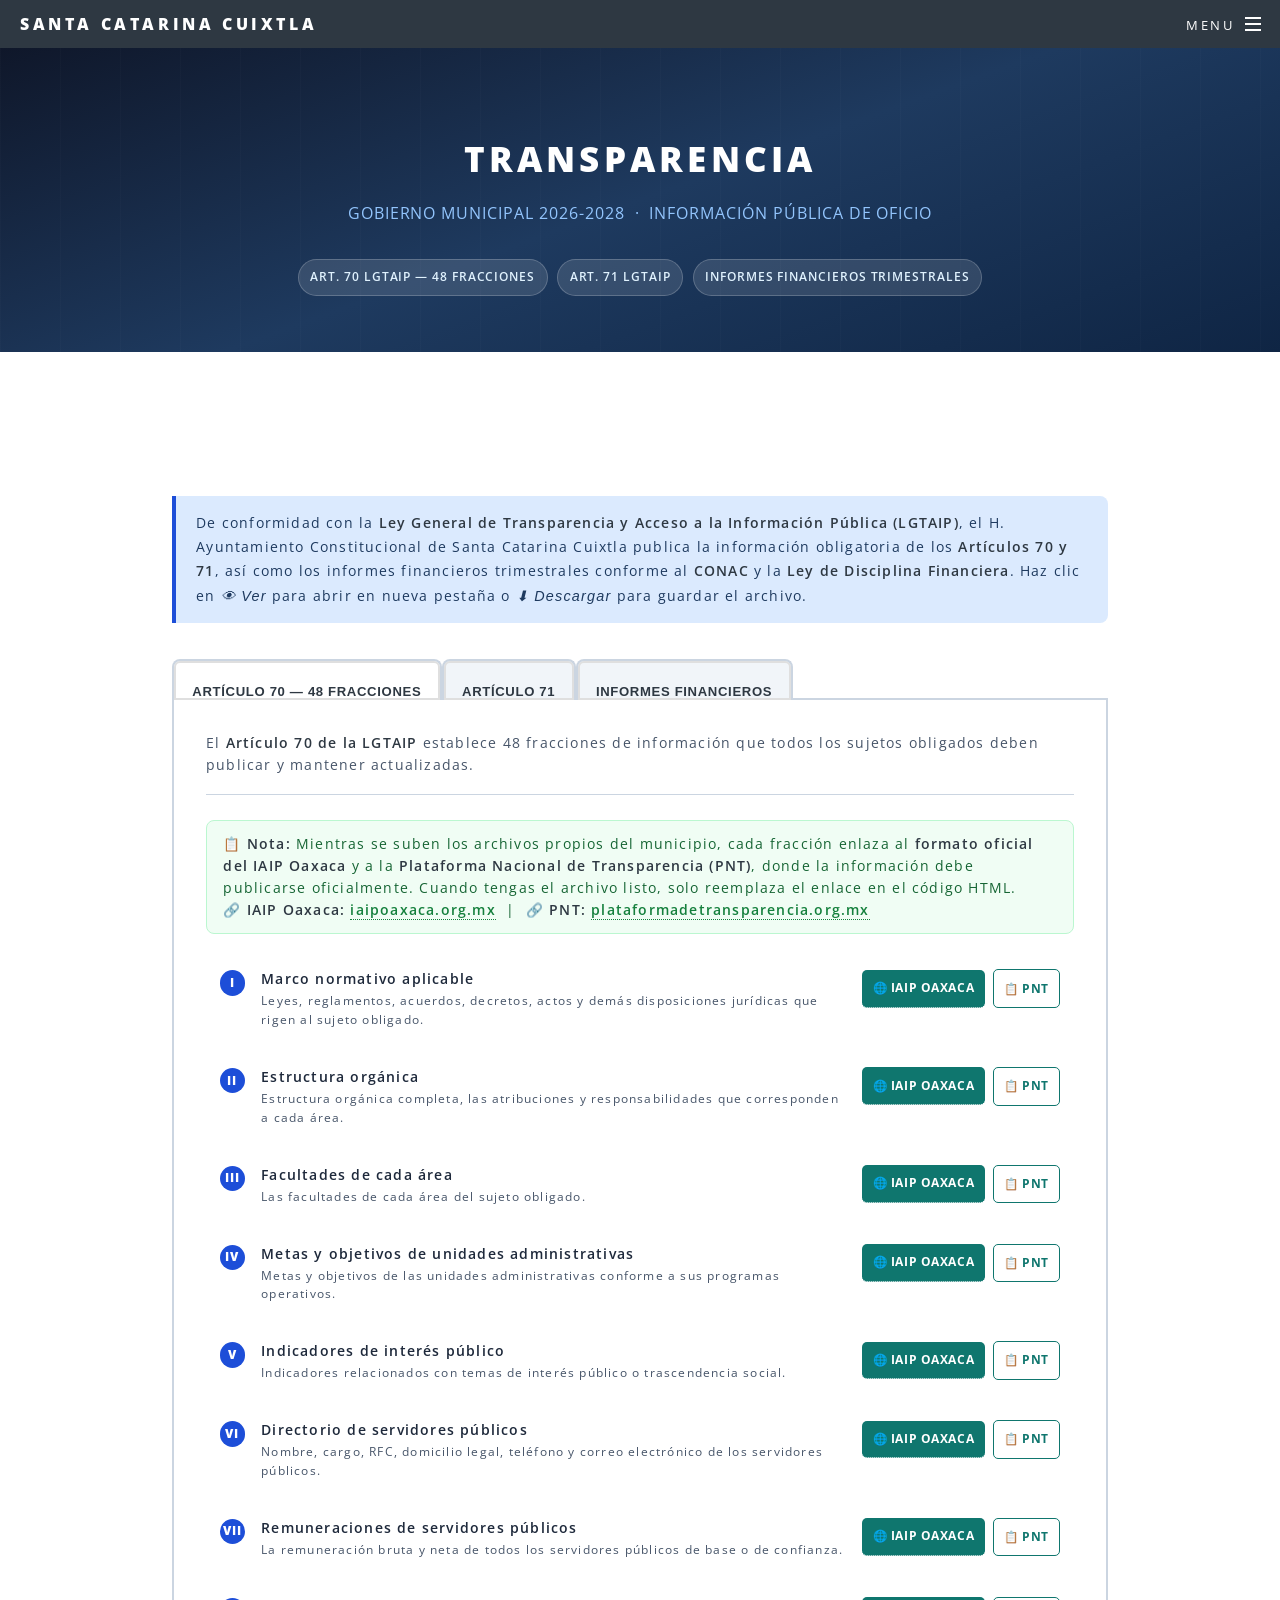
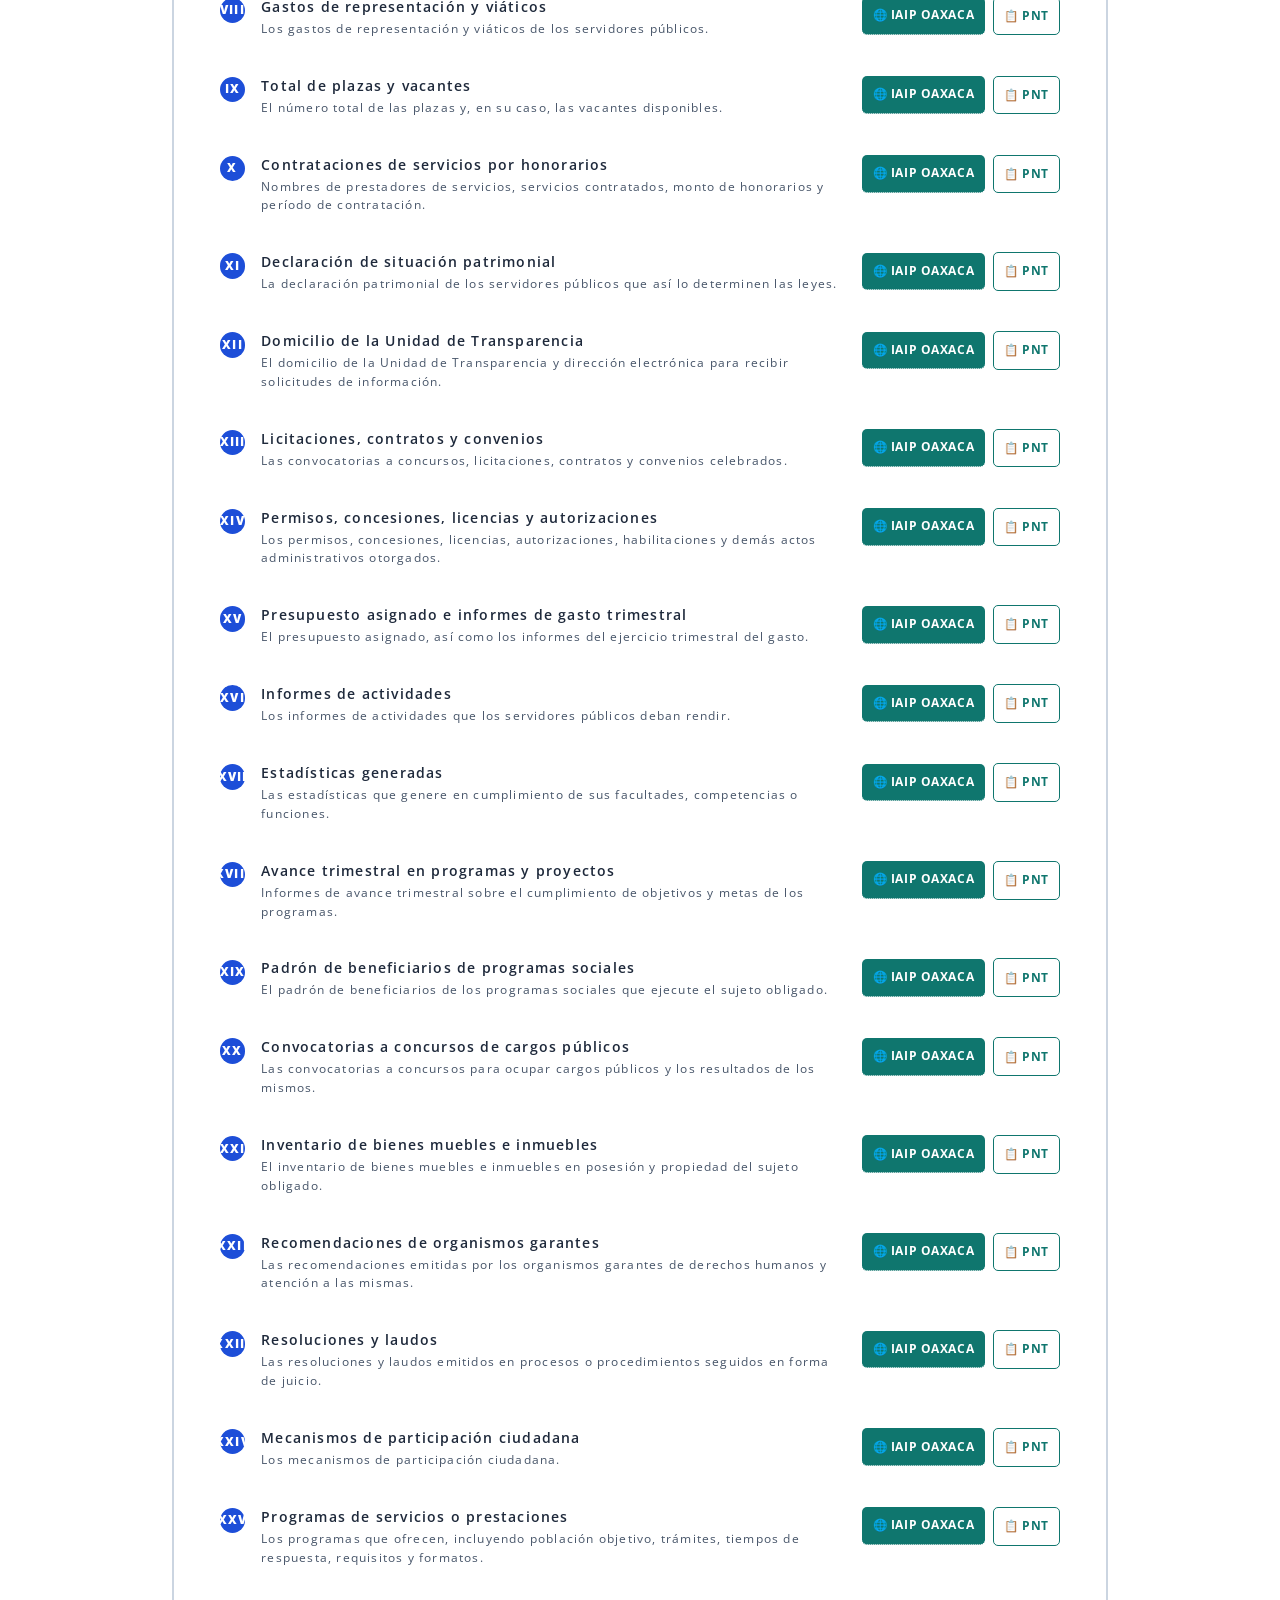
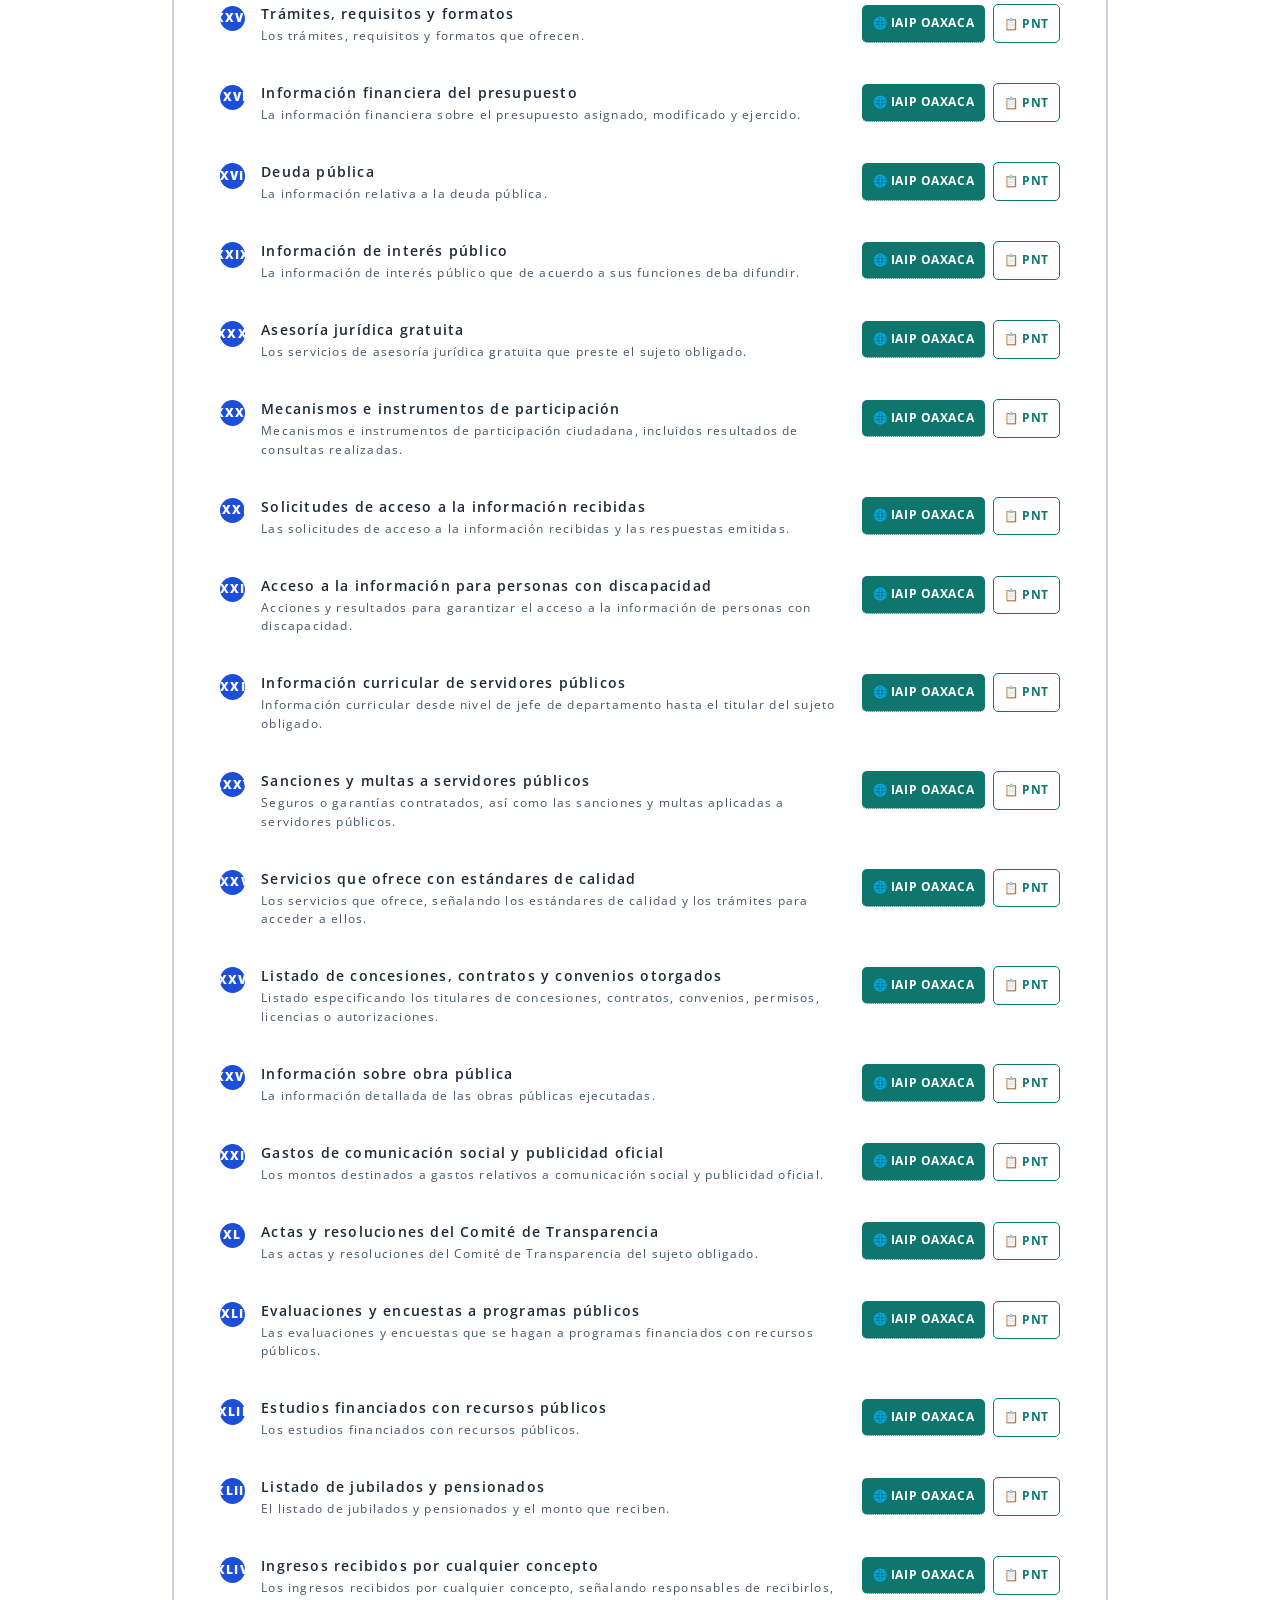
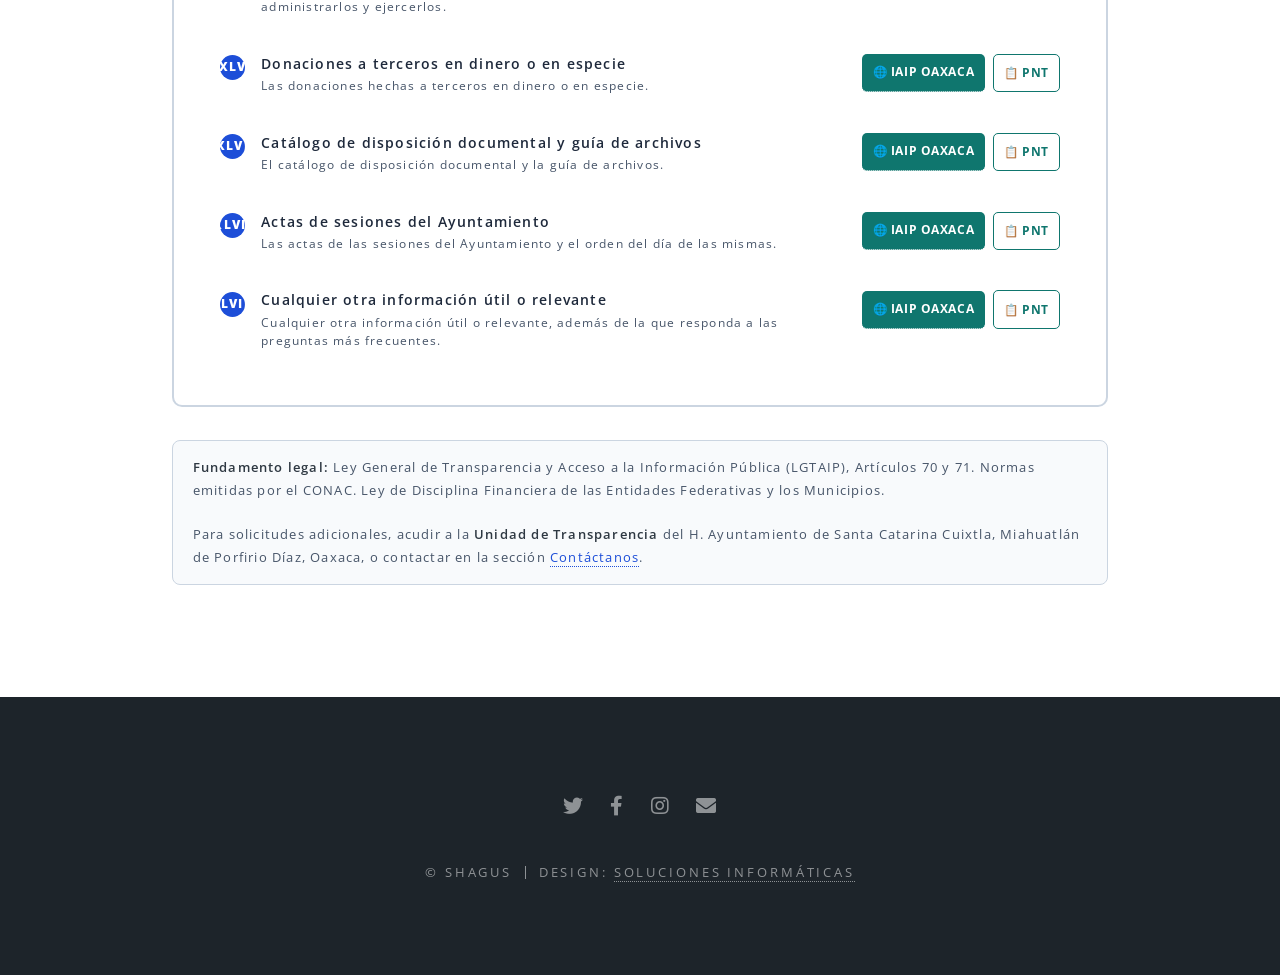
==== commit 99a6eaca: "new" ====
--- a/transparencia.html
+++ b/transparencia.html
@@ -64,6 +64,14 @@
 		.archivo-icono.zip  { color:#d97706; }
 		.archivo-nombre { flex:1; font-size:.87em; font-weight:500; color:var(--texto); min-width:120px; }
 		.archivo-tipo   { font-size:.72em; font-weight:700; color:var(--texto-sub); flex-shrink:0; }
+		
+		.btn-externo { display:inline-flex; align-items:center; gap:.35em; background:#0f766e; color:#fff!important; font-size:.72em; font-weight:700; letter-spacing:.05em; text-transform:uppercase; padding:.45em .9em; border-radius:5px; text-decoration:none; white-space:nowrap; transition:background .2s,transform .1s; }
+		.btn-externo:hover { background:#0d6460; transform:translateY(-1px); }
+		.btn-pnt { display:inline-flex; align-items:center; gap:.35em; background:transparent; color:#0f766e!important; font-size:.72em; font-weight:700; letter-spacing:.05em; text-transform:uppercase; padding:.45em .9em; border-radius:5px; text-decoration:none; white-space:nowrap; border:1.5px solid #0f766e; transition:all .2s; }
+		.btn-pnt:hover { background:#f0fdfa; transform:translateY(-1px); }
+		.aviso-externo { background:#f0fdf4; border:1px solid #bbf7d0; border-radius:8px; padding:.9em 1.2em; margin-bottom:1.5em; font-size:.85em; color:#166534; line-height:1.6; }
+		.aviso-externo strong { color:#14532d; }
+		.aviso-externo a { color:#15803d; font-weight:600; }
 		.nota-legal { background:#f8fafc; border:1px solid var(--gris-borde); border-radius:8px; padding:1.2em 1.5em; margin-top:2.5em; font-size:.82em; color:var(--texto-sub); line-height:1.7; }
 		.nota-legal strong { color:var(--texto); }
 		@media screen and (max-width:680px) {
@@ -119,6 +127,13 @@
 		<!-- ═══ TAB ART. 70 ═══ -->
 		<div id="tab-art70" class="tab-panel active"><div class="panel-box">
 			<p class="panel-desc">El <strong>Artículo 70 de la LGTAIP</strong> establece 48 fracciones de información que todos los sujetos obligados deben publicar y mantener actualizadas.</p>
+		<div class="aviso-externo">
+			📋 <strong>Nota:</strong> Mientras se suben los archivos propios del municipio, cada fracción enlaza al
+			<strong>formato oficial del IAIP Oaxaca</strong> y a la <strong>Plataforma Nacional de Transparencia (PNT)</strong>,
+			donde la información debe publicarse oficialmente. Cuando tengas el archivo listo, solo reemplaza el enlace en el código HTML.<br>
+			🔗 <strong>IAIP Oaxaca:</strong> <a href="https://iaipoaxaca.org.mx" target="_blank">iaipoaxaca.org.mx</a> &nbsp;|&nbsp;
+			🔗 <strong>PNT:</strong> <a href="https://www.plataformadetransparencia.org.mx" target="_blank">plataformadetransparencia.org.mx</a>
+		</div>
 
 			<!-- Macro para cada fracción: num | titulo | desc | ruta -->
 			<div class="fraccion-item">
@@ -128,9 +143,9 @@
 					<div class="fraccion-desc">Leyes, reglamentos, acuerdos, decretos, actos y demás disposiciones jurídicas que rigen al sujeto obligado.</div>
 				</div>
 				<div class="fraccion-acciones">
-					<a href="archivos/art70/frac01-marco-normativo.pdf" target="_blank" class="btn-ver">👁 Ver</a>
-					<a href="archivos/art70/frac01-marco-normativo.pdf" download class="btn-dl">⬇ Descargar</a>
-				</div>
+				<a href="https://iaipoaxaca.org.mx/transparencia" target="_blank" class="btn-externo">🌐 IAIP Oaxaca</a>
+				<a href="https://www.plataformadetransparencia.org.mx" target="_blank" class="btn-pnt">📋 PNT</a>
+			</div>
 			</div>
 
 			<div class="fraccion-item">
@@ -140,9 +155,9 @@
 					<div class="fraccion-desc">Estructura orgánica completa, las atribuciones y responsabilidades que corresponden a cada área.</div>
 				</div>
 				<div class="fraccion-acciones">
-					<a href="archivos/art70/frac02-estructura-organica.pdf" target="_blank" class="btn-ver">👁 Ver</a>
-					<a href="archivos/art70/frac02-estructura-organica.pdf" download class="btn-dl">⬇ Descargar</a>
-				</div>
+				<a href="https://iaipoaxaca.org.mx/transparencia" target="_blank" class="btn-externo">🌐 IAIP Oaxaca</a>
+				<a href="https://www.plataformadetransparencia.org.mx" target="_blank" class="btn-pnt">📋 PNT</a>
+			</div>
 			</div>
 
 			<div class="fraccion-item">
@@ -152,9 +167,9 @@
 					<div class="fraccion-desc">Las facultades de cada área del sujeto obligado.</div>
 				</div>
 				<div class="fraccion-acciones">
-					<a href="archivos/art70/frac03-facultades-areas.pdf" target="_blank" class="btn-ver">👁 Ver</a>
-					<a href="archivos/art70/frac03-facultades-areas.pdf" download class="btn-dl">⬇ Descargar</a>
-				</div>
+				<a href="https://iaipoaxaca.org.mx/transparencia" target="_blank" class="btn-externo">🌐 IAIP Oaxaca</a>
+				<a href="https://www.plataformadetransparencia.org.mx" target="_blank" class="btn-pnt">📋 PNT</a>
+			</div>
 			</div>
 
 			<div class="fraccion-item">
@@ -164,9 +179,9 @@
 					<div class="fraccion-desc">Metas y objetivos de las unidades administrativas conforme a sus programas operativos.</div>
 				</div>
 				<div class="fraccion-acciones">
-					<a href="archivos/art70/frac04-metas-objetivos.pdf" target="_blank" class="btn-ver">👁 Ver</a>
-					<a href="archivos/art70/frac04-metas-objetivos.pdf" download class="btn-dl">⬇ Descargar</a>
-				</div>
+				<a href="https://iaipoaxaca.org.mx/transparencia" target="_blank" class="btn-externo">🌐 IAIP Oaxaca</a>
+				<a href="https://www.plataformadetransparencia.org.mx" target="_blank" class="btn-pnt">📋 PNT</a>
+			</div>
 			</div>
 
 			<div class="fraccion-item">
@@ -176,9 +191,9 @@
 					<div class="fraccion-desc">Indicadores relacionados con temas de interés público o trascendencia social.</div>
 				</div>
 				<div class="fraccion-acciones">
-					<a href="archivos/art70/frac05-indicadores.pdf" target="_blank" class="btn-ver">👁 Ver</a>
-					<a href="archivos/art70/frac05-indicadores.pdf" download class="btn-dl">⬇ Descargar</a>
-				</div>
+				<a href="https://iaipoaxaca.org.mx/transparencia" target="_blank" class="btn-externo">🌐 IAIP Oaxaca</a>
+				<a href="https://www.plataformadetransparencia.org.mx" target="_blank" class="btn-pnt">📋 PNT</a>
+			</div>
 			</div>
 
 			<div class="fraccion-item">
@@ -188,9 +203,9 @@
 					<div class="fraccion-desc">Nombre, cargo, RFC, domicilio legal, teléfono y correo electrónico de los servidores públicos.</div>
 				</div>
 				<div class="fraccion-acciones">
-					<a href="archivos/art70/frac06-directorio.pdf" target="_blank" class="btn-ver">👁 Ver</a>
-					<a href="archivos/art70/frac06-directorio.pdf" download class="btn-dl">⬇ Descargar</a>
-				</div>
+				<a href="https://iaipoaxaca.org.mx/transparencia" target="_blank" class="btn-externo">🌐 IAIP Oaxaca</a>
+				<a href="https://www.plataformadetransparencia.org.mx" target="_blank" class="btn-pnt">📋 PNT</a>
+			</div>
 			</div>
 
 			<div class="fraccion-item">
@@ -200,9 +215,9 @@
 					<div class="fraccion-desc">La remuneración bruta y neta de todos los servidores públicos de base o de confianza.</div>
 				</div>
 				<div class="fraccion-acciones">
-					<a href="archivos/art70/frac07-remuneraciones.pdf" target="_blank" class="btn-ver">👁 Ver</a>
-					<a href="archivos/art70/frac07-remuneraciones.pdf" download class="btn-dl">⬇ Descargar</a>
-				</div>
+				<a href="https://iaipoaxaca.org.mx/transparencia" target="_blank" class="btn-externo">🌐 IAIP Oaxaca</a>
+				<a href="https://www.plataformadetransparencia.org.mx" target="_blank" class="btn-pnt">📋 PNT</a>
+			</div>
 			</div>
 
 			<div class="fraccion-item">
@@ -212,9 +227,9 @@
 					<div class="fraccion-desc">Los gastos de representación y viáticos de los servidores públicos.</div>
 				</div>
 				<div class="fraccion-acciones">
-					<a href="archivos/art70/frac08-viaticos.pdf" target="_blank" class="btn-ver">👁 Ver</a>
-					<a href="archivos/art70/frac08-viaticos.pdf" download class="btn-dl">⬇ Descargar</a>
-				</div>
+				<a href="https://iaipoaxaca.org.mx/transparencia" target="_blank" class="btn-externo">🌐 IAIP Oaxaca</a>
+				<a href="https://www.plataformadetransparencia.org.mx" target="_blank" class="btn-pnt">📋 PNT</a>
+			</div>
 			</div>
 
 			<div class="fraccion-item">
@@ -224,9 +239,9 @@
 					<div class="fraccion-desc">El número total de las plazas y, en su caso, las vacantes disponibles.</div>
 				</div>
 				<div class="fraccion-acciones">
-					<a href="archivos/art70/frac09-plazas.pdf" target="_blank" class="btn-ver">👁 Ver</a>
-					<a href="archivos/art70/frac09-plazas.pdf" download class="btn-dl">⬇ Descargar</a>
-				</div>
+				<a href="https://iaipoaxaca.org.mx/transparencia" target="_blank" class="btn-externo">🌐 IAIP Oaxaca</a>
+				<a href="https://www.plataformadetransparencia.org.mx" target="_blank" class="btn-pnt">📋 PNT</a>
+			</div>
 			</div>
 
 			<div class="fraccion-item">
@@ -236,9 +251,9 @@
 					<div class="fraccion-desc">Nombres de prestadores de servicios, servicios contratados, monto de honorarios y período de contratación.</div>
 				</div>
 				<div class="fraccion-acciones">
-					<a href="archivos/art70/frac10-honorarios.pdf" target="_blank" class="btn-ver">👁 Ver</a>
-					<a href="archivos/art70/frac10-honorarios.pdf" download class="btn-dl">⬇ Descargar</a>
-				</div>
+				<a href="https://iaipoaxaca.org.mx/transparencia" target="_blank" class="btn-externo">🌐 IAIP Oaxaca</a>
+				<a href="https://www.plataformadetransparencia.org.mx" target="_blank" class="btn-pnt">📋 PNT</a>
+			</div>
 			</div>
 
 			<div class="fraccion-item">
@@ -248,9 +263,9 @@
 					<div class="fraccion-desc">La declaración patrimonial de los servidores públicos que así lo determinen las leyes.</div>
 				</div>
 				<div class="fraccion-acciones">
-					<a href="archivos/art70/frac11-declaracion-patrimonial.pdf" target="_blank" class="btn-ver">👁 Ver</a>
-					<a href="archivos/art70/frac11-declaracion-patrimonial.pdf" download class="btn-dl">⬇ Descargar</a>
-				</div>
+				<a href="https://iaipoaxaca.org.mx/transparencia" target="_blank" class="btn-externo">🌐 IAIP Oaxaca</a>
+				<a href="https://www.plataformadetransparencia.org.mx" target="_blank" class="btn-pnt">📋 PNT</a>
+			</div>
 			</div>
 
 			<div class="fraccion-item">
@@ -260,9 +275,9 @@
 					<div class="fraccion-desc">El domicilio de la Unidad de Transparencia y dirección electrónica para recibir solicitudes de información.</div>
 				</div>
 				<div class="fraccion-acciones">
-					<a href="archivos/art70/frac12-unidad-transparencia.pdf" target="_blank" class="btn-ver">👁 Ver</a>
-					<a href="archivos/art70/frac12-unidad-transparencia.pdf" download class="btn-dl">⬇ Descargar</a>
-				</div>
+				<a href="https://iaipoaxaca.org.mx/transparencia" target="_blank" class="btn-externo">🌐 IAIP Oaxaca</a>
+				<a href="https://www.plataformadetransparencia.org.mx" target="_blank" class="btn-pnt">📋 PNT</a>
+			</div>
 			</div>
 
 			<div class="fraccion-item">
@@ -272,9 +287,9 @@
 					<div class="fraccion-desc">Las convocatorias a concursos, licitaciones, contratos y convenios celebrados.</div>
 				</div>
 				<div class="fraccion-acciones">
-					<a href="archivos/art70/frac13-contratos-licitaciones.pdf" target="_blank" class="btn-ver">👁 Ver</a>
-					<a href="archivos/art70/frac13-contratos-licitaciones.pdf" download class="btn-dl">⬇ Descargar</a>
-				</div>
+				<a href="https://iaipoaxaca.org.mx/transparencia" target="_blank" class="btn-externo">🌐 IAIP Oaxaca</a>
+				<a href="https://www.plataformadetransparencia.org.mx" target="_blank" class="btn-pnt">📋 PNT</a>
+			</div>
 			</div>
 
 			<div class="fraccion-item">
@@ -284,9 +299,9 @@
 					<div class="fraccion-desc">Los permisos, concesiones, licencias, autorizaciones, habilitaciones y demás actos administrativos otorgados.</div>
 				</div>
 				<div class="fraccion-acciones">
-					<a href="archivos/art70/frac14-permisos-concesiones.pdf" target="_blank" class="btn-ver">👁 Ver</a>
-					<a href="archivos/art70/frac14-permisos-concesiones.pdf" download class="btn-dl">⬇ Descargar</a>
-				</div>
+				<a href="https://iaipoaxaca.org.mx/transparencia" target="_blank" class="btn-externo">🌐 IAIP Oaxaca</a>
+				<a href="https://www.plataformadetransparencia.org.mx" target="_blank" class="btn-pnt">📋 PNT</a>
+			</div>
 			</div>
 
 			<div class="fraccion-item">
@@ -296,9 +311,9 @@
 					<div class="fraccion-desc">El presupuesto asignado, así como los informes del ejercicio trimestral del gasto.</div>
 				</div>
 				<div class="fraccion-acciones">
-					<a href="archivos/art70/frac15-presupuesto.pdf" target="_blank" class="btn-ver">👁 Ver</a>
-					<a href="archivos/art70/frac15-presupuesto.pdf" download class="btn-dl">⬇ Descargar</a>
-				</div>
+				<a href="https://iaipoaxaca.org.mx/transparencia" target="_blank" class="btn-externo">🌐 IAIP Oaxaca</a>
+				<a href="https://www.plataformadetransparencia.org.mx" target="_blank" class="btn-pnt">📋 PNT</a>
+			</div>
 			</div>
 
 			<div class="fraccion-item">
@@ -308,9 +323,9 @@
 					<div class="fraccion-desc">Los informes de actividades que los servidores públicos deban rendir.</div>
 				</div>
 				<div class="fraccion-acciones">
-					<a href="archivos/art70/frac16-informes-actividades.pdf" target="_blank" class="btn-ver">👁 Ver</a>
-					<a href="archivos/art70/frac16-informes-actividades.pdf" download class="btn-dl">⬇ Descargar</a>
-				</div>
+				<a href="https://iaipoaxaca.org.mx/transparencia" target="_blank" class="btn-externo">🌐 IAIP Oaxaca</a>
+				<a href="https://www.plataformadetransparencia.org.mx" target="_blank" class="btn-pnt">📋 PNT</a>
+			</div>
 			</div>
 
 			<div class="fraccion-item">
@@ -320,9 +335,9 @@
 					<div class="fraccion-desc">Las estadísticas que genere en cumplimiento de sus facultades, competencias o funciones.</div>
 				</div>
 				<div class="fraccion-acciones">
-					<a href="archivos/art70/frac17-estadisticas.pdf" target="_blank" class="btn-ver">👁 Ver</a>
-					<a href="archivos/art70/frac17-estadisticas.pdf" download class="btn-dl">⬇ Descargar</a>
-				</div>
+				<a href="https://iaipoaxaca.org.mx/transparencia" target="_blank" class="btn-externo">🌐 IAIP Oaxaca</a>
+				<a href="https://www.plataformadetransparencia.org.mx" target="_blank" class="btn-pnt">📋 PNT</a>
+			</div>
 			</div>
 
 			<div class="fraccion-item">
@@ -332,9 +347,9 @@
 					<div class="fraccion-desc">Informes de avance trimestral sobre el cumplimiento de objetivos y metas de los programas.</div>
 				</div>
 				<div class="fraccion-acciones">
-					<a href="archivos/art70/frac18-avance-programas.pdf" target="_blank" class="btn-ver">👁 Ver</a>
-					<a href="archivos/art70/frac18-avance-programas.pdf" download class="btn-dl">⬇ Descargar</a>
-				</div>
+				<a href="https://iaipoaxaca.org.mx/transparencia" target="_blank" class="btn-externo">🌐 IAIP Oaxaca</a>
+				<a href="https://www.plataformadetransparencia.org.mx" target="_blank" class="btn-pnt">📋 PNT</a>
+			</div>
 			</div>
 
 			<div class="fraccion-item">
@@ -344,9 +359,9 @@
 					<div class="fraccion-desc">El padrón de beneficiarios de los programas sociales que ejecute el sujeto obligado.</div>
 				</div>
 				<div class="fraccion-acciones">
-					<a href="archivos/art70/frac19-padron-beneficiarios.pdf" target="_blank" class="btn-ver">👁 Ver</a>
-					<a href="archivos/art70/frac19-padron-beneficiarios.pdf" download class="btn-dl">⬇ Descargar</a>
-				</div>
+				<a href="https://iaipoaxaca.org.mx/transparencia" target="_blank" class="btn-externo">🌐 IAIP Oaxaca</a>
+				<a href="https://www.plataformadetransparencia.org.mx" target="_blank" class="btn-pnt">📋 PNT</a>
+			</div>
 			</div>
 
 			<div class="fraccion-item">
@@ -356,9 +371,9 @@
 					<div class="fraccion-desc">Las convocatorias a concursos para ocupar cargos públicos y los resultados de los mismos.</div>
 				</div>
 				<div class="fraccion-acciones">
-					<a href="archivos/art70/frac20-convocatorias.pdf" target="_blank" class="btn-ver">👁 Ver</a>
-					<a href="archivos/art70/frac20-convocatorias.pdf" download class="btn-dl">⬇ Descargar</a>
-				</div>
+				<a href="https://iaipoaxaca.org.mx/transparencia" target="_blank" class="btn-externo">🌐 IAIP Oaxaca</a>
+				<a href="https://www.plataformadetransparencia.org.mx" target="_blank" class="btn-pnt">📋 PNT</a>
+			</div>
 			</div>
 
 			<div class="fraccion-item">
@@ -368,9 +383,9 @@
 					<div class="fraccion-desc">El inventario de bienes muebles e inmuebles en posesión y propiedad del sujeto obligado.</div>
 				</div>
 				<div class="fraccion-acciones">
-					<a href="archivos/art70/frac21-inventario-bienes.pdf" target="_blank" class="btn-ver">👁 Ver</a>
-					<a href="archivos/art70/frac21-inventario-bienes.pdf" download class="btn-dl">⬇ Descargar</a>
-				</div>
+				<a href="https://iaipoaxaca.org.mx/transparencia" target="_blank" class="btn-externo">🌐 IAIP Oaxaca</a>
+				<a href="https://www.plataformadetransparencia.org.mx" target="_blank" class="btn-pnt">📋 PNT</a>
+			</div>
 			</div>
 
 			<div class="fraccion-item">
@@ -380,9 +395,9 @@
 					<div class="fraccion-desc">Las recomendaciones emitidas por los organismos garantes de derechos humanos y atención a las mismas.</div>
 				</div>
 				<div class="fraccion-acciones">
-					<a href="archivos/art70/frac22-recomendaciones.pdf" target="_blank" class="btn-ver">👁 Ver</a>
-					<a href="archivos/art70/frac22-recomendaciones.pdf" download class="btn-dl">⬇ Descargar</a>
-				</div>
+				<a href="https://iaipoaxaca.org.mx/transparencia" target="_blank" class="btn-externo">🌐 IAIP Oaxaca</a>
+				<a href="https://www.plataformadetransparencia.org.mx" target="_blank" class="btn-pnt">📋 PNT</a>
+			</div>
 			</div>
 
 			<div class="fraccion-item">
@@ -392,9 +407,9 @@
 					<div class="fraccion-desc">Las resoluciones y laudos emitidos en procesos o procedimientos seguidos en forma de juicio.</div>
 				</div>
 				<div class="fraccion-acciones">
-					<a href="archivos/art70/frac23-resoluciones-laudos.pdf" target="_blank" class="btn-ver">👁 Ver</a>
-					<a href="archivos/art70/frac23-resoluciones-laudos.pdf" download class="btn-dl">⬇ Descargar</a>
-				</div>
+				<a href="https://iaipoaxaca.org.mx/transparencia" target="_blank" class="btn-externo">🌐 IAIP Oaxaca</a>
+				<a href="https://www.plataformadetransparencia.org.mx" target="_blank" class="btn-pnt">📋 PNT</a>
+			</div>
 			</div>
 
 			<div class="fraccion-item">
@@ -404,9 +419,9 @@
 					<div class="fraccion-desc">Los mecanismos de participación ciudadana.</div>
 				</div>
 				<div class="fraccion-acciones">
-					<a href="archivos/art70/frac24-participacion-ciudadana.pdf" target="_blank" class="btn-ver">👁 Ver</a>
-					<a href="archivos/art70/frac24-participacion-ciudadana.pdf" download class="btn-dl">⬇ Descargar</a>
-				</div>
+				<a href="https://iaipoaxaca.org.mx/transparencia" target="_blank" class="btn-externo">🌐 IAIP Oaxaca</a>
+				<a href="https://www.plataformadetransparencia.org.mx" target="_blank" class="btn-pnt">📋 PNT</a>
+			</div>
 			</div>
 
 			<div class="fraccion-item">
@@ -416,9 +431,9 @@
 					<div class="fraccion-desc">Los programas que ofrecen, incluyendo población objetivo, trámites, tiempos de respuesta, requisitos y formatos.</div>
 				</div>
 				<div class="fraccion-acciones">
-					<a href="archivos/art70/frac25-programas-servicios.pdf" target="_blank" class="btn-ver">👁 Ver</a>
-					<a href="archivos/art70/frac25-programas-servicios.pdf" download class="btn-dl">⬇ Descargar</a>
-				</div>
+				<a href="https://iaipoaxaca.org.mx/transparencia" target="_blank" class="btn-externo">🌐 IAIP Oaxaca</a>
+				<a href="https://www.plataformadetransparencia.org.mx" target="_blank" class="btn-pnt">📋 PNT</a>
+			</div>
 			</div>
 
 			<div class="fraccion-item">
@@ -428,9 +443,9 @@
 					<div class="fraccion-desc">Los trámites, requisitos y formatos que ofrecen.</div>
 				</div>
 				<div class="fraccion-acciones">
-					<a href="archivos/art70/frac26-tramites-formatos.pdf" target="_blank" class="btn-ver">👁 Ver</a>
-					<a href="archivos/art70/frac26-tramites-formatos.pdf" download class="btn-dl">⬇ Descargar</a>
-				</div>
+				<a href="https://iaipoaxaca.org.mx/transparencia" target="_blank" class="btn-externo">🌐 IAIP Oaxaca</a>
+				<a href="https://www.plataformadetransparencia.org.mx" target="_blank" class="btn-pnt">📋 PNT</a>
+			</div>
 			</div>
 
 			<div class="fraccion-item">
@@ -440,9 +455,9 @@
 					<div class="fraccion-desc">La información financiera sobre el presupuesto asignado, modificado y ejercido.</div>
 				</div>
 				<div class="fraccion-acciones">
-					<a href="archivos/art70/frac27-info-financiera.pdf" target="_blank" class="btn-ver">👁 Ver</a>
-					<a href="archivos/art70/frac27-info-financiera.pdf" download class="btn-dl">⬇ Descargar</a>
-				</div>
+				<a href="https://iaipoaxaca.org.mx/transparencia" target="_blank" class="btn-externo">🌐 IAIP Oaxaca</a>
+				<a href="https://www.plataformadetransparencia.org.mx" target="_blank" class="btn-pnt">📋 PNT</a>
+			</div>
 			</div>
 
 			<div class="fraccion-item">
@@ -452,9 +467,9 @@
 					<div class="fraccion-desc">La información relativa a la deuda pública.</div>
 				</div>
 				<div class="fraccion-acciones">
-					<a href="archivos/art70/frac28-deuda-publica.pdf" target="_blank" class="btn-ver">👁 Ver</a>
-					<a href="archivos/art70/frac28-deuda-publica.pdf" download class="btn-dl">⬇ Descargar</a>
-				</div>
+				<a href="https://iaipoaxaca.org.mx/transparencia" target="_blank" class="btn-externo">🌐 IAIP Oaxaca</a>
+				<a href="https://www.plataformadetransparencia.org.mx" target="_blank" class="btn-pnt">📋 PNT</a>
+			</div>
 			</div>
 
 			<div class="fraccion-item">
@@ -464,9 +479,9 @@
 					<div class="fraccion-desc">La información de interés público que de acuerdo a sus funciones deba difundir.</div>
 				</div>
 				<div class="fraccion-acciones">
-					<a href="archivos/art70/frac29-interes-publico.pdf" target="_blank" class="btn-ver">👁 Ver</a>
-					<a href="archivos/art70/frac29-interes-publico.pdf" download class="btn-dl">⬇ Descargar</a>
-				</div>
+				<a href="https://iaipoaxaca.org.mx/transparencia" target="_blank" class="btn-externo">🌐 IAIP Oaxaca</a>
+				<a href="https://www.plataformadetransparencia.org.mx" target="_blank" class="btn-pnt">📋 PNT</a>
+			</div>
 			</div>
 
 			<div class="fraccion-item">
@@ -476,9 +491,9 @@
 					<div class="fraccion-desc">Los servicios de asesoría jurídica gratuita que preste el sujeto obligado.</div>
 				</div>
 				<div class="fraccion-acciones">
-					<a href="archivos/art70/frac30-asesoria-juridica.pdf" target="_blank" class="btn-ver">👁 Ver</a>
-					<a href="archivos/art70/frac30-asesoria-juridica.pdf" download class="btn-dl">⬇ Descargar</a>
-				</div>
+				<a href="https://iaipoaxaca.org.mx/transparencia" target="_blank" class="btn-externo">🌐 IAIP Oaxaca</a>
+				<a href="https://www.plataformadetransparencia.org.mx" target="_blank" class="btn-pnt">📋 PNT</a>
+			</div>
 			</div>
 
 			<div class="fraccion-item">
@@ -488,9 +503,9 @@
 					<div class="fraccion-desc">Mecanismos e instrumentos de participación ciudadana, incluidos resultados de consultas realizadas.</div>
 				</div>
 				<div class="fraccion-acciones">
-					<a href="archivos/art70/frac31-mecanismos-participacion.pdf" target="_blank" class="btn-ver">👁 Ver</a>
-					<a href="archivos/art70/frac31-mecanismos-participacion.pdf" download class="btn-dl">⬇ Descargar</a>
-				</div>
+				<a href="https://iaipoaxaca.org.mx/transparencia" target="_blank" class="btn-externo">🌐 IAIP Oaxaca</a>
+				<a href="https://www.plataformadetransparencia.org.mx" target="_blank" class="btn-pnt">📋 PNT</a>
+			</div>
 			</div>
 
 			<div class="fraccion-item">
@@ -500,9 +515,9 @@
 					<div class="fraccion-desc">Las solicitudes de acceso a la información recibidas y las respuestas emitidas.</div>
 				</div>
 				<div class="fraccion-acciones">
-					<a href="archivos/art70/frac32-solicitudes-info.pdf" target="_blank" class="btn-ver">👁 Ver</a>
-					<a href="archivos/art70/frac32-solicitudes-info.pdf" download class="btn-dl">⬇ Descargar</a>
-				</div>
+				<a href="https://iaipoaxaca.org.mx/transparencia" target="_blank" class="btn-externo">🌐 IAIP Oaxaca</a>
+				<a href="https://www.plataformadetransparencia.org.mx" target="_blank" class="btn-pnt">📋 PNT</a>
+			</div>
 			</div>
 
 			<div class="fraccion-item">
@@ -512,9 +527,9 @@
 					<div class="fraccion-desc">Acciones y resultados para garantizar el acceso a la información de personas con discapacidad.</div>
 				</div>
 				<div class="fraccion-acciones">
-					<a href="archivos/art70/frac33-discapacidad.pdf" target="_blank" class="btn-ver">👁 Ver</a>
-					<a href="archivos/art70/frac33-discapacidad.pdf" download class="btn-dl">⬇ Descargar</a>
-				</div>
+				<a href="https://iaipoaxaca.org.mx/transparencia" target="_blank" class="btn-externo">🌐 IAIP Oaxaca</a>
+				<a href="https://www.plataformadetransparencia.org.mx" target="_blank" class="btn-pnt">📋 PNT</a>
+			</div>
 			</div>
 
 			<div class="fraccion-item">
@@ -524,9 +539,9 @@
 					<div class="fraccion-desc">Información curricular desde nivel de jefe de departamento hasta el titular del sujeto obligado.</div>
 				</div>
 				<div class="fraccion-acciones">
-					<a href="archivos/art70/frac34-curricula-servidores.pdf" target="_blank" class="btn-ver">👁 Ver</a>
-					<a href="archivos/art70/frac34-curricula-servidores.pdf" download class="btn-dl">⬇ Descargar</a>
-				</div>
+				<a href="https://iaipoaxaca.org.mx/transparencia" target="_blank" class="btn-externo">🌐 IAIP Oaxaca</a>
+				<a href="https://www.plataformadetransparencia.org.mx" target="_blank" class="btn-pnt">📋 PNT</a>
+			</div>
 			</div>
 
 			<div class="fraccion-item">
@@ -536,9 +551,9 @@
 					<div class="fraccion-desc">Seguros o garantías contratados, así como las sanciones y multas aplicadas a servidores públicos.</div>
 				</div>
 				<div class="fraccion-acciones">
-					<a href="archivos/art70/frac35-sanciones.pdf" target="_blank" class="btn-ver">👁 Ver</a>
-					<a href="archivos/art70/frac35-sanciones.pdf" download class="btn-dl">⬇ Descargar</a>
-				</div>
+				<a href="https://iaipoaxaca.org.mx/transparencia" target="_blank" class="btn-externo">🌐 IAIP Oaxaca</a>
+				<a href="https://www.plataformadetransparencia.org.mx" target="_blank" class="btn-pnt">📋 PNT</a>
+			</div>
 			</div>
 
 			<div class="fraccion-item">
@@ -548,9 +563,9 @@
 					<div class="fraccion-desc">Los servicios que ofrece, señalando los estándares de calidad y los trámites para acceder a ellos.</div>
 				</div>
 				<div class="fraccion-acciones">
-					<a href="archivos/art70/frac36-servicios.pdf" target="_blank" class="btn-ver">👁 Ver</a>
-					<a href="archivos/art70/frac36-servicios.pdf" download class="btn-dl">⬇ Descargar</a>
-				</div>
+				<a href="https://iaipoaxaca.org.mx/transparencia" target="_blank" class="btn-externo">🌐 IAIP Oaxaca</a>
+				<a href="https://www.plataformadetransparencia.org.mx" target="_blank" class="btn-pnt">📋 PNT</a>
+			</div>
 			</div>
 
 			<div class="fraccion-item">
@@ -560,9 +575,9 @@
 					<div class="fraccion-desc">Listado especificando los titulares de concesiones, contratos, convenios, permisos, licencias o autorizaciones.</div>
 				</div>
 				<div class="fraccion-acciones">
-					<a href="archivos/art70/frac37-concesiones-listado.pdf" target="_blank" class="btn-ver">👁 Ver</a>
-					<a href="archivos/art70/frac37-concesiones-listado.pdf" download class="btn-dl">⬇ Descargar</a>
-				</div>
+				<a href="https://iaipoaxaca.org.mx/transparencia" target="_blank" class="btn-externo">🌐 IAIP Oaxaca</a>
+				<a href="https://www.plataformadetransparencia.org.mx" target="_blank" class="btn-pnt">📋 PNT</a>
+			</div>
 			</div>
 
 			<div class="fraccion-item">
@@ -572,9 +587,9 @@
 					<div class="fraccion-desc">La información detallada de las obras públicas ejecutadas.</div>
 				</div>
 				<div class="fraccion-acciones">
-					<a href="archivos/art70/frac38-obra-publica.pdf" target="_blank" class="btn-ver">👁 Ver</a>
-					<a href="archivos/art70/frac38-obra-publica.pdf" download class="btn-dl">⬇ Descargar</a>
-				</div>
+				<a href="https://iaipoaxaca.org.mx/transparencia" target="_blank" class="btn-externo">🌐 IAIP Oaxaca</a>
+				<a href="https://www.plataformadetransparencia.org.mx" target="_blank" class="btn-pnt">📋 PNT</a>
+			</div>
 			</div>
 
 			<div class="fraccion-item">
@@ -584,9 +599,9 @@
 					<div class="fraccion-desc">Los montos destinados a gastos relativos a comunicación social y publicidad oficial.</div>
 				</div>
 				<div class="fraccion-acciones">
-					<a href="archivos/art70/frac39-comunicacion-social.pdf" target="_blank" class="btn-ver">👁 Ver</a>
-					<a href="archivos/art70/frac39-comunicacion-social.pdf" download class="btn-dl">⬇ Descargar</a>
-				</div>
+				<a href="https://iaipoaxaca.org.mx/transparencia" target="_blank" class="btn-externo">🌐 IAIP Oaxaca</a>
+				<a href="https://www.plataformadetransparencia.org.mx" target="_blank" class="btn-pnt">📋 PNT</a>
+			</div>
 			</div>
 
 			<div class="fraccion-item">
@@ -596,9 +611,9 @@
 					<div class="fraccion-desc">Las actas y resoluciones del Comité de Transparencia del sujeto obligado.</div>
 				</div>
 				<div class="fraccion-acciones">
-					<a href="archivos/art70/frac40-comite-transparencia.pdf" target="_blank" class="btn-ver">👁 Ver</a>
-					<a href="archivos/art70/frac40-comite-transparencia.pdf" download class="btn-dl">⬇ Descargar</a>
-				</div>
+				<a href="https://iaipoaxaca.org.mx/transparencia" target="_blank" class="btn-externo">🌐 IAIP Oaxaca</a>
+				<a href="https://www.plataformadetransparencia.org.mx" target="_blank" class="btn-pnt">📋 PNT</a>
+			</div>
 			</div>
 
 			<div class="fraccion-item">
@@ -608,9 +623,9 @@
 					<div class="fraccion-desc">Las evaluaciones y encuestas que se hagan a programas financiados con recursos públicos.</div>
 				</div>
 				<div class="fraccion-acciones">
-					<a href="archivos/art70/frac41-evaluaciones-encuestas.pdf" target="_blank" class="btn-ver">👁 Ver</a>
-					<a href="archivos/art70/frac41-evaluaciones-encuestas.pdf" download class="btn-dl">⬇ Descargar</a>
-				</div>
+				<a href="https://iaipoaxaca.org.mx/transparencia" target="_blank" class="btn-externo">🌐 IAIP Oaxaca</a>
+				<a href="https://www.plataformadetransparencia.org.mx" target="_blank" class="btn-pnt">📋 PNT</a>
+			</div>
 			</div>
 
 			<div class="fraccion-item">
@@ -620,9 +635,9 @@
 					<div class="fraccion-desc">Los estudios financiados con recursos públicos.</div>
 				</div>
 				<div class="fraccion-acciones">
-					<a href="archivos/art70/frac42-estudios.pdf" target="_blank" class="btn-ver">👁 Ver</a>
-					<a href="archivos/art70/frac42-estudios.pdf" download class="btn-dl">⬇ Descargar</a>
-				</div>
+				<a href="https://iaipoaxaca.org.mx/transparencia" target="_blank" class="btn-externo">🌐 IAIP Oaxaca</a>
+				<a href="https://www.plataformadetransparencia.org.mx" target="_blank" class="btn-pnt">📋 PNT</a>
+			</div>
 			</div>
 
 			<div class="fraccion-item">
@@ -632,9 +647,9 @@
 					<div class="fraccion-desc">El listado de jubilados y pensionados y el monto que reciben.</div>
 				</div>
 				<div class="fraccion-acciones">
-					<a href="archivos/art70/frac43-jubilados-pensionados.pdf" target="_blank" class="btn-ver">👁 Ver</a>
-					<a href="archivos/art70/frac43-jubilados-pensionados.pdf" download class="btn-dl">⬇ Descargar</a>
-				</div>
+				<a href="https://iaipoaxaca.org.mx/transparencia" target="_blank" class="btn-externo">🌐 IAIP Oaxaca</a>
+				<a href="https://www.plataformadetransparencia.org.mx" target="_blank" class="btn-pnt">📋 PNT</a>
+			</div>
 			</div>
 
 			<div class="fraccion-item">
@@ -644,9 +659,9 @@
 					<div class="fraccion-desc">Los ingresos recibidos por cualquier concepto, señalando responsables de recibirlos, administrarlos y ejercerlos.</div>
 				</div>
 				<div class="fraccion-acciones">
-					<a href="archivos/art70/frac44-ingresos.pdf" target="_blank" class="btn-ver">👁 Ver</a>
-					<a href="archivos/art70/frac44-ingresos.pdf" download class="btn-dl">⬇ Descargar</a>
-				</div>
+				<a href="https://iaipoaxaca.org.mx/transparencia" target="_blank" class="btn-externo">🌐 IAIP Oaxaca</a>
+				<a href="https://www.plataformadetransparencia.org.mx" target="_blank" class="btn-pnt">📋 PNT</a>
+			</div>
 			</div>
 
 			<div class="fraccion-item">
@@ -656,9 +671,9 @@
 					<div class="fraccion-desc">Las donaciones hechas a terceros en dinero o en especie.</div>
 				</div>
 				<div class="fraccion-acciones">
-					<a href="archivos/art70/frac45-donaciones-terceros.pdf" target="_blank" class="btn-ver">👁 Ver</a>
-					<a href="archivos/art70/frac45-donaciones-terceros.pdf" download class="btn-dl">⬇ Descargar</a>
-				</div>
+				<a href="https://iaipoaxaca.org.mx/transparencia" target="_blank" class="btn-externo">🌐 IAIP Oaxaca</a>
+				<a href="https://www.plataformadetransparencia.org.mx" target="_blank" class="btn-pnt">📋 PNT</a>
+			</div>
 			</div>
 
 			<div class="fraccion-item">
@@ -668,9 +683,9 @@
 					<div class="fraccion-desc">El catálogo de disposición documental y la guía de archivos.</div>
 				</div>
 				<div class="fraccion-acciones">
-					<a href="archivos/art70/frac46-catalogo-archivos.pdf" target="_blank" class="btn-ver">👁 Ver</a>
-					<a href="archivos/art70/frac46-catalogo-archivos.pdf" download class="btn-dl">⬇ Descargar</a>
-				</div>
+				<a href="https://iaipoaxaca.org.mx/transparencia" target="_blank" class="btn-externo">🌐 IAIP Oaxaca</a>
+				<a href="https://www.plataformadetransparencia.org.mx" target="_blank" class="btn-pnt">📋 PNT</a>
+			</div>
 			</div>
 
 			<div class="fraccion-item">
@@ -680,9 +695,9 @@
 					<div class="fraccion-desc">Las actas de las sesiones del Ayuntamiento y el orden del día de las mismas.</div>
 				</div>
 				<div class="fraccion-acciones">
-					<a href="archivos/art70/frac47-actas-sesiones.pdf" target="_blank" class="btn-ver">👁 Ver</a>
-					<a href="archivos/art70/frac47-actas-sesiones.pdf" download class="btn-dl">⬇ Descargar</a>
-				</div>
+				<a href="https://iaipoaxaca.org.mx/transparencia" target="_blank" class="btn-externo">🌐 IAIP Oaxaca</a>
+				<a href="https://www.plataformadetransparencia.org.mx" target="_blank" class="btn-pnt">📋 PNT</a>
+			</div>
 			</div>
 
 			<div class="fraccion-item">
@@ -692,9 +707,9 @@
 					<div class="fraccion-desc">Cualquier otra información útil o relevante, además de la que responda a las preguntas más frecuentes.</div>
 				</div>
 				<div class="fraccion-acciones">
-					<a href="archivos/art70/frac48-informacion-util.pdf" target="_blank" class="btn-ver">👁 Ver</a>
-					<a href="archivos/art70/frac48-informacion-util.pdf" download class="btn-dl">⬇ Descargar</a>
-				</div>
+				<a href="https://iaipoaxaca.org.mx/transparencia" target="_blank" class="btn-externo">🌐 IAIP Oaxaca</a>
+				<a href="https://www.plataformadetransparencia.org.mx" target="_blank" class="btn-pnt">📋 PNT</a>
+			</div>
 			</div>
 
 		</div></div><!-- /tab-art70 -->
@@ -702,6 +717,11 @@
 		<!-- ═══ TAB ART. 71 ═══ -->
 		<div id="tab-art71" class="tab-panel"><div class="panel-box">
 			<p class="panel-desc">El <strong>Artículo 71 de la LGTAIP</strong> establece obligaciones específicas de transparencia para municipios, adicionales a las del Artículo 70.</p>
+		<div class="aviso-externo">
+			📋 <strong>Nota:</strong> Los botones enlazan al <strong>IAIP Oaxaca</strong> y a la <strong>PNT</strong> mientras subes tus propios archivos.
+			🔗 <a href="https://iaipoaxaca.org.mx" target="_blank">iaipoaxaca.org.mx</a> &nbsp;|&nbsp;
+			🔗 <a href="https://www.plataformadetransparencia.org.mx" target="_blank">plataformadetransparencia.org.mx</a>
+		</div>
 
 			<div class="fraccion-item">
 				<div class="fraccion-num">I</div>
@@ -710,9 +730,9 @@
 					<div class="fraccion-desc">El listado de las asociaciones y organizaciones vecinales o civiles con registro municipal.</div>
 				</div>
 				<div class="fraccion-acciones">
-					<a href="archivos/art71/art71-frac01-asociaciones.pdf" target="_blank" class="btn-ver">👁 Ver</a>
-					<a href="archivos/art71/art71-frac01-asociaciones.pdf" download class="btn-dl">⬇ Descargar</a>
-				</div>
+				<a href="https://iaipoaxaca.org.mx/transparencia" target="_blank" class="btn-externo">🌐 IAIP Oaxaca</a>
+				<a href="https://www.plataformadetransparencia.org.mx" target="_blank" class="btn-pnt">📋 PNT</a>
+			</div>
 			</div>
 
 			<div class="fraccion-item">
@@ -722,9 +742,9 @@
 					<div class="fraccion-desc">Las obras públicas con sus montos de ejecución y nombre de los contratistas o proveedores.</div>
 				</div>
 				<div class="fraccion-acciones">
-					<a href="archivos/art71/art71-frac02-obras.pdf" target="_blank" class="btn-ver">👁 Ver</a>
-					<a href="archivos/art71/art71-frac02-obras.pdf" download class="btn-dl">⬇ Descargar</a>
-				</div>
+				<a href="https://iaipoaxaca.org.mx/transparencia" target="_blank" class="btn-externo">🌐 IAIP Oaxaca</a>
+				<a href="https://www.plataformadetransparencia.org.mx" target="_blank" class="btn-pnt">📋 PNT</a>
+			</div>
 			</div>
 
 			<div class="fraccion-item">
@@ -734,9 +754,9 @@
 					<div class="fraccion-desc">La información relativa al presupuesto participativo y el ejercicio del mismo.</div>
 				</div>
 				<div class="fraccion-acciones">
-					<a href="archivos/art71/art71-frac03-presupuesto-participativo.pdf" target="_blank" class="btn-ver">👁 Ver</a>
-					<a href="archivos/art71/art71-frac03-presupuesto-participativo.pdf" download class="btn-dl">⬇ Descargar</a>
-				</div>
+				<a href="https://iaipoaxaca.org.mx/transparencia" target="_blank" class="btn-externo">🌐 IAIP Oaxaca</a>
+				<a href="https://www.plataformadetransparencia.org.mx" target="_blank" class="btn-pnt">📋 PNT</a>
+			</div>
 			</div>
 
 			<div class="fraccion-item">
@@ -746,9 +766,9 @@
 					<div class="fraccion-desc">El Plan de Desarrollo Municipal y el seguimiento a sus objetivos e indicadores.</div>
 				</div>
 				<div class="fraccion-acciones">
-					<a href="archivos/art71/art71-frac04-plan-desarrollo.pdf" target="_blank" class="btn-ver">👁 Ver</a>
-					<a href="archivos/art71/art71-frac04-plan-desarrollo.pdf" download class="btn-dl">⬇ Descargar</a>
-				</div>
+				<a href="https://iaipoaxaca.org.mx/transparencia" target="_blank" class="btn-externo">🌐 IAIP Oaxaca</a>
+				<a href="https://www.plataformadetransparencia.org.mx" target="_blank" class="btn-pnt">📋 PNT</a>
+			</div>
 			</div>
 
 			<div class="fraccion-item">
@@ -758,9 +778,9 @@
 					<div class="fraccion-desc">La información catastral del municipio.</div>
 				</div>
 				<div class="fraccion-acciones">
-					<a href="archivos/art71/art71-frac05-catastro.pdf" target="_blank" class="btn-ver">👁 Ver</a>
-					<a href="archivos/art71/art71-frac05-catastro.pdf" download class="btn-dl">⬇ Descargar</a>
-				</div>
+				<a href="https://iaipoaxaca.org.mx/transparencia" target="_blank" class="btn-externo">🌐 IAIP Oaxaca</a>
+				<a href="https://www.plataformadetransparencia.org.mx" target="_blank" class="btn-pnt">📋 PNT</a>
+			</div>
 			</div>
 
 			<div class="fraccion-item">
@@ -770,9 +790,9 @@
 					<div class="fraccion-desc">La tabla de valores unitarios de suelo y construcciones que sirven de base para las contribuciones sobre propiedad inmobiliaria.</div>
 				</div>
 				<div class="fraccion-acciones">
-					<a href="archivos/art71/art71-frac06-valores-unitarios.pdf" target="_blank" class="btn-ver">👁 Ver</a>
-					<a href="archivos/art71/art71-frac06-valores-unitarios.pdf" download class="btn-dl">⬇ Descargar</a>
-				</div>
+				<a href="https://iaipoaxaca.org.mx/transparencia" target="_blank" class="btn-externo">🌐 IAIP Oaxaca</a>
+				<a href="https://www.plataformadetransparencia.org.mx" target="_blank" class="btn-pnt">📋 PNT</a>
+			</div>
 			</div>
 
 			<div class="fraccion-item">
@@ -782,9 +802,9 @@
 					<div class="fraccion-desc">Los derechos, contribuciones, tarifas y tasas vigentes.</div>
 				</div>
 				<div class="fraccion-acciones">
-					<a href="archivos/art71/art71-frac07-derechos-tarifas.pdf" target="_blank" class="btn-ver">👁 Ver</a>
-					<a href="archivos/art71/art71-frac07-derechos-tarifas.pdf" download class="btn-dl">⬇ Descargar</a>
-				</div>
+				<a href="https://iaipoaxaca.org.mx/transparencia" target="_blank" class="btn-externo">🌐 IAIP Oaxaca</a>
+				<a href="https://www.plataformadetransparencia.org.mx" target="_blank" class="btn-pnt">📋 PNT</a>
+			</div>
 			</div>
 
 		</div></div><!-- /tab-art71 -->
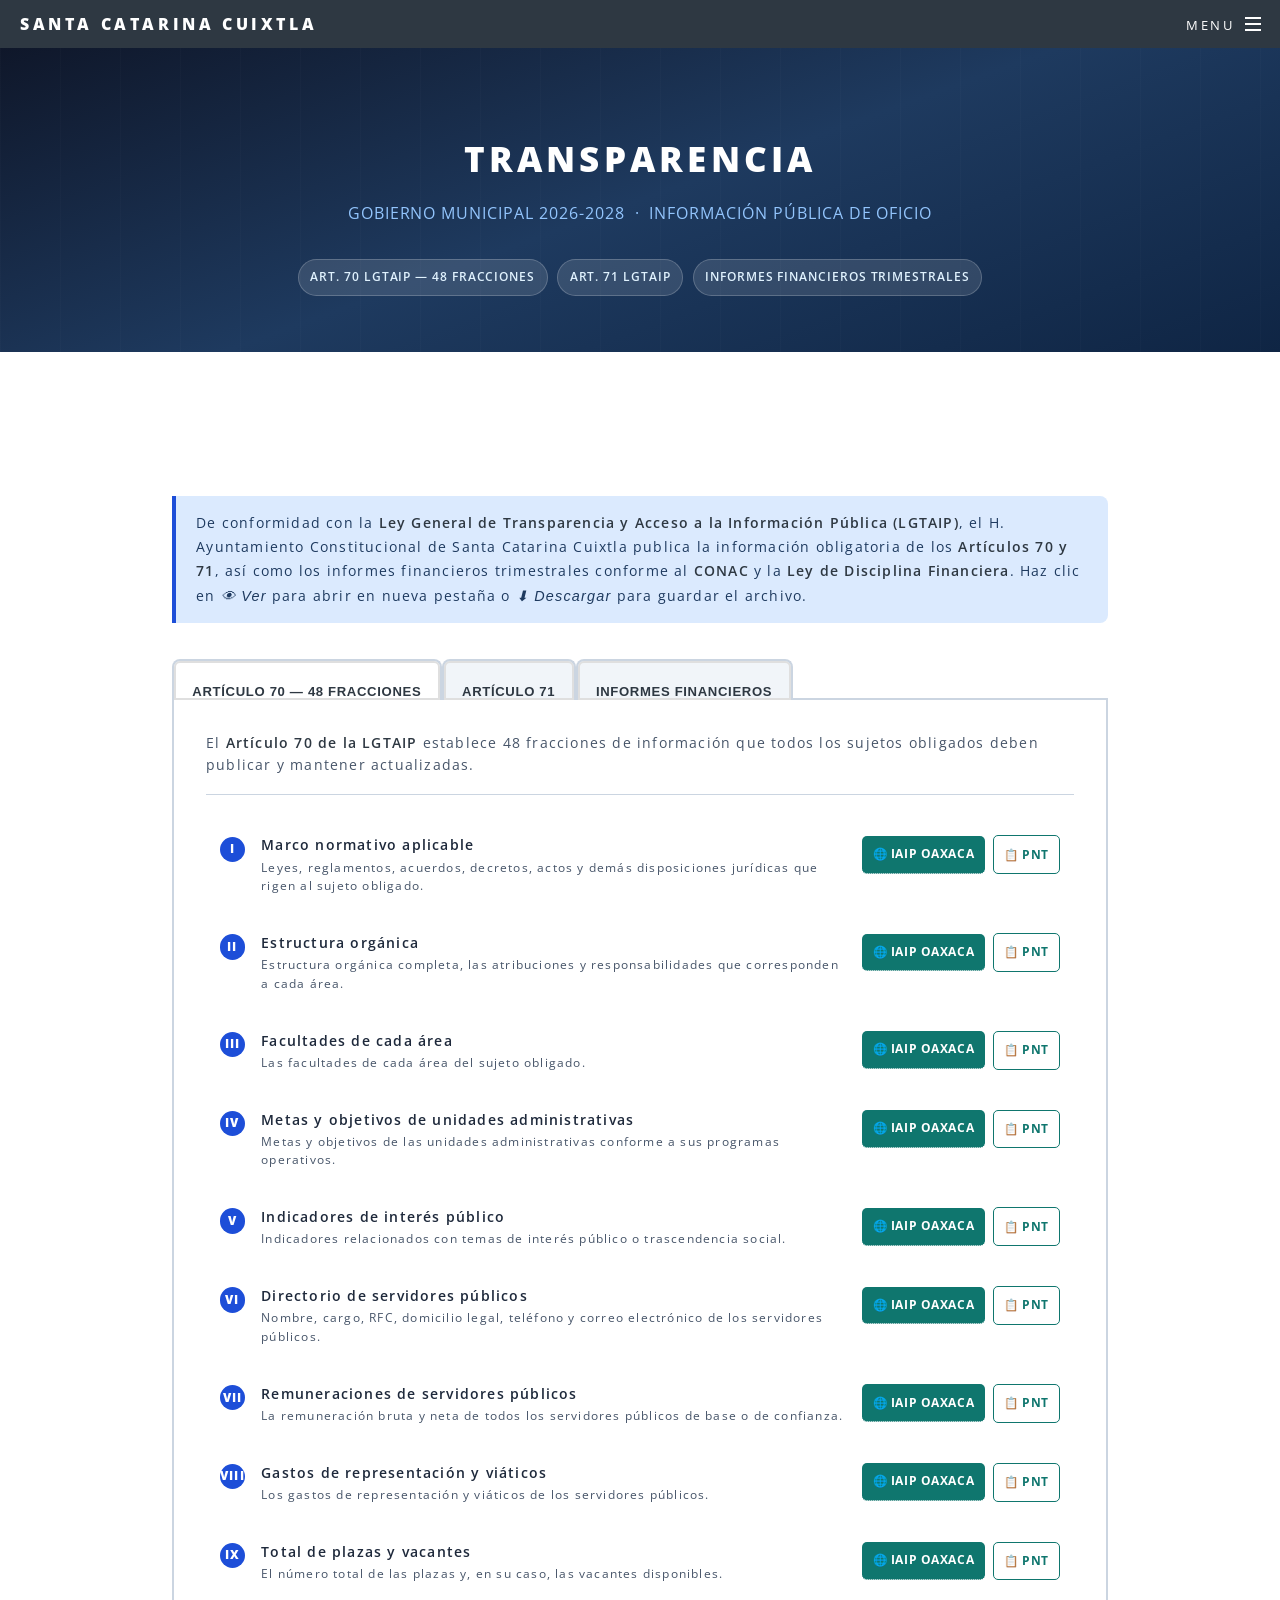
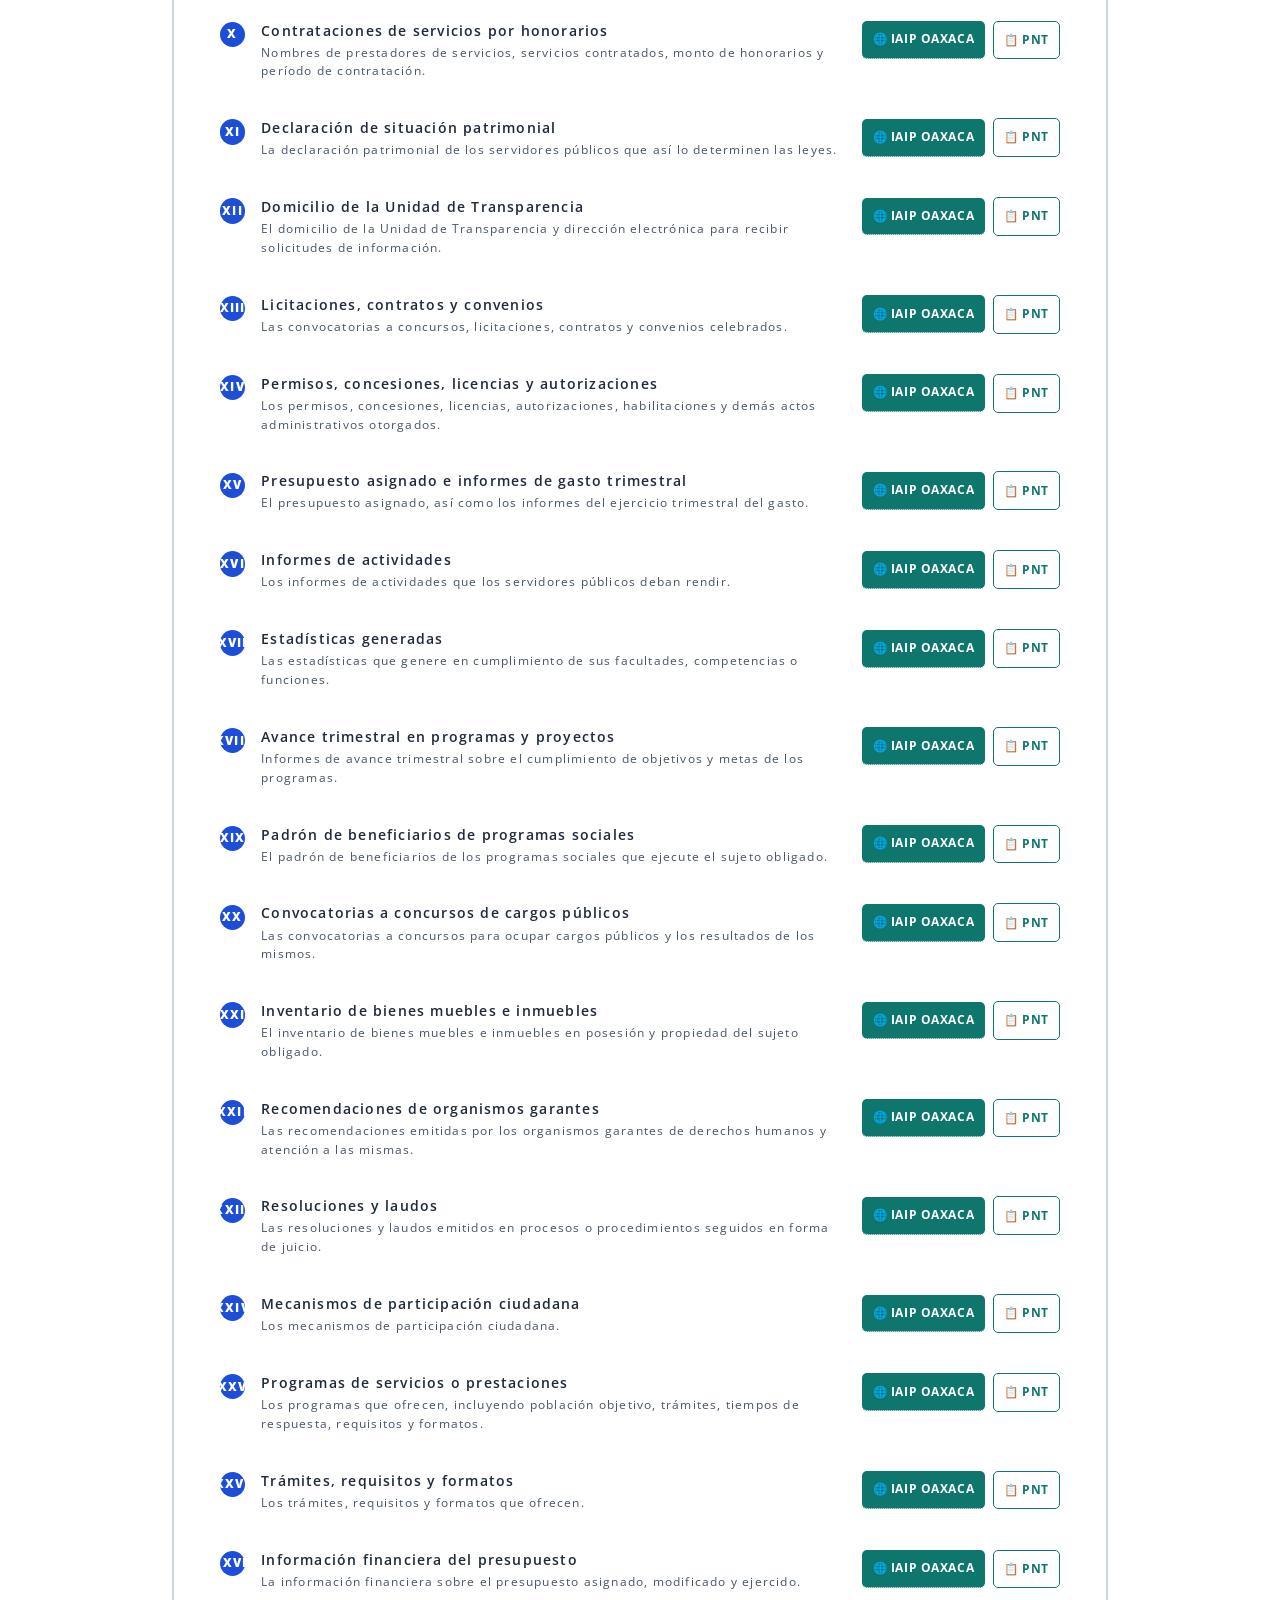
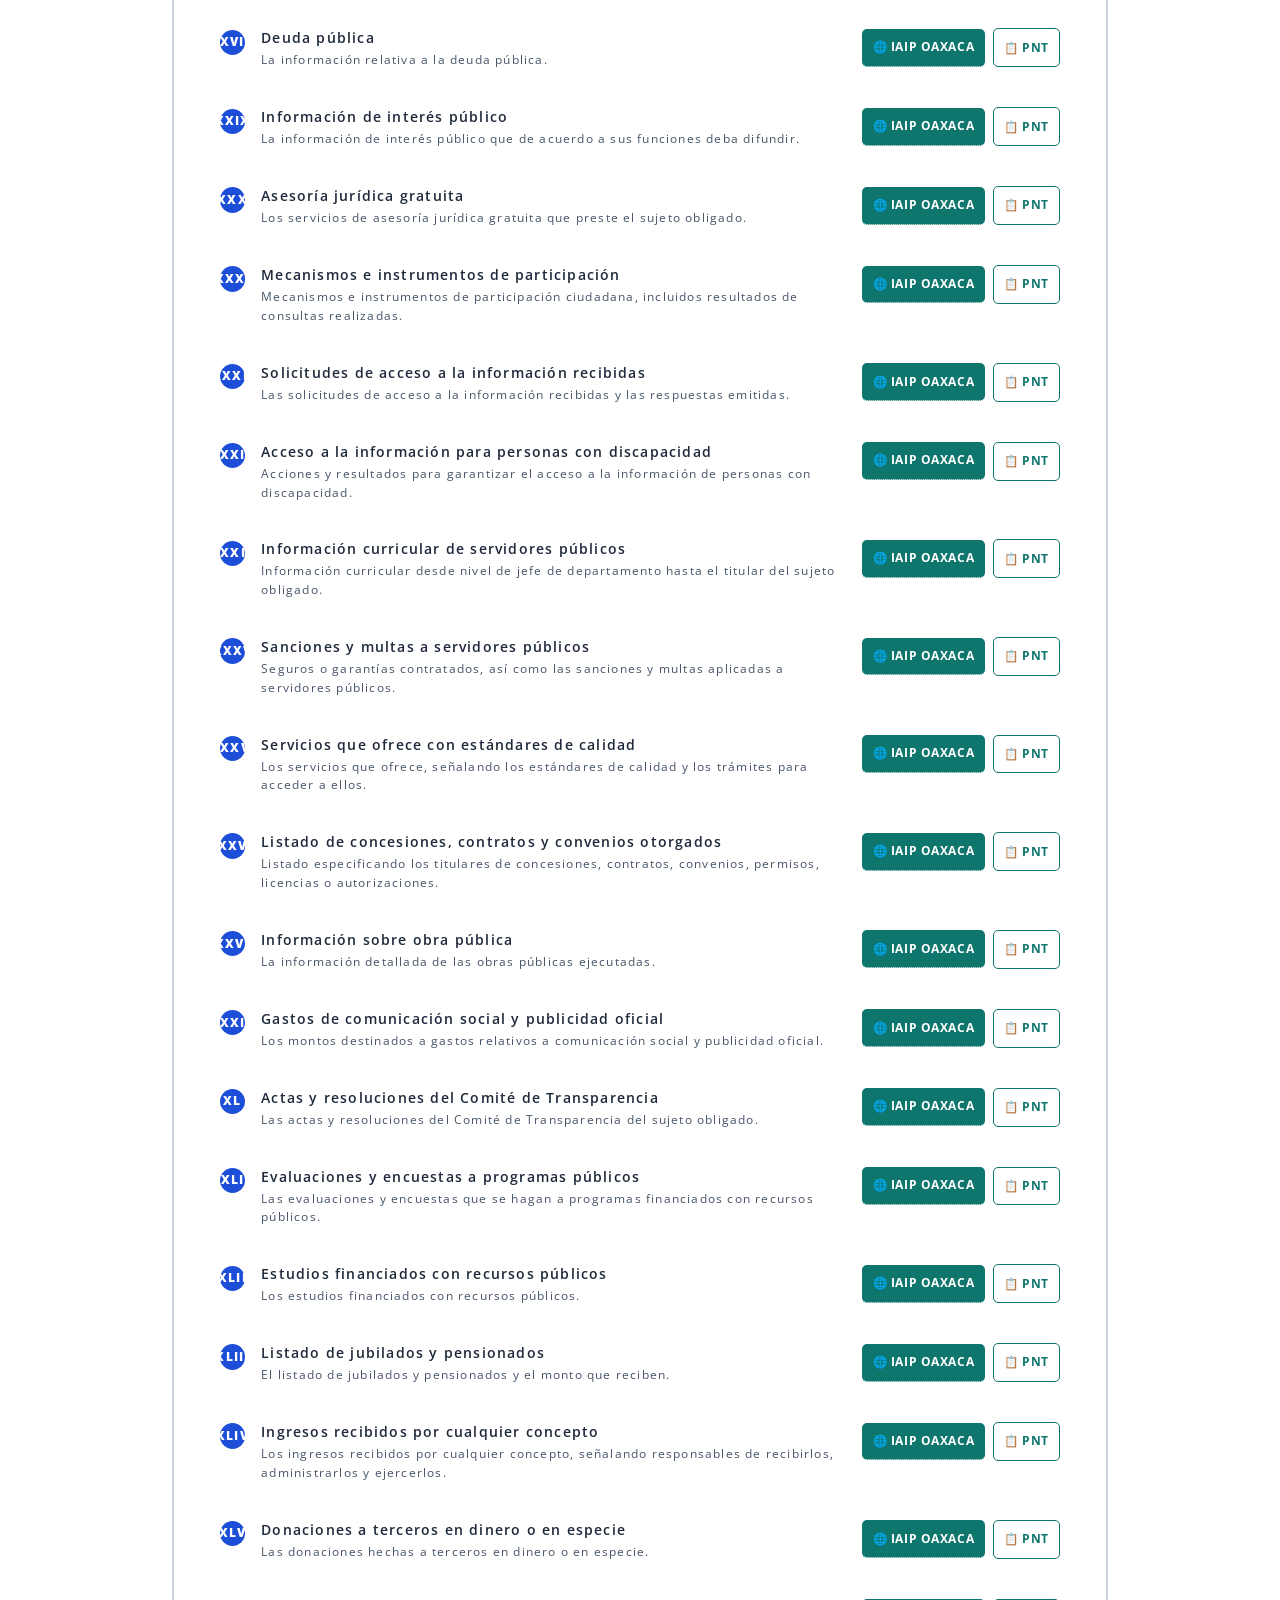
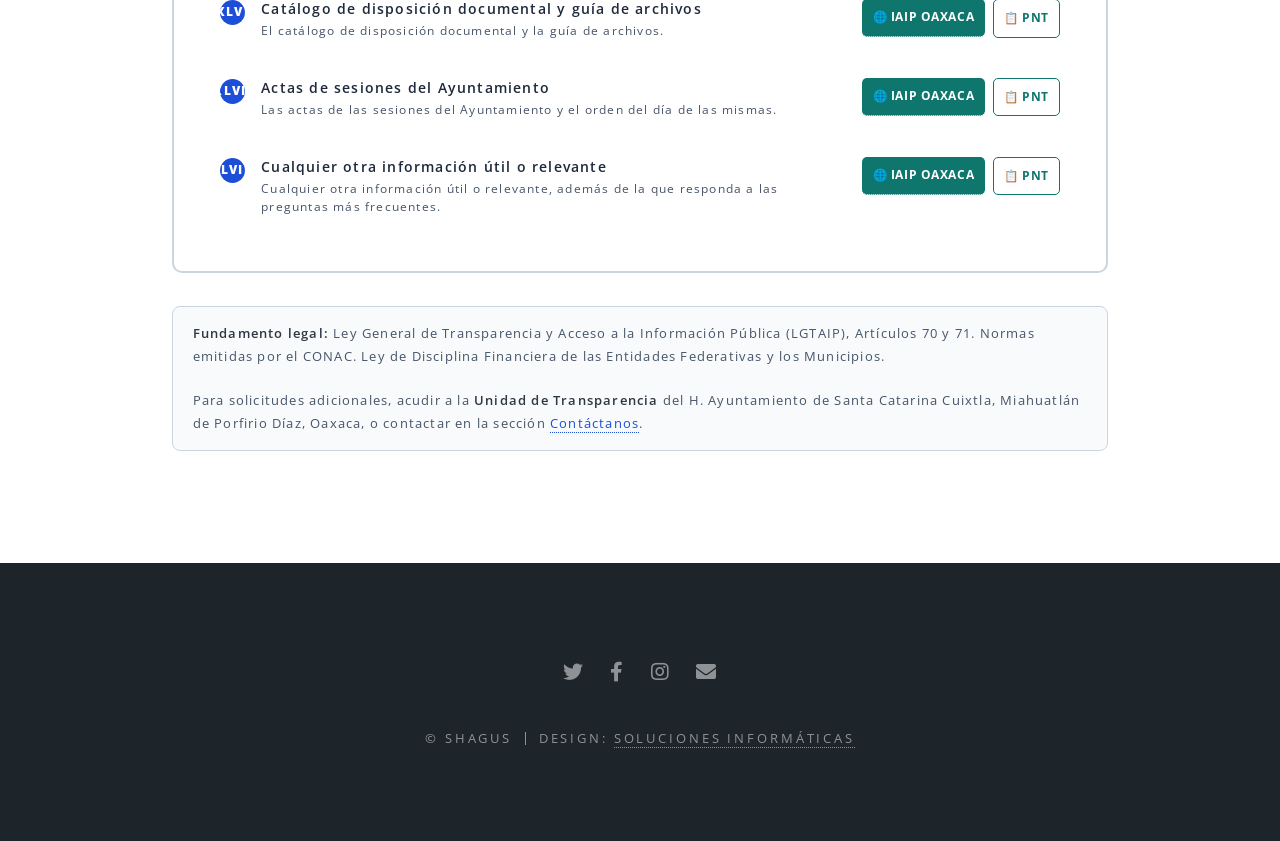
==== commit 42fea9ce: "nota delete" ====
--- a/transparencia.html
+++ b/transparencia.html
@@ -127,13 +127,7 @@
 		<!-- ═══ TAB ART. 70 ═══ -->
 		<div id="tab-art70" class="tab-panel active"><div class="panel-box">
 			<p class="panel-desc">El <strong>Artículo 70 de la LGTAIP</strong> establece 48 fracciones de información que todos los sujetos obligados deben publicar y mantener actualizadas.</p>
-		<div class="aviso-externo">
-			📋 <strong>Nota:</strong> Mientras se suben los archivos propios del municipio, cada fracción enlaza al
-			<strong>formato oficial del IAIP Oaxaca</strong> y a la <strong>Plataforma Nacional de Transparencia (PNT)</strong>,
-			donde la información debe publicarse oficialmente. Cuando tengas el archivo listo, solo reemplaza el enlace en el código HTML.<br>
-			🔗 <strong>IAIP Oaxaca:</strong> <a href="https://iaipoaxaca.org.mx" target="_blank">iaipoaxaca.org.mx</a> &nbsp;|&nbsp;
-			🔗 <strong>PNT:</strong> <a href="https://www.plataformadetransparencia.org.mx" target="_blank">plataformadetransparencia.org.mx</a>
-		</div>
+		
 
 			<!-- Macro para cada fracción: num | titulo | desc | ruta -->
 			<div class="fraccion-item">
@@ -717,11 +711,7 @@
 		<!-- ═══ TAB ART. 71 ═══ -->
 		<div id="tab-art71" class="tab-panel"><div class="panel-box">
 			<p class="panel-desc">El <strong>Artículo 71 de la LGTAIP</strong> establece obligaciones específicas de transparencia para municipios, adicionales a las del Artículo 70.</p>
-		<div class="aviso-externo">
-			📋 <strong>Nota:</strong> Los botones enlazan al <strong>IAIP Oaxaca</strong> y a la <strong>PNT</strong> mientras subes tus propios archivos.
-			🔗 <a href="https://iaipoaxaca.org.mx" target="_blank">iaipoaxaca.org.mx</a> &nbsp;|&nbsp;
-			🔗 <a href="https://www.plataformadetransparencia.org.mx" target="_blank">plataformadetransparencia.org.mx</a>
-		</div>
+		
 
 			<div class="fraccion-item">
 				<div class="fraccion-num">I</div>
